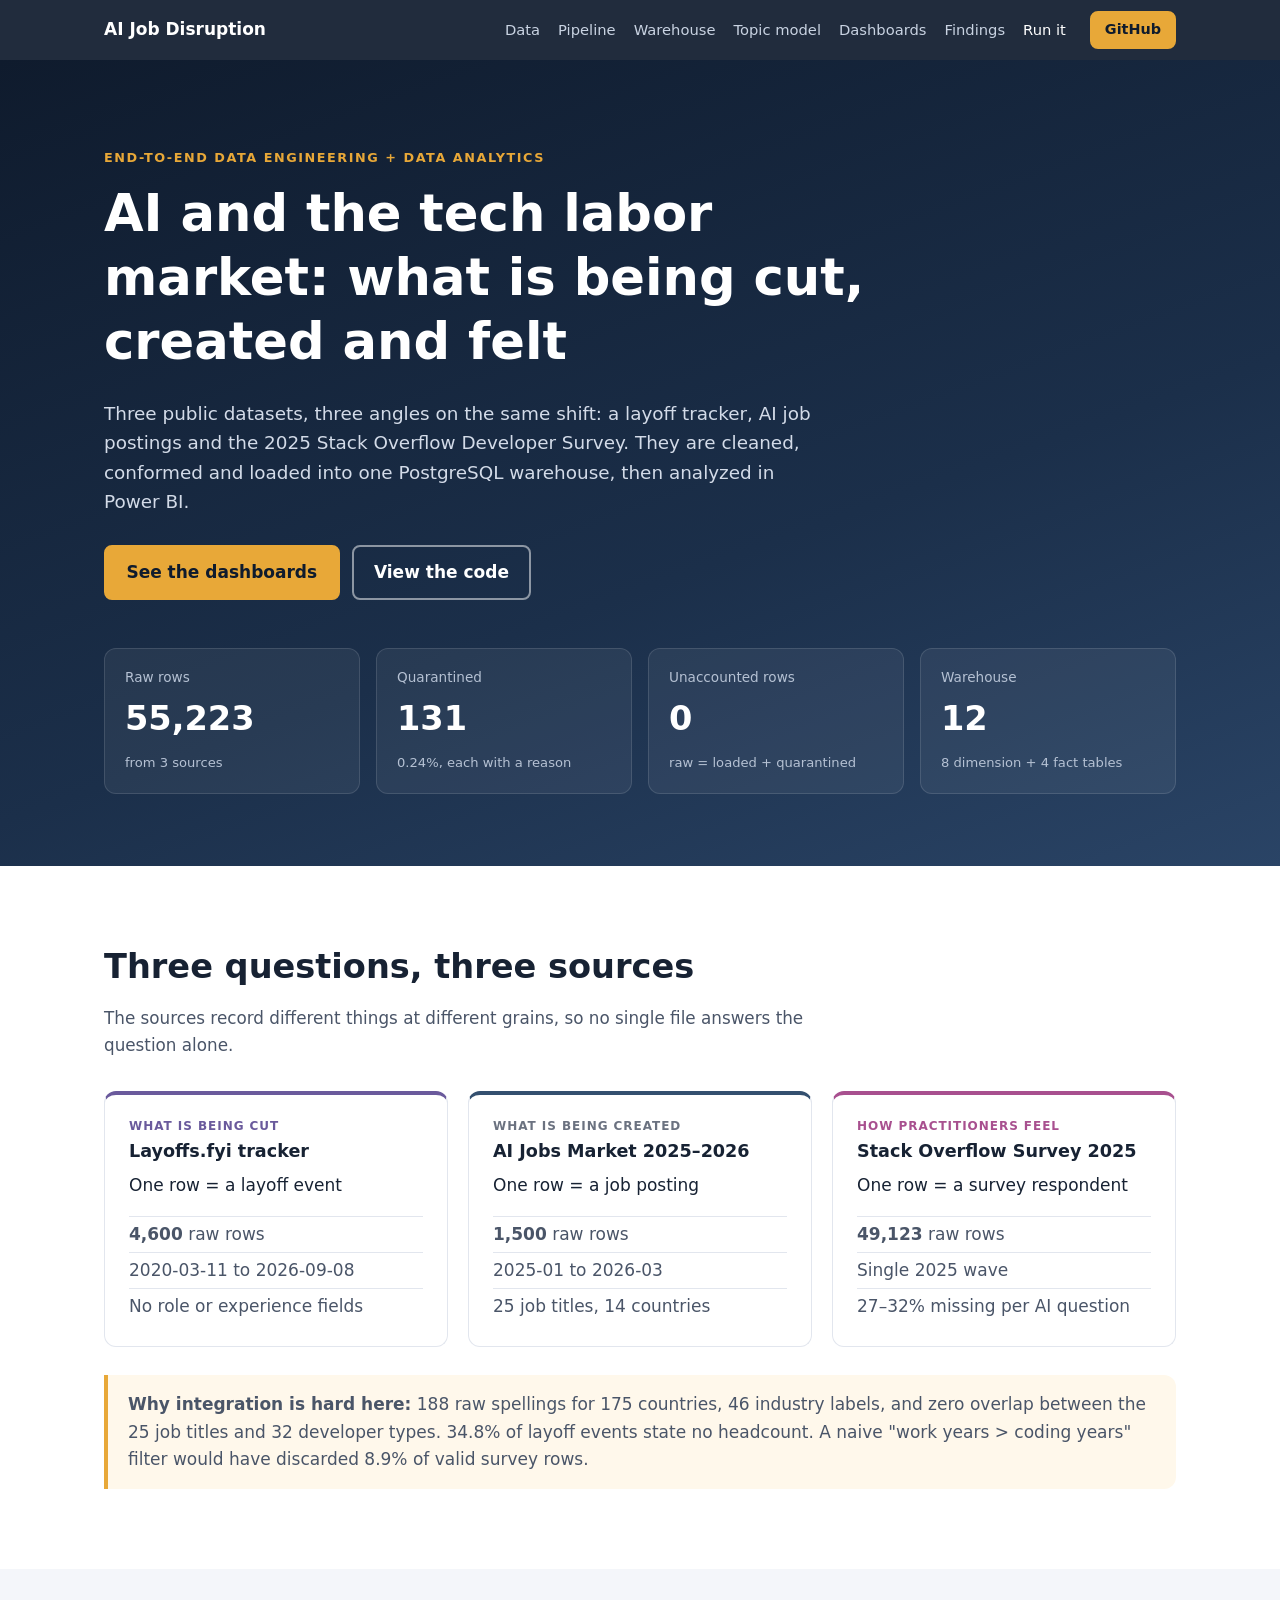
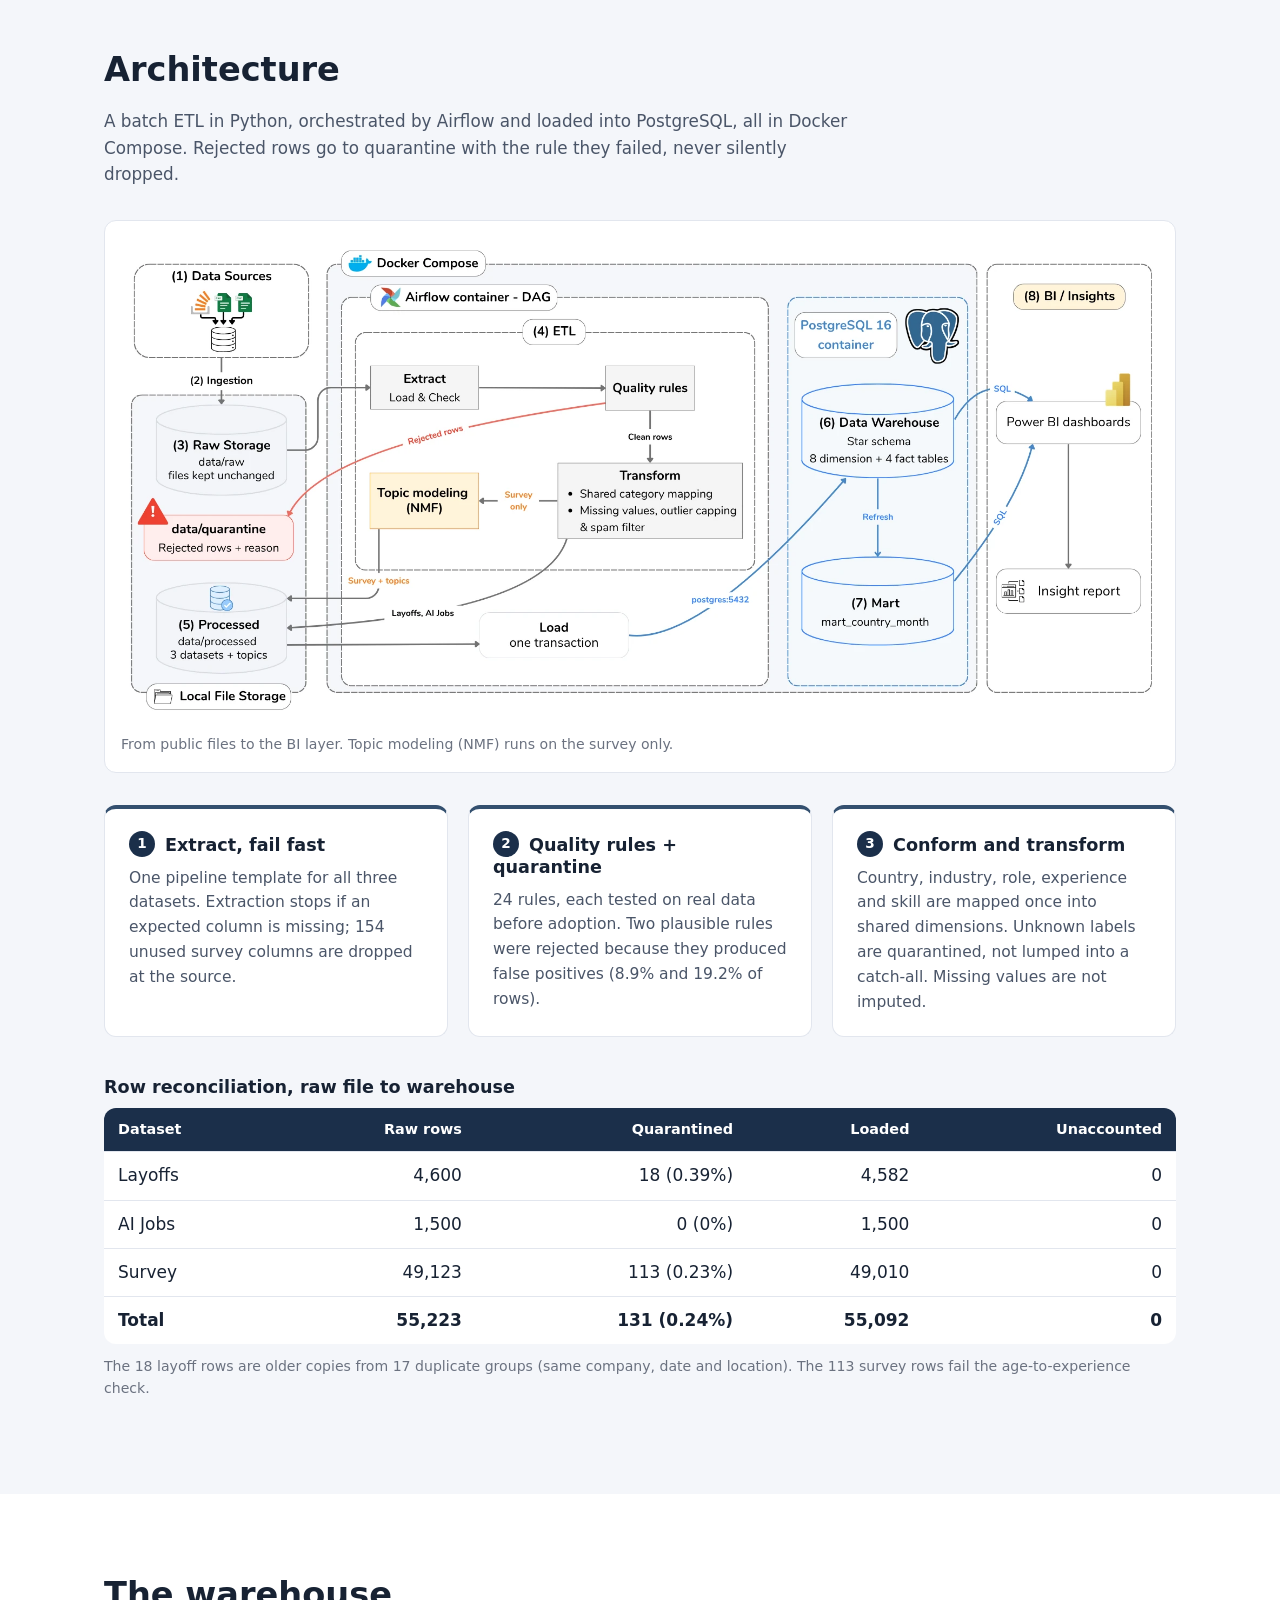
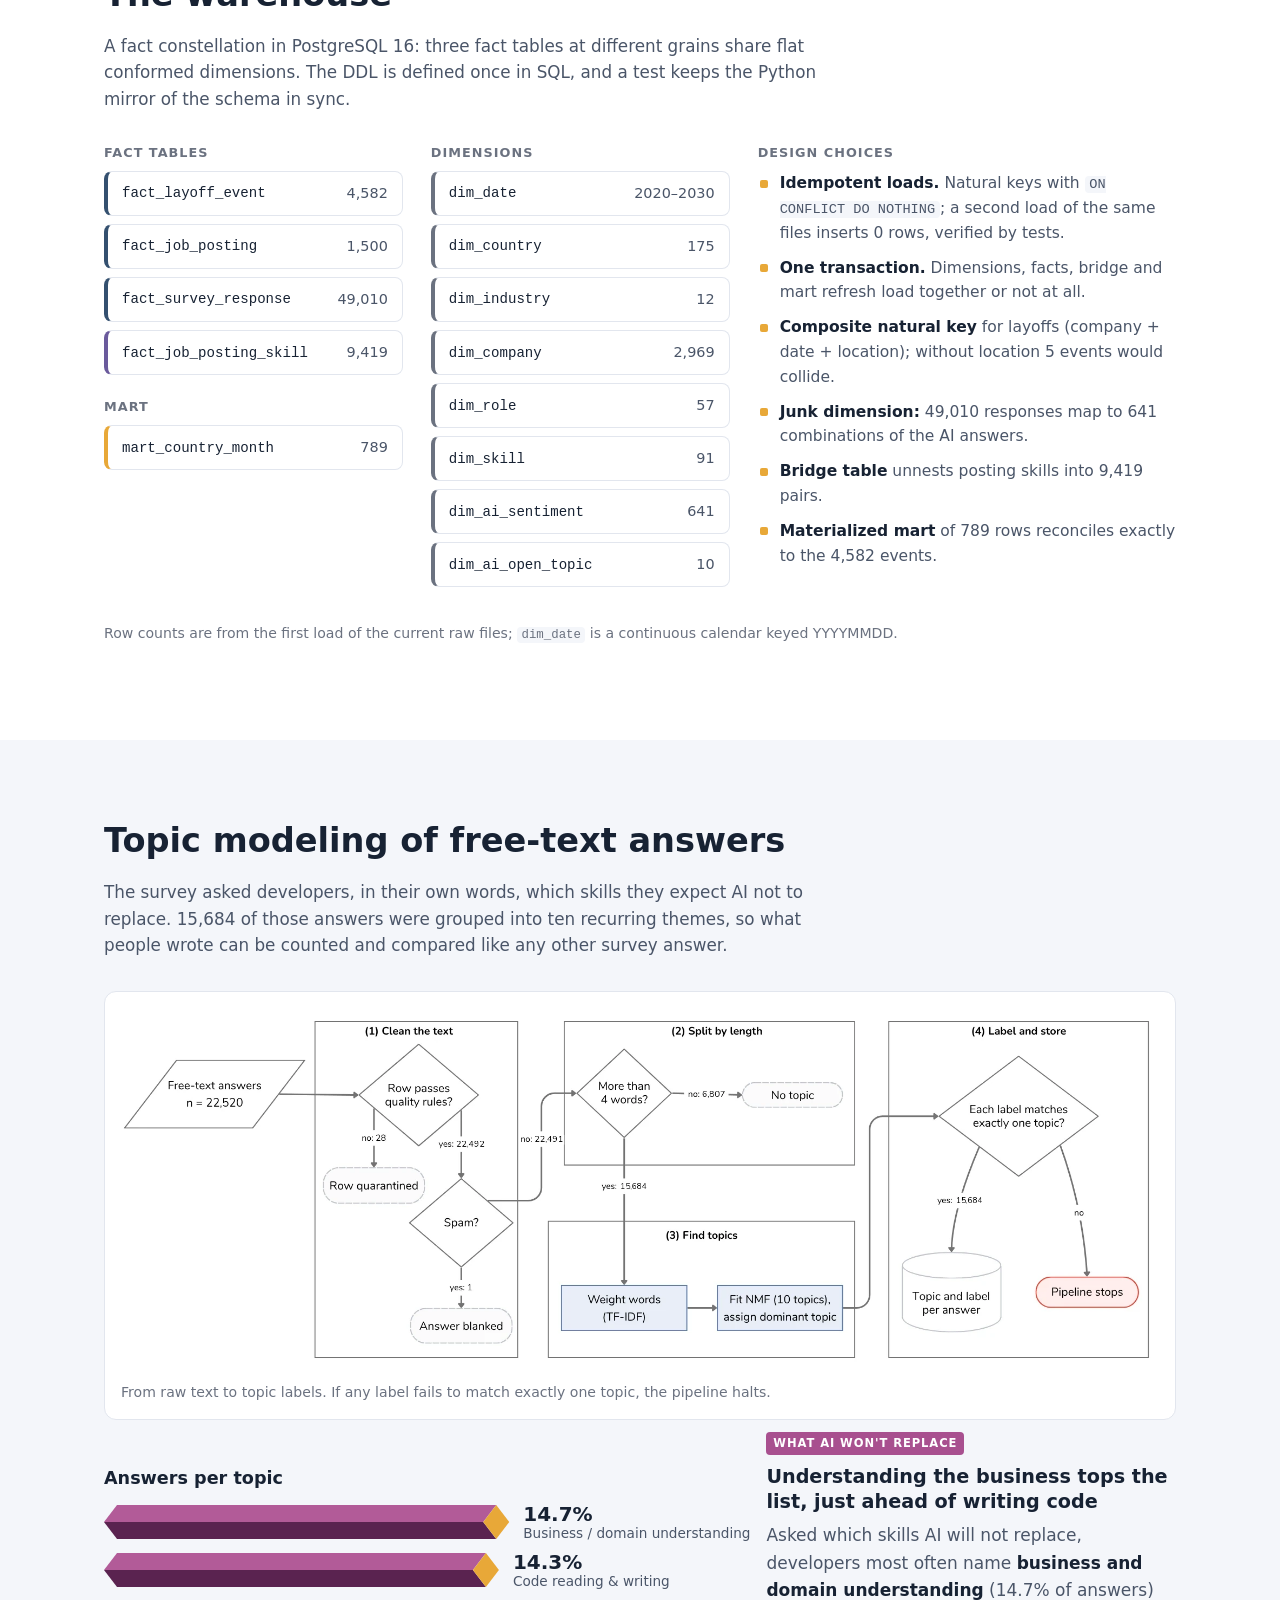
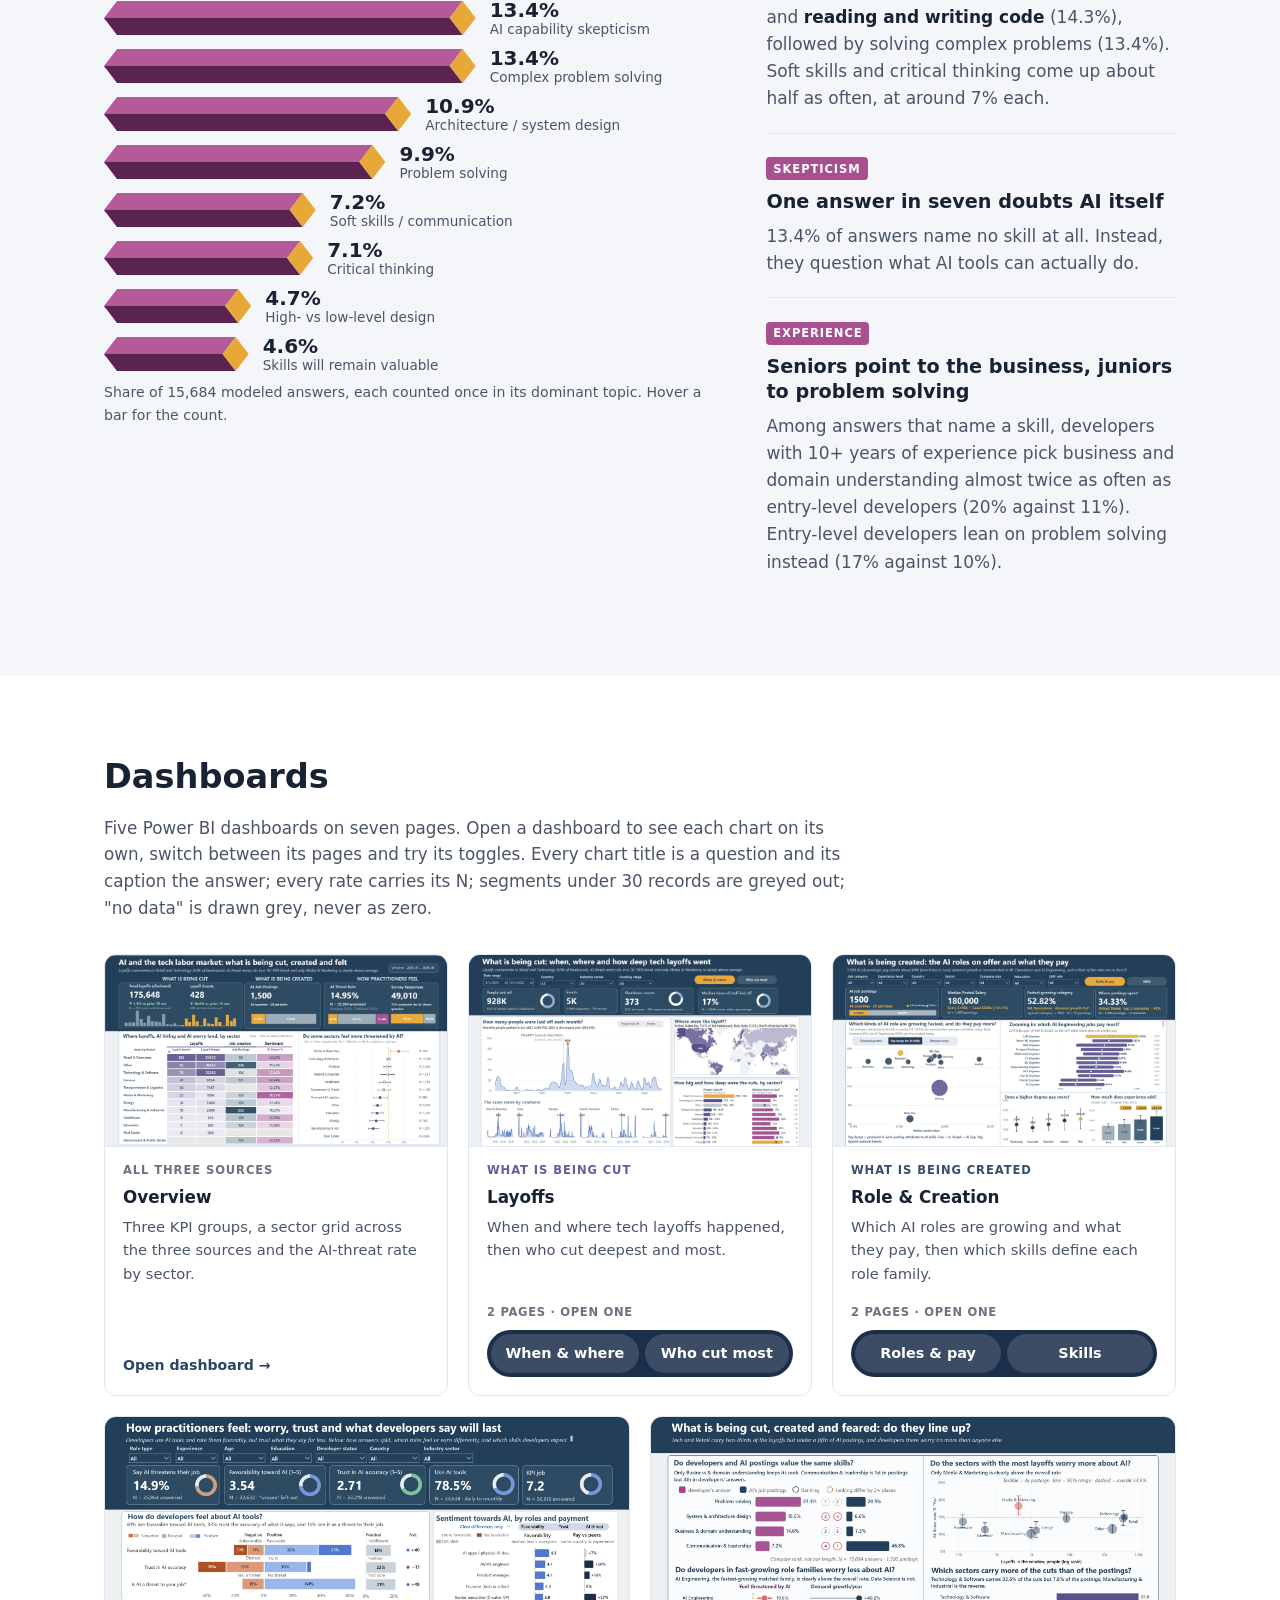
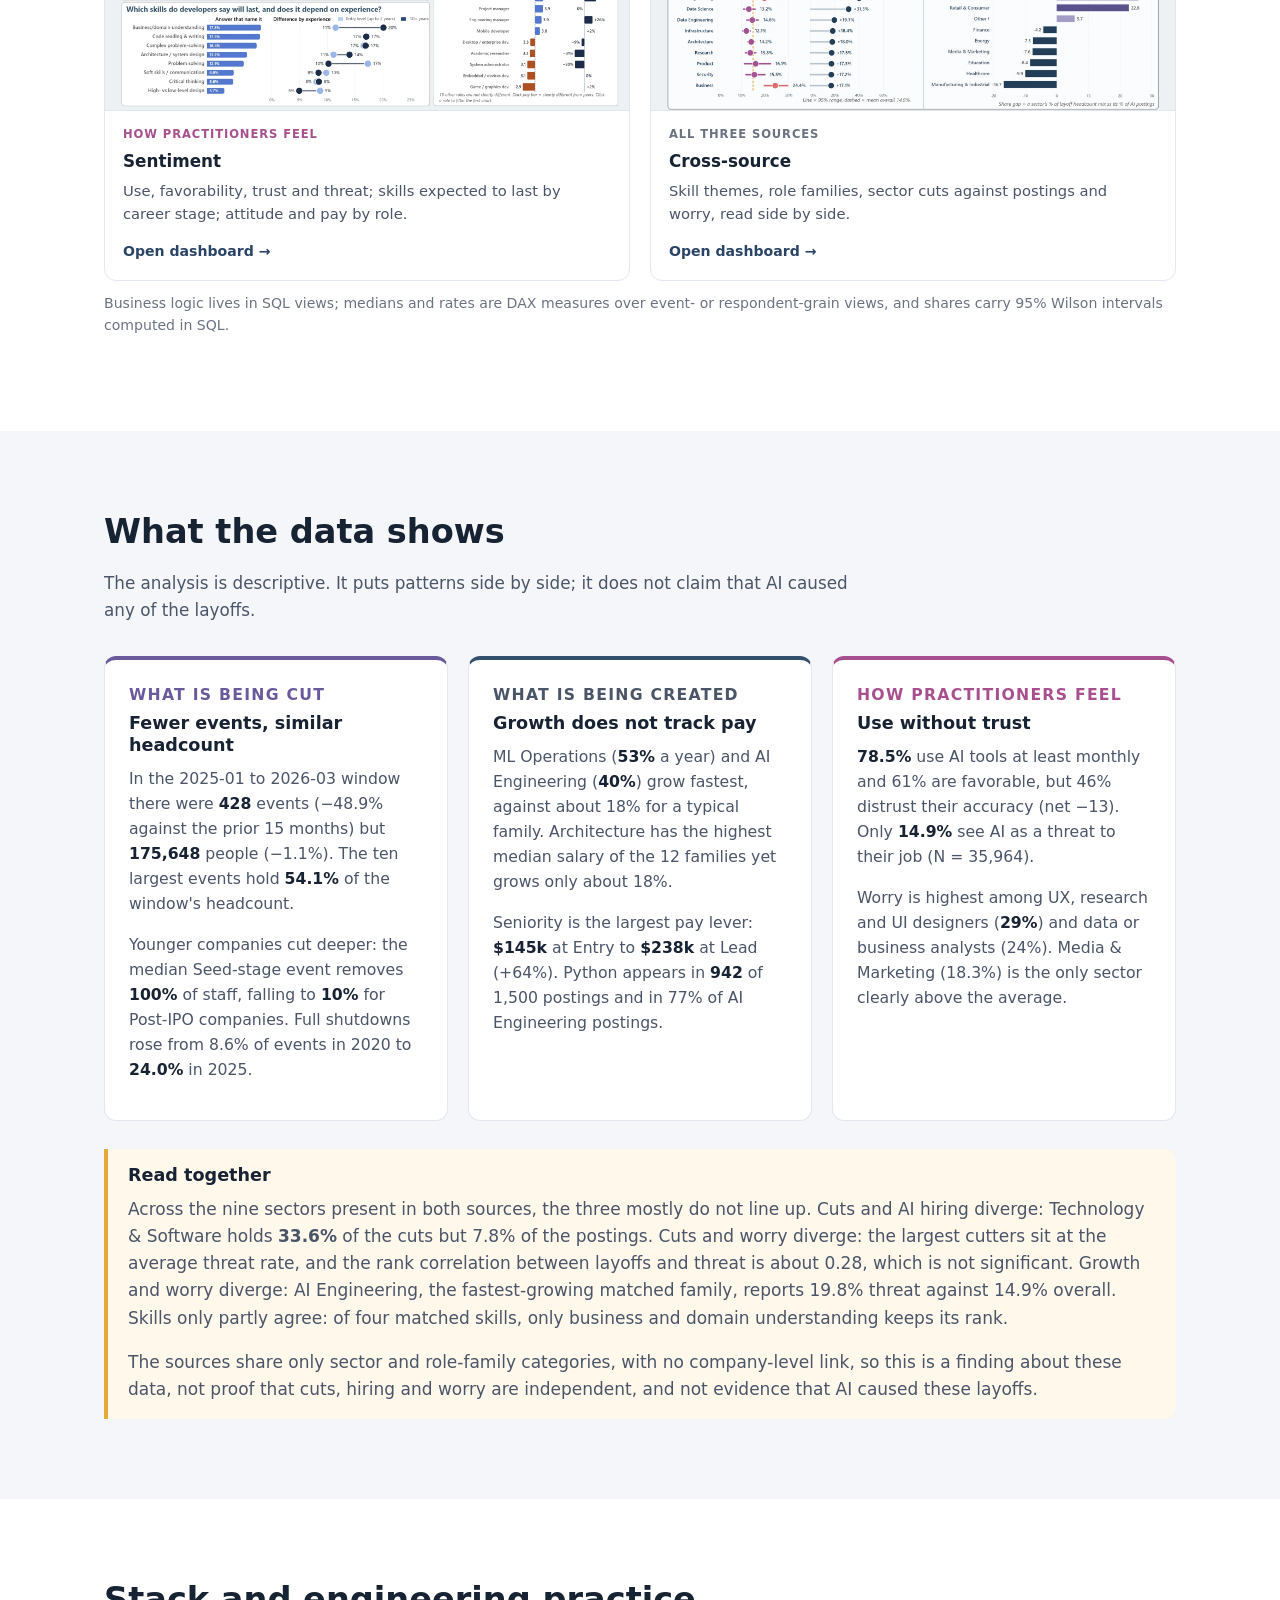
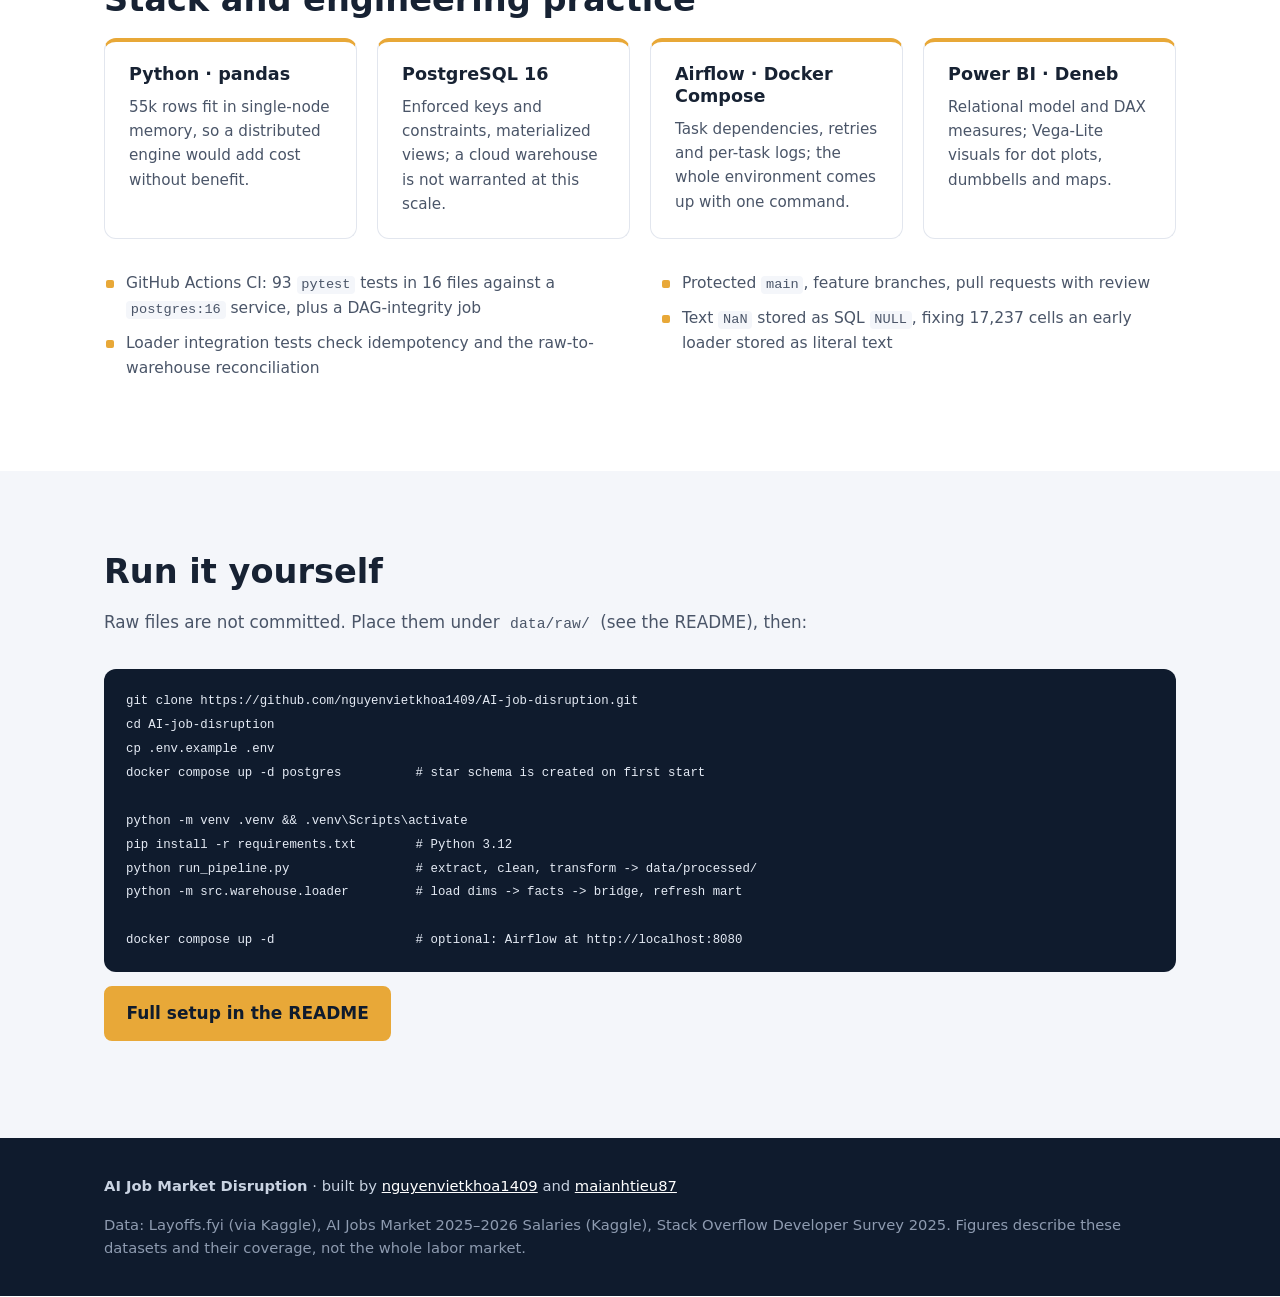
==== docs/index.html @ 387f999c "feat: add GitHub Pages site with five dashboard pages" ====
<!DOCTYPE html>
<html lang="en">
<head>
  <meta charset="utf-8">
  <meta name="viewport" content="width=device-width, initial-scale=1">
  <title>AI Job Market Disruption: an end-to-end data engineering &amp; analytics project</title>
  <meta name="description" content="Three public datasets (layoffs, AI job postings, the Stack Overflow 2025 survey) integrated into a PostgreSQL star schema with Python ETL, Airflow, Docker, CI and Power BI.">
  <meta property="og:title" content="AI Job Market Disruption: what is being cut, created and felt">
  <meta property="og:description" content="End-to-end Data Engineering + Data Analytics project: Python ETL, data quality with quarantine, PostgreSQL star schema, NMF topic modeling, Airflow, Power BI.">
  <meta property="og:image" content="https://nguyenvietkhoa1409.github.io/AI-job-disruption/assets/img/og-image.jpg">
  <meta property="og:url" content="https://nguyenvietkhoa1409.github.io/AI-job-disruption/">
  <meta property="og:type" content="website">
  <meta name="twitter:card" content="summary_large_image">
  <link rel="stylesheet" href="assets/css/style.css">
  <link rel="stylesheet" href="assets/css/dashboard.css">
</head>
<body>

<header class="topbar">
  <div class="wrap topbar__inner">
    <a class="brand" href="#top">AI Job Disruption</a>
    <nav class="nav" aria-label="Sections">
      <a href="#sources">Data</a>
      <a href="#pipeline">Pipeline</a>
      <a href="#warehouse">Warehouse</a>
      <a href="#topics">Topic model</a>
      <a href="#dashboards">Dashboards</a>
      <a href="#findings">Findings</a>
      <a href="#run">Run it</a>
    </nav>
    <a class="btn btn--small" href="https://github.com/nguyenvietkhoa1409/AI-job-disruption">GitHub</a>
  </div>
</header>

<main id="top">

<!-- HERO -->
<section class="hero">
  <div class="wrap">
    <p class="eyebrow">End-to-end Data Engineering + Data Analytics</p>
    <h1>AI and the tech labor market: what is being cut, created and felt</h1>
    <p class="lede">Three public datasets, three angles on the same shift: a layoff tracker, AI job postings and the 2025 Stack Overflow Developer Survey. They are cleaned, conformed and loaded into one PostgreSQL warehouse, then analyzed in Power BI.</p>
    <div class="hero__actions">
      <a class="btn" href="#dashboards">See the dashboards</a>
      <a class="btn btn--ghost" href="https://github.com/nguyenvietkhoa1409/AI-job-disruption">View the code</a>
    </div>
    <dl class="kpis">
      <div class="kpi"><dt>Raw rows</dt><dd>55,223</dd><span>from 3 sources</span></div>
      <div class="kpi"><dt>Quarantined</dt><dd>131</dd><span>0.24%, each with a reason</span></div>
      <div class="kpi"><dt>Unaccounted rows</dt><dd>0</dd><span>raw = loaded + quarantined</span></div>
      <div class="kpi"><dt>Warehouse</dt><dd>12</dd><span>8 dimension + 4 fact tables</span></div>
    </dl>
  </div>
</section>

<!-- SOURCES -->
<section id="sources" class="section">
  <div class="wrap">
    <h2>Three questions, three sources</h2>
    <p class="section__intro">The sources record different things at different grains, so no single file answers the question alone.</p>
    <div class="cards cards--3">
      <article class="card card--cut">
        <p class="card__tag">What is being cut</p>
        <h3>Layoffs.fyi tracker</h3>
        <p>One row = a layoff event</p>
        <ul class="facts">
          <li><b>4,600</b> raw rows</li>
          <li>2020-03-11 to 2026-09-08</li>
          <li>No role or experience fields</li>
        </ul>
      </article>
      <article class="card card--create">
        <p class="card__tag">What is being created</p>
        <h3>AI Jobs Market 2025–2026</h3>
        <p>One row = a job posting</p>
        <ul class="facts">
          <li><b>1,500</b> raw rows</li>
          <li>2025-01 to 2026-03</li>
          <li>25 job titles, 14 countries</li>
        </ul>
      </article>
      <article class="card card--feel">
        <p class="card__tag">How practitioners feel</p>
        <h3>Stack Overflow Survey 2025</h3>
        <p>One row = a survey respondent</p>
        <ul class="facts">
          <li><b>49,123</b> raw rows</li>
          <li>Single 2025 wave</li>
          <li>27–32% missing per AI question</li>
        </ul>
      </article>
    </div>
    <div class="callout">
      <b>Why integration is hard here:</b> 188 raw spellings for 175 countries, 46 industry labels, and zero overlap between the 25 job titles and 32 developer types. 34.8% of layoff events state no headcount. A naive "work years &gt; coding years" filter would have discarded 8.9% of valid survey rows.
    </div>
  </div>
</section>

<!-- PIPELINE -->
<section id="pipeline" class="section section--alt">
  <div class="wrap">
    <h2>Architecture</h2>
    <p class="section__intro">A batch ETL in Python, orchestrated by Airflow and loaded into PostgreSQL, all in Docker Compose. Rejected rows go to quarantine with the rule they failed, never silently dropped.</p>
    <figure class="figure zoomable">
      <img src="assets/img/architecture.webp" width="1920" height="899" loading="lazy"
           alt="Architecture: data sources are ingested to raw storage, an Airflow DAG runs extract, quality rules, transform and NMF topic modeling, rejected rows go to data/quarantine, processed files are loaded in one transaction into a PostgreSQL star schema and mart, which Power BI reads.">
      <figcaption>From public files to the BI layer. Topic modeling (NMF) runs on the survey only.</figcaption>
    </figure>

    <div class="cards cards--3 steps">
      <article class="card">
        <h3><span class="num">1</span>Extract, fail fast</h3>
        <p>One pipeline template for all three datasets. Extraction stops if an expected column is missing; 154 unused survey columns are dropped at the source.</p>
      </article>
      <article class="card">
        <h3><span class="num">2</span>Quality rules + quarantine</h3>
        <p>24 rules, each tested on real data before adoption. Two plausible rules were rejected because they produced false positives (8.9% and 19.2% of rows).</p>
      </article>
      <article class="card">
        <h3><span class="num">3</span>Conform and transform</h3>
        <p>Country, industry, role, experience and skill are mapped once into shared dimensions. Unknown labels are quarantined, not lumped into a catch-all. Missing values are not imputed.</p>
      </article>
    </div>

    <h3 class="subhead">Row reconciliation, raw file to warehouse</h3>
    <div class="table-wrap">
      <table>
        <thead><tr><th>Dataset</th><th class="r">Raw rows</th><th class="r">Quarantined</th><th class="r">Loaded</th><th class="r">Unaccounted</th></tr></thead>
        <tbody>
          <tr><td>Layoffs</td><td class="r">4,600</td><td class="r">18 (0.39%)</td><td class="r">4,582</td><td class="r">0</td></tr>
          <tr><td>AI Jobs</td><td class="r">1,500</td><td class="r">0 (0%)</td><td class="r">1,500</td><td class="r">0</td></tr>
          <tr><td>Survey</td><td class="r">49,123</td><td class="r">113 (0.23%)</td><td class="r">49,010</td><td class="r">0</td></tr>
          <tr class="total"><td>Total</td><td class="r">55,223</td><td class="r">131 (0.24%)</td><td class="r">55,092</td><td class="r">0</td></tr>
        </tbody>
      </table>
    </div>
    <p class="note">The 18 layoff rows are older copies from 17 duplicate groups (same company, date and location). The 113 survey rows fail the age-to-experience check.</p>
  </div>
</section>

<!-- WAREHOUSE -->
<section id="warehouse" class="section">
  <div class="wrap">
    <h2>The warehouse</h2>
    <p class="section__intro">A fact constellation in PostgreSQL 16: three fact tables at different grains share flat conformed dimensions. The DDL is defined once in SQL, and a test keeps the Python mirror of the schema in sync.</p>

    <div class="schema">
      <div class="schema__col">
        <h3 class="schema__title">Fact tables</h3>
        <ul class="tbls">
          <li class="tbl tbl--fact"><code>fact_layoff_event</code><span>4,582</span></li>
          <li class="tbl tbl--fact"><code>fact_job_posting</code><span>1,500</span></li>
          <li class="tbl tbl--fact"><code>fact_survey_response</code><span>49,010</span></li>
          <li class="tbl tbl--bridge"><code>fact_job_posting_skill</code><span>9,419</span></li>
        </ul>
        <h3 class="schema__title">Mart</h3>
        <ul class="tbls">
          <li class="tbl tbl--mart"><code>mart_country_month</code><span>789</span></li>
        </ul>
      </div>
      <div class="schema__col">
        <h3 class="schema__title">Dimensions</h3>
        <ul class="tbls">
          <li class="tbl"><code>dim_date</code><span>2020–2030</span></li>
          <li class="tbl"><code>dim_country</code><span>175</span></li>
          <li class="tbl"><code>dim_industry</code><span>12</span></li>
          <li class="tbl"><code>dim_company</code><span>2,969</span></li>
          <li class="tbl"><code>dim_role</code><span>57</span></li>
          <li class="tbl"><code>dim_skill</code><span>91</span></li>
          <li class="tbl"><code>dim_ai_sentiment</code><span>641</span></li>
          <li class="tbl"><code>dim_ai_open_topic</code><span>10</span></li>
        </ul>
      </div>
      <div class="schema__col schema__notes">
        <h3 class="schema__title">Design choices</h3>
        <ul class="ticks">
          <li><b>Idempotent loads.</b> Natural keys with <code>ON CONFLICT DO NOTHING</code>; a second load of the same files inserts 0 rows, verified by tests.</li>
          <li><b>One transaction.</b> Dimensions, facts, bridge and mart refresh load together or not at all.</li>
          <li><b>Composite natural key</b> for layoffs (company + date + location); without location 5 events would collide.</li>
          <li><b>Junk dimension:</b> 49,010 responses map to 641 combinations of the AI answers.</li>
          <li><b>Bridge table</b> unnests posting skills into 9,419 pairs.</li>
          <li><b>Materialized mart</b> of 789 rows reconciles exactly to the 4,582 events.</li>
        </ul>
      </div>
    </div>
    <p class="note">Row counts are from the first load of the current raw files; <code>dim_date</code> is a continuous calendar keyed YYYYMMDD.</p>
  </div>
</section>

<!-- TOPICS -->
<section id="topics" class="section section--alt">
  <div class="wrap">
    <h2>Topic modeling of free-text answers</h2>
    <p class="section__intro">The survey asked developers, in their own words, which skills they expect AI not to replace. 15,684 of those answers were grouped into ten recurring themes, so what people wrote can be counted and compared like any other survey answer.</p>
    <figure class="figure zoomable">
      <img src="assets/img/topic-workflow.webp" width="1920" height="670" loading="lazy"
           alt="Topic workflow: 22,520 free-text answers; 28 rows quarantined and 1 spam answer blanked; 6,807 answers of four words or fewer get no topic; 15,684 are weighted with TF-IDF and fit with NMF into 10 topics; if each label matches exactly one topic the labels are stored, otherwise the pipeline stops.">
      <figcaption>From raw text to topic labels. If any label fails to match exactly one topic, the pipeline halts.</figcaption>
    </figure>

    <div class="split">
      <div>
        <h3 class="subhead">Answers per topic</h3>
        <table data-prism data-color="feel" data-of="of answers" data-count-label="answers">
          <caption>Answers per topic, share of 15,684 modeled answers</caption>
          <thead><tr><th>Topic</th><th>Share</th><th>Answers</th></tr></thead>
          <tbody>
            <tr><td>Business / domain understanding</td><td data-value="14.7">14.7%</td><td>2,301</td></tr>
            <tr><td>Code reading &amp; writing</td><td data-value="14.3">14.3%</td><td>2,237</td></tr>
            <tr><td>AI capability skepticism</td><td data-value="13.4">13.4%</td><td>2,098</td></tr>
            <tr><td>Complex problem solving</td><td data-value="13.4">13.4%</td><td>2,097</td></tr>
            <tr><td>Architecture / system design</td><td data-value="10.9">10.9%</td><td>1,705</td></tr>
            <tr><td>Problem solving</td><td data-value="9.9">9.9%</td><td>1,557</td></tr>
            <tr><td>Soft skills / communication</td><td data-value="7.2">7.2%</td><td>1,135</td></tr>
            <tr><td>Critical thinking</td><td data-value="7.1">7.1%</td><td>1,112</td></tr>
            <tr><td>High- vs low-level design</td><td data-value="4.7">4.7%</td><td>733</td></tr>
            <tr><td>Skills will remain valuable</td><td data-value="4.6">4.6%</td><td>723</td></tr>
          </tbody>
        </table>
        <p class="note">Share of 15,684 modeled answers, each counted once in its dominant topic. Hover a bar for the count.</p>
      </div>
      <div>
        <div class="story">
          <p class="story__kicker">What AI won't replace</p>
          <h3>Understanding the business tops the list, just ahead of writing code</h3>
          <p>Asked which skills AI will not replace, developers most often name <b>business and domain understanding</b> (14.7% of answers) and <b>reading and writing code</b> (14.3%), followed by solving complex problems (13.4%). Soft skills and critical thinking come up about half as often, at around 7% each.</p>
        </div>
        <div class="story">
          <p class="story__kicker">Skepticism</p>
          <h3>One answer in seven doubts AI itself</h3>
          <p>13.4% of answers name no skill at all. Instead, they question what AI tools can actually do.</p>
        </div>
        <div class="story">
          <p class="story__kicker">Experience</p>
          <h3>Seniors point to the business, juniors to problem solving</h3>
          <p>Among answers that name a skill, developers with 10+ years of experience pick business and domain understanding almost twice as often as entry-level developers (20% against 11%). Entry-level developers lean on problem solving instead (17% against 10%).</p>
        </div>
      </div>
    </div>
  </div>
</section>

<!-- DASHBOARDS -->
<section id="dashboards" class="section">
  <div class="wrap">
    <h2>Dashboards</h2>
    <p class="section__intro">Five Power BI dashboards on seven pages. Open a dashboard to see each chart on its own, switch between its pages and try its toggles. Every chart title is a question and its caption the answer; every rate carries its N; segments under 30 records are greyed out; "no data" is drawn grey, never as zero.</p>

    <div class="dash-cards">
      <a class="dash-card" href="dashboards/overview/"><img src="assets/img/dash-overview.webp" width="1920" height="1080" loading="lazy" alt="Overview dashboard"><span class="dash-card__body"><span class="dash-card__tag">All three sources</span><span class="dash-card__title">Overview</span><span class="dash-card__desc">Three KPI groups, a sector grid across the three sources and the AI-threat rate by sector.</span><span class="dash-card__cta">Open dashboard →</span></span></a>
      <div class="dash-card dash-card--multi"><a class="dash-card__media" href="dashboards/layoffs/" tabindex="-1" aria-hidden="true"><img src="assets/img/dash-when-where.webp" width="1920" height="1080" loading="lazy" alt=""></a><div class="dash-card__body"><span class="dash-card__tag dash-card__tag--cut">What is being cut</span><span class="dash-card__title"><a href="dashboards/layoffs/">Layoffs</a></span><span class="dash-card__desc">When and where tech layoffs happened, then who cut deepest and most.</span><div class="dash-card__pagenav"><span class="dash-card__pagenav-label">2 pages · open one</span><div class="page-btns"><a class="page-btn" href="dashboards/layoffs/#when-where">When &amp; where</a><a class="page-btn" href="dashboards/layoffs/#who-cut-most">Who cut most</a></div></div></div></div>
      <div class="dash-card dash-card--multi"><a class="dash-card__media" href="dashboards/ai-jobs/" tabindex="-1" aria-hidden="true"><img src="assets/img/dash-roles-pay.webp" width="1920" height="1080" loading="lazy" alt=""></a><div class="dash-card__body"><span class="dash-card__tag dash-card__tag--create">What is being created</span><span class="dash-card__title"><a href="dashboards/ai-jobs/">Role &amp; Creation</a></span><span class="dash-card__desc">Which AI roles are growing and what they pay, then which skills define each role family.</span><div class="dash-card__pagenav"><span class="dash-card__pagenav-label">2 pages · open one</span><div class="page-btns"><a class="page-btn" href="dashboards/ai-jobs/#roles-pay">Roles &amp; pay</a><a class="page-btn" href="dashboards/ai-jobs/#skills">Skills</a></div></div></div></div>
      <a class="dash-card" href="dashboards/sentiment/"><img src="assets/img/dash-sentiment.webp" width="1920" height="1080" loading="lazy" alt="Sentiment dashboard"><span class="dash-card__body"><span class="dash-card__tag dash-card__tag--feel">How practitioners feel</span><span class="dash-card__title">Sentiment</span><span class="dash-card__desc">Use, favorability, trust and threat; skills expected to last by career stage; attitude and pay by role.</span><span class="dash-card__cta">Open dashboard →</span></span></a>
      <a class="dash-card" href="dashboards/cross-source/"><img src="assets/img/dash-cross-source.webp" width="1920" height="1080" loading="lazy" alt="Cross-source dashboard"><span class="dash-card__body"><span class="dash-card__tag">All three sources</span><span class="dash-card__title">Cross-source</span><span class="dash-card__desc">Skill themes, role families, sector cuts against postings and worry, read side by side.</span><span class="dash-card__cta">Open dashboard →</span></span></a>
    </div>
    <p class="note">Business logic lives in SQL views; medians and rates are DAX measures over event- or respondent-grain views, and shares carry 95% Wilson intervals computed in SQL.</p>
  </div>
</section>

<!-- FINDINGS -->
<section id="findings" class="section section--alt">
  <div class="wrap">
    <h2>What the data shows</h2>
    <p class="section__intro">The analysis is descriptive. It puts patterns side by side; it does not claim that AI caused any of the layoffs.</p>

    <div class="cards cards--3 findings">
      <article class="card card--cut">
        <p class="card__tag">What is being cut</p>
        <h3>Fewer events, similar headcount</h3>
        <p>In the 2025-01 to 2026-03 window there were <b>428</b> events (−48.9% against the prior 15 months) but <b>175,648</b> people (−1.1%). The ten largest events hold <b>54.1%</b> of the window's headcount.</p>
        <p>Younger companies cut deeper: the median Seed-stage event removes <b>100%</b> of staff, falling to <b>10%</b> for Post-IPO companies. Full shutdowns rose from 8.6% of events in 2020 to <b>24.0%</b> in 2025.</p>
      </article>
      <article class="card card--create">
        <p class="card__tag">What is being created</p>
        <h3>Growth does not track pay</h3>
        <p>ML Operations (<b>53%</b> a year) and AI Engineering (<b>40%</b>) grow fastest, against about 18% for a typical family. Architecture has the highest median salary of the 12 families yet grows only about 18%.</p>
        <p>Seniority is the largest pay lever: <b>$145k</b> at Entry to <b>$238k</b> at Lead (+64%). Python appears in <b>942</b> of 1,500 postings and in 77% of AI Engineering postings.</p>
      </article>
      <article class="card card--feel">
        <p class="card__tag">How practitioners feel</p>
        <h3>Use without trust</h3>
        <p><b>78.5%</b> use AI tools at least monthly and 61% are favorable, but 46% distrust their accuracy (net −13). Only <b>14.9%</b> see AI as a threat to their job (N = 35,964).</p>
        <p>Worry is highest among UX, research and UI designers (<b>29%</b>) and data or business analysts (24%). Media &amp; Marketing (18.3%) is the only sector clearly above the average.</p>
      </article>
    </div>

    <div class="callout callout--wide">
      <h3>Read together</h3>
      <p>Across the nine sectors present in both sources, the three mostly do not line up. Cuts and AI hiring diverge: Technology &amp; Software holds <b>33.6%</b> of the cuts but 7.8% of the postings. Cuts and worry diverge: the largest cutters sit at the average threat rate, and the rank correlation between layoffs and threat is about 0.28, which is not significant. Growth and worry diverge: AI Engineering, the fastest-growing matched family, reports 19.8% threat against 14.9% overall. Skills only partly agree: of four matched skills, only business and domain understanding keeps its rank.</p>
      <p>The sources share only sector and role-family categories, with no company-level link, so this is a finding about these data, not proof that cuts, hiring and worry are independent, and not evidence that AI caused these layoffs.</p>
    </div>
  </div>
</section>

<!-- STACK -->
<section id="stack" class="section">
  <div class="wrap">
    <h2>Stack and engineering practice</h2>
    <div class="cards cards--4">
      <article class="card card--mini"><h3>Python · pandas</h3><p>55k rows fit in single-node memory, so a distributed engine would add cost without benefit.</p></article>
      <article class="card card--mini"><h3>PostgreSQL 16</h3><p>Enforced keys and constraints, materialized views; a cloud warehouse is not warranted at this scale.</p></article>
      <article class="card card--mini"><h3>Airflow · Docker Compose</h3><p>Task dependencies, retries and per-task logs; the whole environment comes up with one command.</p></article>
      <article class="card card--mini"><h3>Power BI · Deneb</h3><p>Relational model and DAX measures; Vega-Lite visuals for dot plots, dumbbells and maps.</p></article>
    </div>
    <ul class="ticks ticks--cols">
      <li>GitHub Actions CI: 93 <code>pytest</code> tests in 16 files against a <code>postgres:16</code> service, plus a DAG-integrity job</li>
      <li>Loader integration tests check idempotency and the raw-to-warehouse reconciliation</li>
      <li>Protected <code>main</code>, feature branches, pull requests with review</li>
      <li>Text <code>NaN</code> stored as SQL <code>NULL</code>, fixing 17,237 cells an early loader stored as literal text</li>
    </ul>
  </div>
</section>

<!-- RUN -->
<section id="run" class="section section--alt">
  <div class="wrap">
    <h2>Run it yourself</h2>
    <p class="section__intro">Raw files are not committed. Place them under <code>data/raw/</code> (see the README), then:</p>
<pre class="code"><code>git clone https://github.com/nguyenvietkhoa1409/AI-job-disruption.git
cd AI-job-disruption
cp .env.example .env
docker compose up -d postgres          # star schema is created on first start

python -m venv .venv &amp;&amp; .venv\Scripts\activate
pip install -r requirements.txt        # Python 3.12
python run_pipeline.py                 # extract, clean, transform -&gt; data/processed/
python -m src.warehouse.loader         # load dims -&gt; facts -&gt; bridge, refresh mart

docker compose up -d                   # optional: Airflow at http://localhost:8080</code></pre>
    <p><a class="btn" href="https://github.com/nguyenvietkhoa1409/AI-job-disruption#readme">Full setup in the README</a></p>
  </div>
</section>

</main>

<footer class="footer">
  <div class="wrap footer__inner">
    <p><b>AI Job Market Disruption</b> · built by
      <a href="https://github.com/nguyenvietkhoa1409">nguyenvietkhoa1409</a> and
      <a href="https://github.com/maianhtieu87">maianhtieu87</a></p>
    <p class="muted">Data: Layoffs.fyi (via Kaggle), AI Jobs Market 2025–2026 Salaries (Kaggle), Stack Overflow Developer Survey 2025. Figures describe these datasets and their coverage, not the whole labor market.</p>
  </div>
</footer>

<div class="lightbox" id="lightbox" hidden>
  <button class="lightbox__close" aria-label="Close">×</button>
  <img alt="">
</div>

<script src="assets/js/prism-bars.js"></script>
<script src="assets/js/reveal.js"></script>
<script src="assets/js/main.js"></script>
</body>
</html>
---- docs/assets/css/style.css ----
/* Palette follows the Power BI report: navy = AI jobs, purple = layoffs, magenta = survey, amber = highlight */
:root {
  --navy-900: #0f1b2d;
  --navy-800: #1b2f4a;
  --navy-700: #2a4466;
  --navy: #34506f;
  --purple: #6a5a9c;
  --magenta: #a8508f;
  --amber: #e8a838;
  --coral: #e06c5c;

  --bg: #ffffff;
  --bg-alt: #f4f6fa;
  --ink: #172233;
  --ink-2: #4a5568;
  --ink-3: #6b7280;
  --line: #e2e6ee;
  --radius: 12px;
  --wrap: 1120px;
  --font: system-ui, -apple-system, "Segoe UI", Roboto, "Helvetica Neue", Arial, sans-serif;
  --mono: ui-monospace, SFMono-Regular, Consolas, "Liberation Mono", monospace;
}

* { box-sizing: border-box; }
html { scroll-behavior: smooth; scroll-padding-top: 72px; }
body { margin: 0; font-family: var(--font); color: var(--ink); background: var(--bg); line-height: 1.6; font-size: 17px; }
img { max-width: 100%; height: auto; display: block; }
a { color: var(--navy-700); }
code { font-family: var(--mono); font-size: .88em; background: var(--bg-alt); padding: .1em .35em; border-radius: 4px; }
h1, h2, h3 { line-height: 1.25; margin: 0 0 .5em; }
h2 { font-size: clamp(1.6rem, 3vw, 2.1rem); }
h3 { font-size: 1.1rem; }
p { margin: 0 0 1em; }
.wrap { max-width: var(--wrap); margin: 0 auto; padding: 0 24px; }
.muted { color: var(--ink-3); }
.note { color: var(--ink-3); font-size: .88rem; margin-top: .75em; }

/* Top bar */
.topbar { position: sticky; top: 0; z-index: 50; background: rgba(15, 27, 45, .92); backdrop-filter: blur(8px); }
.topbar__inner { display: flex; align-items: center; gap: 24px; height: 60px; }
.brand { color: #fff; font-weight: 700; text-decoration: none; white-space: nowrap; }
.nav { display: flex; gap: 18px; margin-left: auto; overflow-x: auto; }
.nav a { color: #c9d3e2; text-decoration: none; font-size: .92rem; white-space: nowrap; }
.nav a:hover, .nav a.is-active { color: #fff; }

/* Buttons */
.btn { display: inline-block; background: var(--amber); color: var(--navy-900); font-weight: 600; text-decoration: none;
  padding: .7em 1.2em; border-radius: 8px; border: 2px solid var(--amber); transition: transform .15s; }
.btn:hover { transform: translateY(-1px); }
.btn--ghost { background: transparent; color: #fff; border-color: rgba(255,255,255,.5); }
.btn--small { padding: .35em .9em; font-size: .9rem; }

/* Hero */
.hero { background: linear-gradient(160deg, var(--navy-900), var(--navy-800) 60%, var(--navy-700)); color: #fff; padding: 88px 0 72px; }
.eyebrow { text-transform: uppercase; letter-spacing: .12em; font-size: .8rem; color: var(--amber); font-weight: 600; }
.hero h1 { font-size: clamp(2rem, 4.6vw, 3.2rem); max-width: 22ch; }
.lede { font-size: 1.15rem; color: #d3dbe8; max-width: 62ch; }
.hero__actions { display: flex; gap: 12px; flex-wrap: wrap; margin: 28px 0 48px; }
.kpis { display: grid; grid-template-columns: repeat(4, 1fr); gap: 16px; margin: 0; }
.kpi { background: rgba(255,255,255,.06); border: 1px solid rgba(255,255,255,.12); border-radius: var(--radius); padding: 18px 20px; }
.kpi dt { font-size: .85rem; color: #b5c1d3; }
.kpi dd { margin: 4px 0 2px; font-size: 2.1rem; font-weight: 700; font-variant-numeric: tabular-nums; }
.kpi span { font-size: .82rem; color: #b5c1d3; }

/* Sections */
.section { padding: 80px 0; }
.section--alt { background: var(--bg-alt); }
.section__intro { color: var(--ink-2); max-width: 70ch; font-size: 1.05rem; margin-bottom: 32px; }
.subhead { margin-top: 40px; }

/* Cards */
.cards { display: grid; gap: 20px; }
.cards--3 { grid-template-columns: repeat(3, 1fr); }
.cards--4 { grid-template-columns: repeat(4, 1fr); }
.card { background: var(--bg); border: 1px solid var(--line); border-radius: var(--radius); padding: 22px 24px; border-top: 4px solid var(--navy); }
.section--alt .card { background: #fff; }
.card--cut { border-top-color: var(--purple); }
.card--create { border-top-color: var(--navy); }
.card--feel { border-top-color: var(--magenta); }
.card--mini { border-top-color: var(--amber); }
.card--mini p { color: var(--ink-2); font-size: .95rem; margin: 0; }
.card__tag { text-transform: uppercase; letter-spacing: .08em; font-size: .75rem; font-weight: 700; color: var(--ink-3); margin-bottom: .4em; }
.card--cut .card__tag { color: var(--purple); }
.card--feel .card__tag { color: var(--magenta); }
.facts { list-style: none; padding: 0; margin: 0; color: var(--ink-2); }
.facts li { padding: 4px 0; border-top: 1px solid var(--line); }
.findings p { font-size: .98rem; color: var(--ink-2); }
.findings b { color: var(--ink); }
.steps { margin-top: 32px; }
.steps p { color: var(--ink-2); font-size: .97rem; margin: 0; }
.num { display: inline-grid; place-items: center; width: 26px; height: 26px; border-radius: 50%; background: var(--navy-800);
  color: #fff; font-size: .85rem; margin-right: 10px; vertical-align: 2px; }

.callout { margin-top: 28px; background: #fff8eb; border-left: 4px solid var(--amber); padding: 16px 20px; border-radius: 0 var(--radius) var(--radius) 0; color: var(--ink-2); }
.callout--wide h3 { color: var(--ink); }
.callout p:last-child { margin: 0; }

/* Figures */
.figure { margin: 0; background: #fff; border: 1px solid var(--line); border-radius: var(--radius); padding: 16px; }
.figure figcaption { color: var(--ink-3); font-size: .88rem; margin-top: 10px; }
.figure--dash { padding: 8px; }
.zoomable img { cursor: zoom-in; }

/* Tables */
.table-wrap { overflow-x: auto; }
table { border-collapse: collapse; width: 100%; background: #fff; border-radius: var(--radius); overflow: hidden; font-variant-numeric: tabular-nums; }
th, td { padding: 10px 14px; border-bottom: 1px solid var(--line); text-align: left; }
th { background: var(--navy-800); color: #fff; font-weight: 600; font-size: .9rem; }
.r { text-align: right; }
tr.total td { font-weight: 700; border-bottom: 0; }

/* Schema */
.schema { display: grid; grid-template-columns: 1fr 1fr 1.4fr; gap: 28px; }
.schema__title { font-size: .8rem; text-transform: uppercase; letter-spacing: .08em; color: var(--ink-3); margin: 0 0 10px; }
.tbls { list-style: none; padding: 0; margin: 0 0 24px; display: grid; gap: 8px; }
.tbl { display: flex; justify-content: space-between; align-items: center; gap: 10px; padding: 10px 14px;
  border: 1px solid var(--line); border-left: 4px solid var(--ink-3); border-radius: 8px; background: #fff; }
.tbl code { background: none; padding: 0; font-size: .88rem; }
.tbl span { font-variant-numeric: tabular-nums; color: var(--ink-2); font-size: .9rem; }
.tbl--fact { border-left-color: var(--navy); }
.tbl--bridge { border-left-color: var(--purple); }
.tbl--mart { border-left-color: var(--amber); }
.ticks { list-style: none; padding: 0; margin: 0; }
.ticks li { position: relative; padding: 0 0 10px 22px; color: var(--ink-2); font-size: .97rem; }
.ticks li::before { content: ""; position: absolute; left: 2px; top: .55em; width: 8px; height: 8px; border-radius: 2px; background: var(--amber); }
.ticks b { color: var(--ink); }
.ticks--cols { columns: 2; column-gap: 40px; margin-top: 32px; }
.ticks--cols li { break-inside: avoid; }

/* Two-column block: chart + text */
.split { display: grid; grid-template-columns: 1.5fr 1fr; gap: 48px; margin-top: 8px; }
.split p { color: var(--ink-2); }

/* Tabs */
.tabs { display: flex; flex-wrap: wrap; gap: 8px; margin-bottom: 20px; }
.tabs button { font: inherit; font-size: .9rem; padding: .5em 1em; border-radius: 999px; border: 1px solid var(--line);
  background: #fff; color: var(--ink-2); cursor: pointer; }
.tabs button:hover { border-color: var(--navy); color: var(--ink); }
.tabs button[aria-selected="true"] { background: var(--navy-800); border-color: var(--navy-800); color: #fff; }
.panel > p { color: var(--ink-2); margin-top: 14px; max-width: 80ch; }

/* Code */
.code { background: var(--navy-900); color: #e5ebf5; padding: 20px 22px; border-radius: var(--radius); overflow-x: auto; font-size: .88rem; line-height: 1.7; }
.code code { background: none; padding: 0; color: inherit; }

/* Footer */
.footer { background: var(--navy-900); color: #c9d3e2; padding: 36px 0; font-size: .92rem; }
.footer a { color: #fff; }
.footer .muted { color: #8e9bb0; margin: 0; }

/* Lightbox */
.lightbox { position: fixed; inset: 0; z-index: 100; background: rgba(8, 14, 24, .92); display: grid; place-items: center; padding: 24px; cursor: zoom-out; }
.lightbox[hidden] { display: none; }
.lightbox img { max-width: 100%; max-height: 100%; border-radius: 6px; }
.lightbox__close { position: absolute; top: 12px; right: 18px; background: none; border: 0; color: #fff; font-size: 2.2rem; cursor: pointer; }

/* Responsive */
@media (max-width: 960px) {
  .cards--3, .cards--4 { grid-template-columns: 1fr 1fr; }
  .schema { grid-template-columns: 1fr 1fr; }
  .schema__notes { grid-column: 1 / -1; }
  .split { grid-template-columns: 1fr; }
  .kpis { grid-template-columns: repeat(2, 1fr); }
}
@media (max-width: 640px) {
  body { font-size: 16px; }
  .nav { display: none; }
  .cards--3, .cards--4, .schema { grid-template-columns: 1fr; }
  .ticks--cols { columns: 1; }
  .section { padding: 56px 0; }
  th, td { white-space: nowrap; padding: 8px 10px; }
}
@media (prefers-reduced-motion: reduce) { html { scroll-behavior: auto; } .btn { transition: none; } }

/* ---------- Prism bars (faceted horizontal bars) ---------- */
.prism-source--enhanced { position: absolute !important; width: 1px; height: 1px; overflow: hidden; clip: rect(0 0 0 0); white-space: nowrap; }
.prism { position: relative; display: grid; gap: 14px; padding-top: 6px;
  --prism-top: #b25b98; --prism-bottom: #5a2350; --prism-cap: #e8a838; }
.prism--cut { --prism-top: #8a7cc0; --prism-bottom: #3d3270; }
.prism--create { --prism-top: #5b7fa8; --prism-bottom: #1f3550; }
.prism__row--muted { --prism-top: #c3c9d3; --prism-bottom: #8c94a1; --prism-cap: #aab1bc; }
.prism__row { position: relative; height: 34px; outline: none; cursor: default; }
.prism__name { display: none; }
.prism__bar { display: block; overflow: visible; }
.prism__top { fill: var(--prism-top); }
.prism__bottom { fill: var(--prism-bottom); }
.prism__cap { fill: var(--prism-cap); }
.prism__label { position: absolute; top: 50%; transform: translateY(-50%); display: flex; flex-direction: column; line-height: 1.15; white-space: nowrap; }
.prism__label b { font-size: 1.25rem; color: var(--ink); font-variant-numeric: tabular-nums; }
.prism__label span { font-size: .85rem; color: var(--ink-2); }
/* hover shows the tooltip only; keyboard focus gets an outline */
.prism__row:focus-visible .prism__bar { outline: 2px solid var(--amber); outline-offset: 4px; }
/* tooltip */
.prism__tip { position: absolute; z-index: 5; pointer-events: none; background: #fff; border: 1px solid var(--line); border-radius: 6px;
  box-shadow: 0 6px 18px rgba(23, 34, 51, .12); padding: 8px 12px; display: flex; flex-direction: column; gap: 2px; font-size: .85rem; white-space: nowrap; }
.prism__tip[hidden] { display: none; }
.prism__tip-name { color: var(--ink-2); }
.prism__tip-val { color: var(--ink-2); font-size: .95rem; }
.prism__tip-val b { color: var(--ink); }
.prism__tip-val i { display: inline-block; width: 10px; height: 10px; background: var(--tip-swatch, var(--prism-top)); margin-right: 6px; vertical-align: 0; }
.prism__tip-count { color: var(--ink-3); font-size: .8rem; }
/* narrow: name above the bar, value at the bar end */
.prism.is-narrow { gap: 10px; }
.prism.is-narrow .prism__row { height: auto; }
.prism.is-narrow .prism__name { display: block; font-size: .85rem; color: var(--ink-2); margin-bottom: 4px; }
.prism.is-narrow .prism__label { top: auto; bottom: 0; transform: none; height: 34px; justify-content: center; }
.prism.is-narrow .prism__label span { display: none; }
.prism.is-narrow .prism__label b { font-size: 1rem; }

/* ---------- Light scroll reveal (text blocks and cards only, never charts or figures) ---------- */
.reveal { opacity: 0; translate: 0 12px; transition: opacity .55s ease, translate .55s ease; }
.reveal.is-in { opacity: 1; translate: 0 0; }

@media (prefers-reduced-motion: reduce) {
  .reveal { opacity: 1; translate: none; transition: none; }
}

/* ---------- Insight stories (finding as headline, short narrative) ---------- */
.story { padding: 0 0 20px; }
.story + .story { padding-top: 20px; border-top: 1px solid var(--line); }
.story .story__kicker { display: inline-block; font-size: .72rem; font-weight: 700; text-transform: uppercase; letter-spacing: .08em;
  color: #fff; background: var(--magenta); padding: .2em .6em; border-radius: 4px; margin-bottom: 10px; }
.story h3 { font-size: 1.2rem; line-height: 1.3; margin-bottom: .4em; }
.story p:not(.story__kicker) { margin: 0; color: var(--ink-2); }
.story b { color: var(--ink); }
---- docs/assets/css/dashboard.css ----
/* Dashboard detail pages. Loaded after style.css. */

.crumbs { font-size: .88rem; color: #b5c1d3; margin-bottom: 18px; }
.crumbs a { color: #dfe6f0; text-decoration: none; }
.crumbs a:hover { text-decoration: underline; }
.crumbs span { margin: 0 6px; color: #7f8da3; }

.dash-hero { padding: 56px 0 44px; }
.dash-hero h1 { max-width: 30ch; font-size: clamp(1.8rem, 3.8vw, 2.6rem); }
.chips { display: flex; flex-wrap: wrap; gap: 8px; align-items: center; margin-top: 18px; font-size: .88rem; color: #b5c1d3; }
.chip { border: 1px solid rgba(255,255,255,.25); border-radius: 999px; padding: .2em .8em; color: #e5ebf5; }

.kpis--dash { margin-top: 32px; }
.kpis--dash dd { font-size: 1.8rem; }

/* Chart blocks */
.chart { display: grid; grid-template-columns: minmax(0, 1.7fr) minmax(0, 1fr); gap: 36px; align-items: start; padding: 56px 0; border-top: 1px solid var(--line); }
.chart:first-of-type { border-top: 0; padding-top: 0; }
.chart:last-of-type { padding-bottom: 0; }
.chart__text h2 { font-size: 1.45rem; }
.chart__text p, .chart__text li { color: var(--ink-2); }
.chart__q { text-transform: uppercase; letter-spacing: .08em; font-size: .75rem; font-weight: 700; color: var(--purple); margin-bottom: .5em; }
.insight { background: var(--bg-alt); border-left: 4px solid var(--amber); border-radius: 0 10px 10px 0; padding: 14px 18px; margin: 16px 0; }
.insight p:last-child { margin: 0; }
.howto { font-size: .88rem; color: var(--ink-3); }

/* Viewer */
.viewer__controls { display: flex; flex-wrap: wrap; gap: 14px 22px; align-items: center; margin-bottom: 12px; }
.ctl { display: flex; align-items: center; gap: 10px; }
.ctl__label { font-size: .82rem; font-weight: 600; color: var(--ink-3); text-transform: uppercase; letter-spacing: .06em; }
.seg { display: inline-flex; background: #e6eaf0; border-radius: 999px; padding: 3px; }
.seg button { font: inherit; font-size: .9rem; font-weight: 600; border: 0; background: transparent; color: #5b6778;
  padding: .45em 1.1em; border-radius: 999px; cursor: pointer; transition: background .15s, color .15s; }
.seg button:hover { color: var(--ink); }
.seg button[aria-checked="true"] { background: #3f6185; color: #fff; }
.seg button:focus-visible, .ctl select:focus-visible { outline: 3px solid var(--amber); outline-offset: 2px; }
.ctl select { font: inherit; font-size: .9rem; padding: .4em 2em .4em .8em; border: 1px solid var(--line); border-radius: 8px; background: #fff; color: var(--ink); }

.viewer__frame { position: relative; margin: 0; background: #fff; border: 1px solid var(--line); border-radius: var(--radius); padding: 10px; }
.viewer__frame img { width: 100%; height: auto; transition: opacity .18s; }
.viewer__frame img.is-swapping { opacity: .35; }
.viewer__missing { position: absolute; inset: 0; display: grid; place-items: center; color: var(--ink-3); font-size: .95rem; }
.viewer__missing[hidden] { display: none; }
.viewer__note { min-height: 1.6em; }

.static-fig { margin: 0; background: #fff; border: 1px solid var(--line); border-radius: var(--radius); padding: 10px; }
.static-fig img { cursor: zoom-in; }
.full-fig figcaption { margin-top: 10px; }

/* Prev / next */
.pager { display: grid; grid-template-columns: 1fr 1fr; gap: 16px; }
.pager a, .pager .pager__soon { display: block; padding: 16px 20px; border: 1px solid var(--line); border-radius: var(--radius); text-decoration: none; background: #fff; }
.pager a:hover { border-color: var(--navy); }
.pager small { display: block; color: var(--ink-3); font-size: .8rem; text-transform: uppercase; letter-spacing: .06em; }
.pager b { color: var(--ink); }
.pager .pager__soon { color: var(--ink-3); background: var(--bg-alt); }
.pager .pager__soon b { color: var(--ink-3); }
.pager__next { text-align: right; }

/* Dashboard cards on the home page */
.dash-cards { display: grid; grid-template-columns: repeat(6, 1fr); gap: 20px; }
.dash-cards > * { grid-column: span 2; }
.dash-cards > :nth-child(4), .dash-cards > :nth-child(5) { grid-column: span 3; }
.dash-card { display: flex; flex-direction: column; background: #fff; border: 1px solid var(--line); border-radius: var(--radius); overflow: hidden; text-decoration: none; color: inherit; transition: border-color .15s; }
a.dash-card:hover { border-color: var(--navy); }
.dash-card img { aspect-ratio: 16 / 9; object-fit: cover; object-position: top; border-bottom: 1px solid var(--line); }
.dash-card__body { padding: 14px 18px 18px; display: flex; flex-direction: column; gap: 4px; flex: 1; }
.dash-card__tag { font-size: .72rem; font-weight: 700; text-transform: uppercase; letter-spacing: .08em; color: var(--ink-3); }
.dash-card__tag--cut { color: var(--purple); }
.dash-card__tag--create { color: var(--navy); }
.dash-card__tag--feel { color: var(--magenta); }
.dash-card__title { font-size: 1.05rem; font-weight: 700; color: var(--ink); }
.dash-card__pages { font-size: .8rem; color: var(--ink-3); }
.dash-card__desc { font-size: .92rem; color: var(--ink-2); }
.dash-card__cta { margin-top: auto; padding-top: 10px; font-size: .88rem; font-weight: 600; color: var(--navy-700); }
.dash-card__cta--soon { color: var(--ink-3); font-weight: 500; }
button.dash-card { font: inherit; text-align: left; cursor: zoom-in; padding: 0; }

@media (max-width: 960px) {
  .chart { grid-template-columns: 1fr; gap: 20px; }
  .dash-cards { grid-template-columns: 1fr 1fr; }
  .dash-cards > *, .dash-cards > :nth-child(4), .dash-cards > :nth-child(5) { grid-column: auto; }
}
@media (max-width: 640px) {
  .dash-cards, .pager { grid-template-columns: 1fr; }
  .pager__next { text-align: left; }
  .ctl { flex-wrap: wrap; }
}

/* Page switch: a pill segmented control on a navy band that continues the hero.
   Same look as the page buttons in the Power BI report. Sticky under the top bar. */
.page-tabs { position: sticky; top: 60px; z-index: 40; background: var(--navy-800); border-top: 1px solid rgba(255, 255, 255, .08); transition: box-shadow .2s; }
.page-tabs.is-stuck { box-shadow: 0 8px 20px rgba(8, 14, 24, .28); }
.page-tabs__inner { display: flex; align-items: center; gap: 16px; padding-top: 14px; padding-bottom: 14px; }
.page-tabs__label { font-size: .75rem; font-weight: 700; text-transform: uppercase; letter-spacing: .1em; color: #9fb0c6; }
.page-seg { display: inline-flex; gap: 6px; padding: 5px; border-radius: 999px; background: rgba(255, 255, 255, .07); }
.page-tab { font: inherit; font-size: 1rem; font-weight: 700; border: 0; border-radius: 999px; padding: .62em 1.9em; cursor: pointer; white-space: nowrap;
  background: rgba(255, 255, 255, .14); color: #fff; transition: background .15s, color .15s; }
.page-tab:hover { background: rgba(255, 255, 255, .24); }
.page-tab[aria-selected="true"] { background: #dcaa4e; color: var(--navy-800); }
.page-tab:focus-visible { outline: 3px solid #fff; outline-offset: 2px; }
.page-tabs.is-stuck .page-tabs__inner { padding-top: 9px; padding-bottom: 9px; }

.page-panel[hidden] { display: none; }
.panel-head { margin-bottom: 28px; }
.panel-head h2 { margin-bottom: .2em; }
.panel-head p { color: var(--ink-2); margin: 0; }

/* Next / previous page inside a dashboard */
.page-next { display: flex; margin-top: 56px; }
.page-next--fwd { justify-content: flex-end; }
.page-next button { font: inherit; font-weight: 700; cursor: pointer; border: 2px solid var(--amber); background: var(--amber); color: var(--navy-900);
  border-radius: 999px; padding: .75em 1.6em; }
.page-next button:hover { background: #f0b955; }
.page-next--back button { background: #fff; }
.page-next--back button:hover { background: #fff7e8; }

@media (max-width: 640px) {
  .page-tabs__label { display: none; }
  .page-seg { display: flex; width: 100%; }
  .page-tab { flex: 1; padding: .62em .8em; font-size: .95rem; }
}

/* Home cards with several pages: one pill button per page */
.dash-card--multi:hover { border-color: var(--navy); }
.dash-card__media { display: block; }
.dash-card__title a { color: inherit; text-decoration: none; }
.dash-card__title a:hover { text-decoration: underline; }
.dash-card__pagenav { margin-top: auto; padding-top: 14px; }
.dash-card__pagenav-label { display: block; font-size: .72rem; font-weight: 700; text-transform: uppercase; letter-spacing: .06em; color: var(--ink-3); margin-bottom: 8px; }
.page-btns { display: flex; gap: 6px; padding: 4px; border-radius: 999px; background: var(--navy-800); }
.page-btn { flex: 1; text-align: center; white-space: nowrap; text-decoration: none; font-weight: 700; font-size: .9rem;
  padding: .55em 1em; border-radius: 999px; background: rgba(255, 255, 255, .14); color: #fff; transition: background .15s, color .15s; }
a.page-btn:hover, a.page-btn:focus-visible { background: #dcaa4e; color: var(--navy-800); outline: none; }
.page-btns--soon { background: #e6eaf0; }
.page-btns--soon .page-btn { background: #fff; color: var(--ink-3); font-weight: 600; }

button.dash-card__media { border: 0; padding: 0; background: none; cursor: zoom-in; width: 100%; display: block; }
/* in-page links land below the top bar + sticky page tabs */
html:has(.page-tabs) { scroll-padding-top: 140px; }
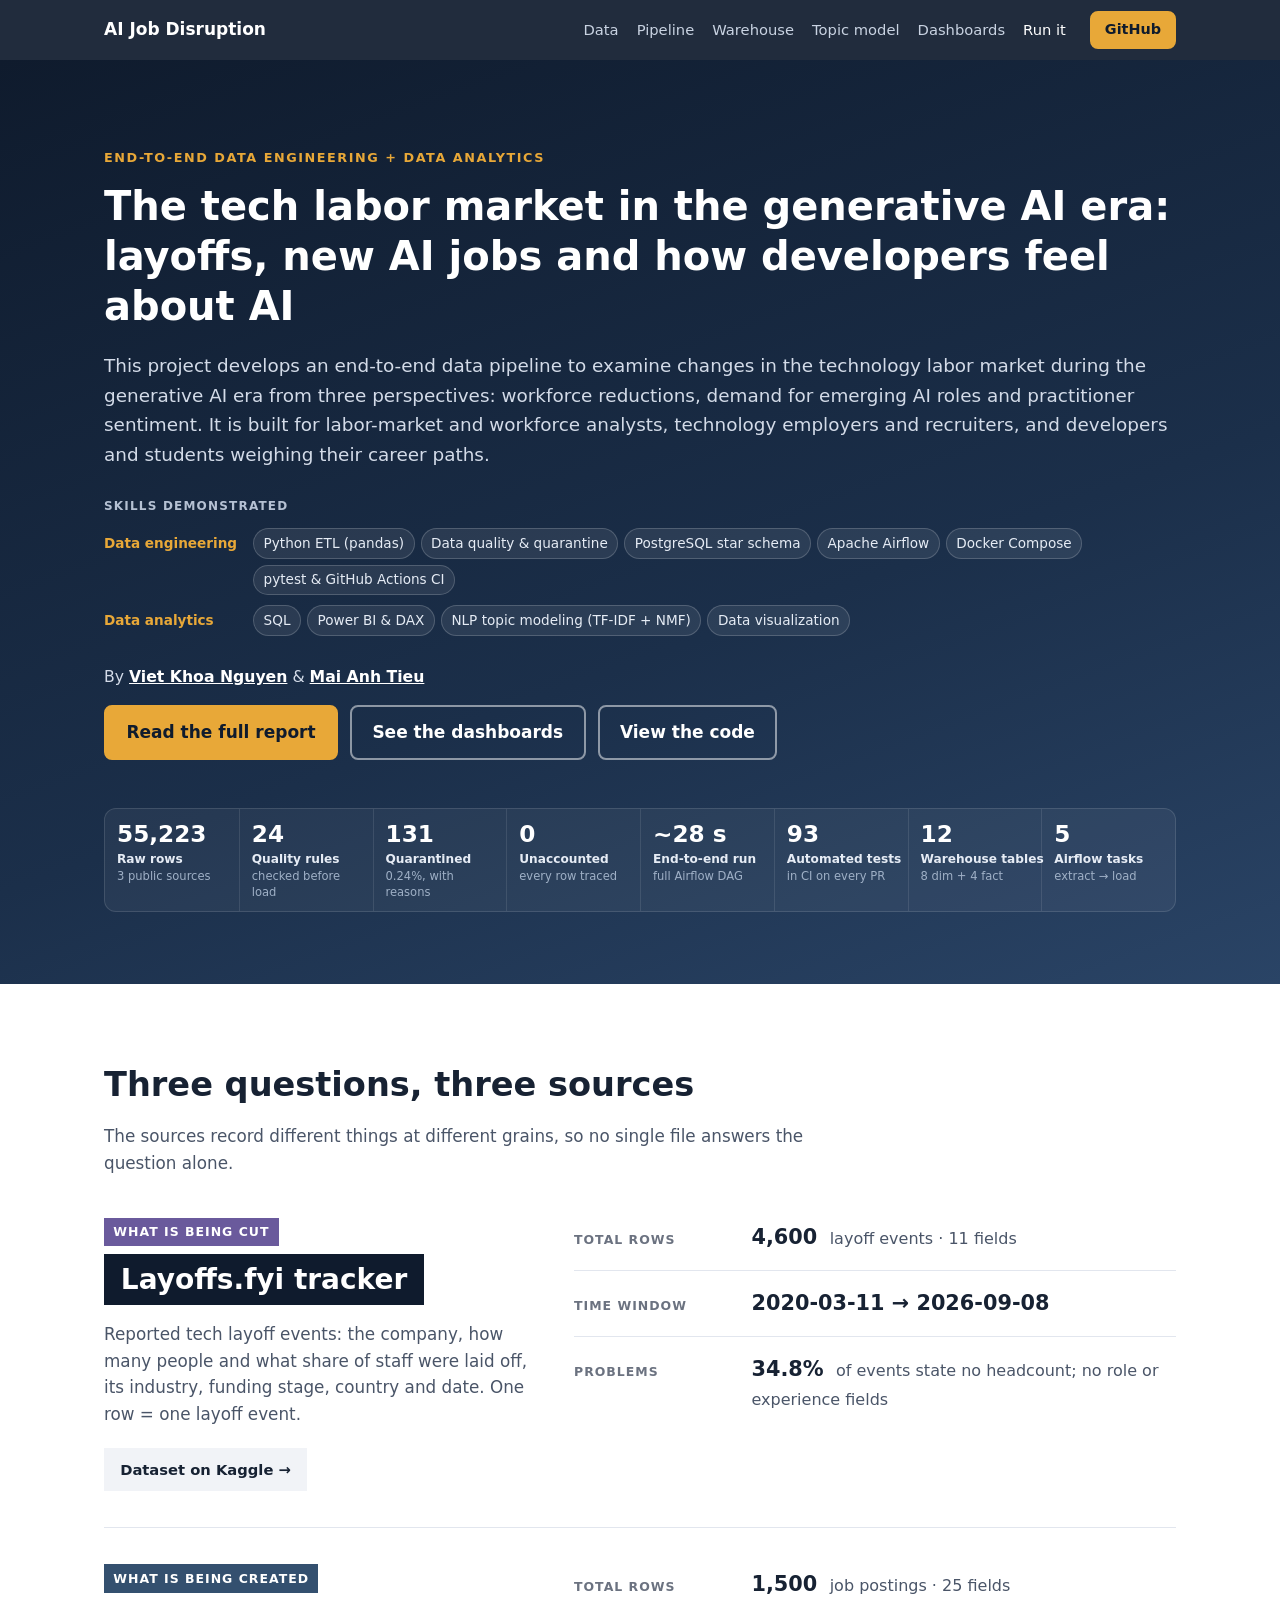
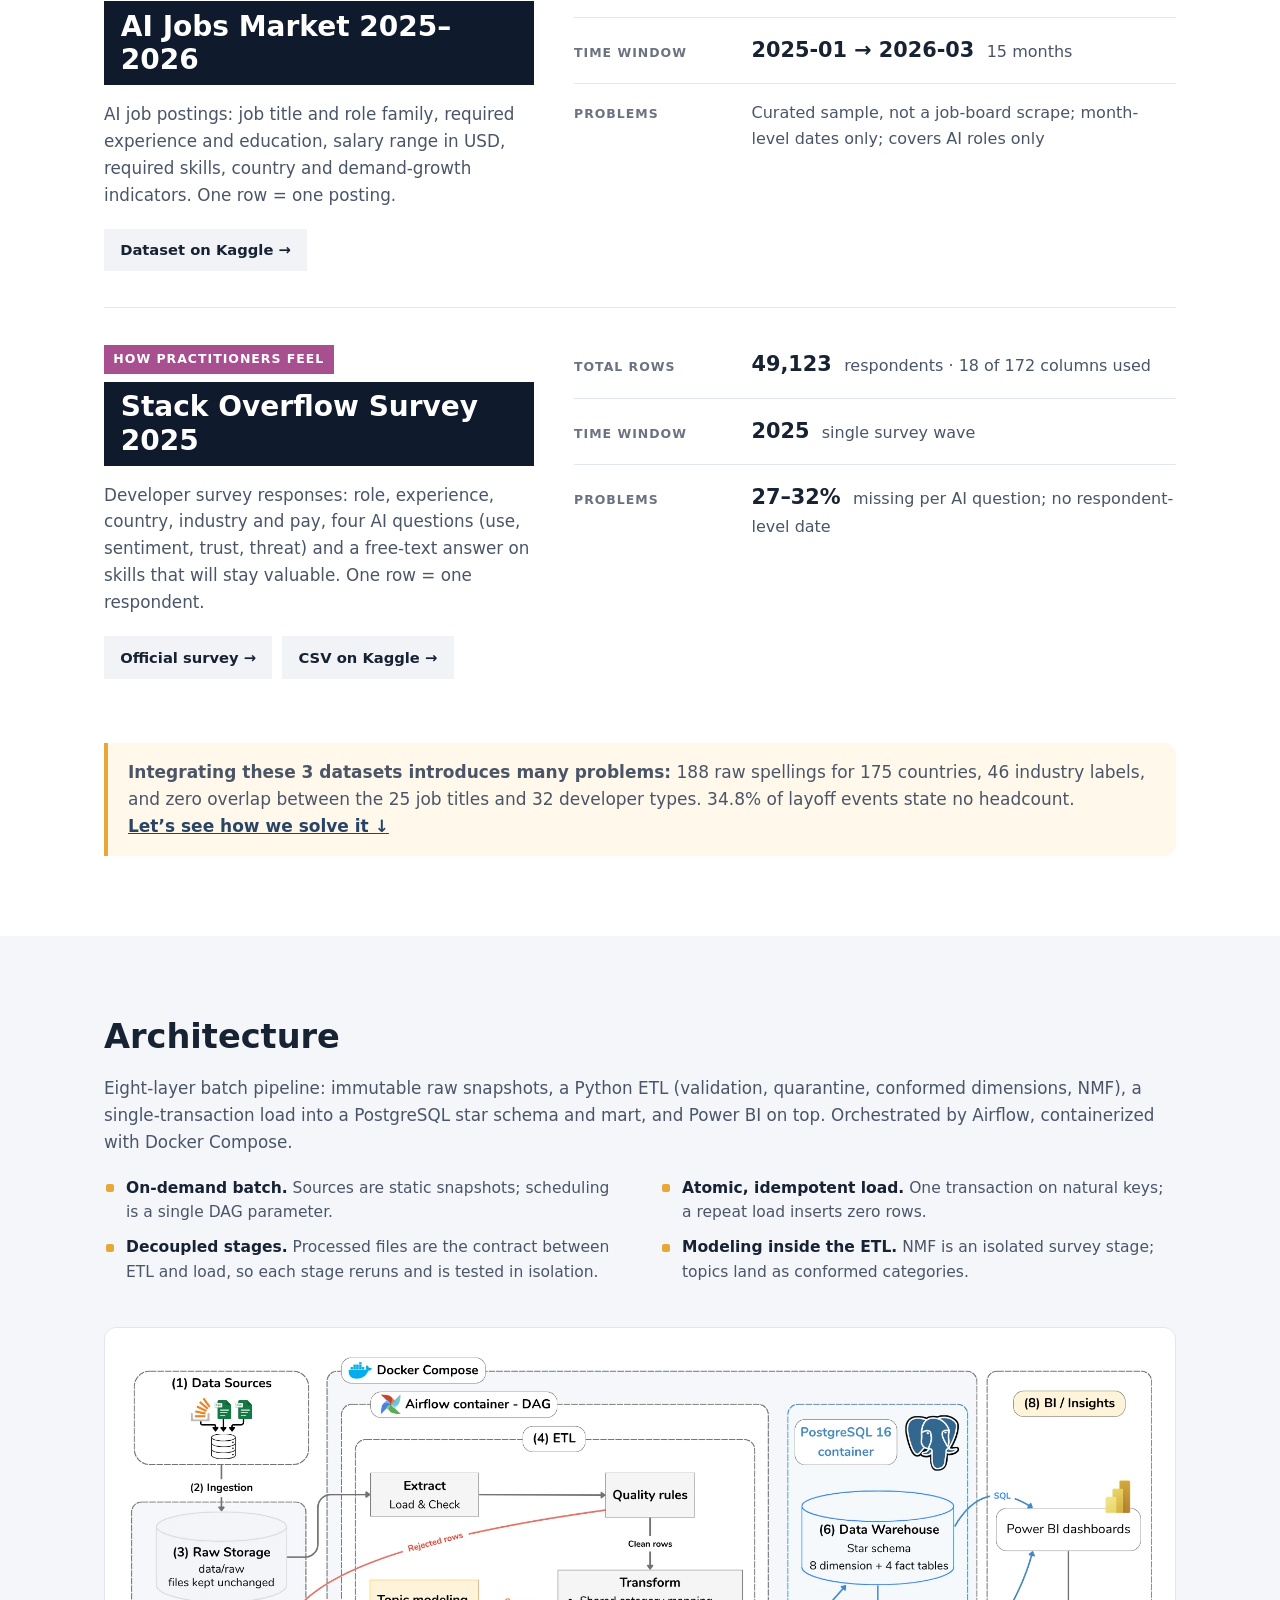
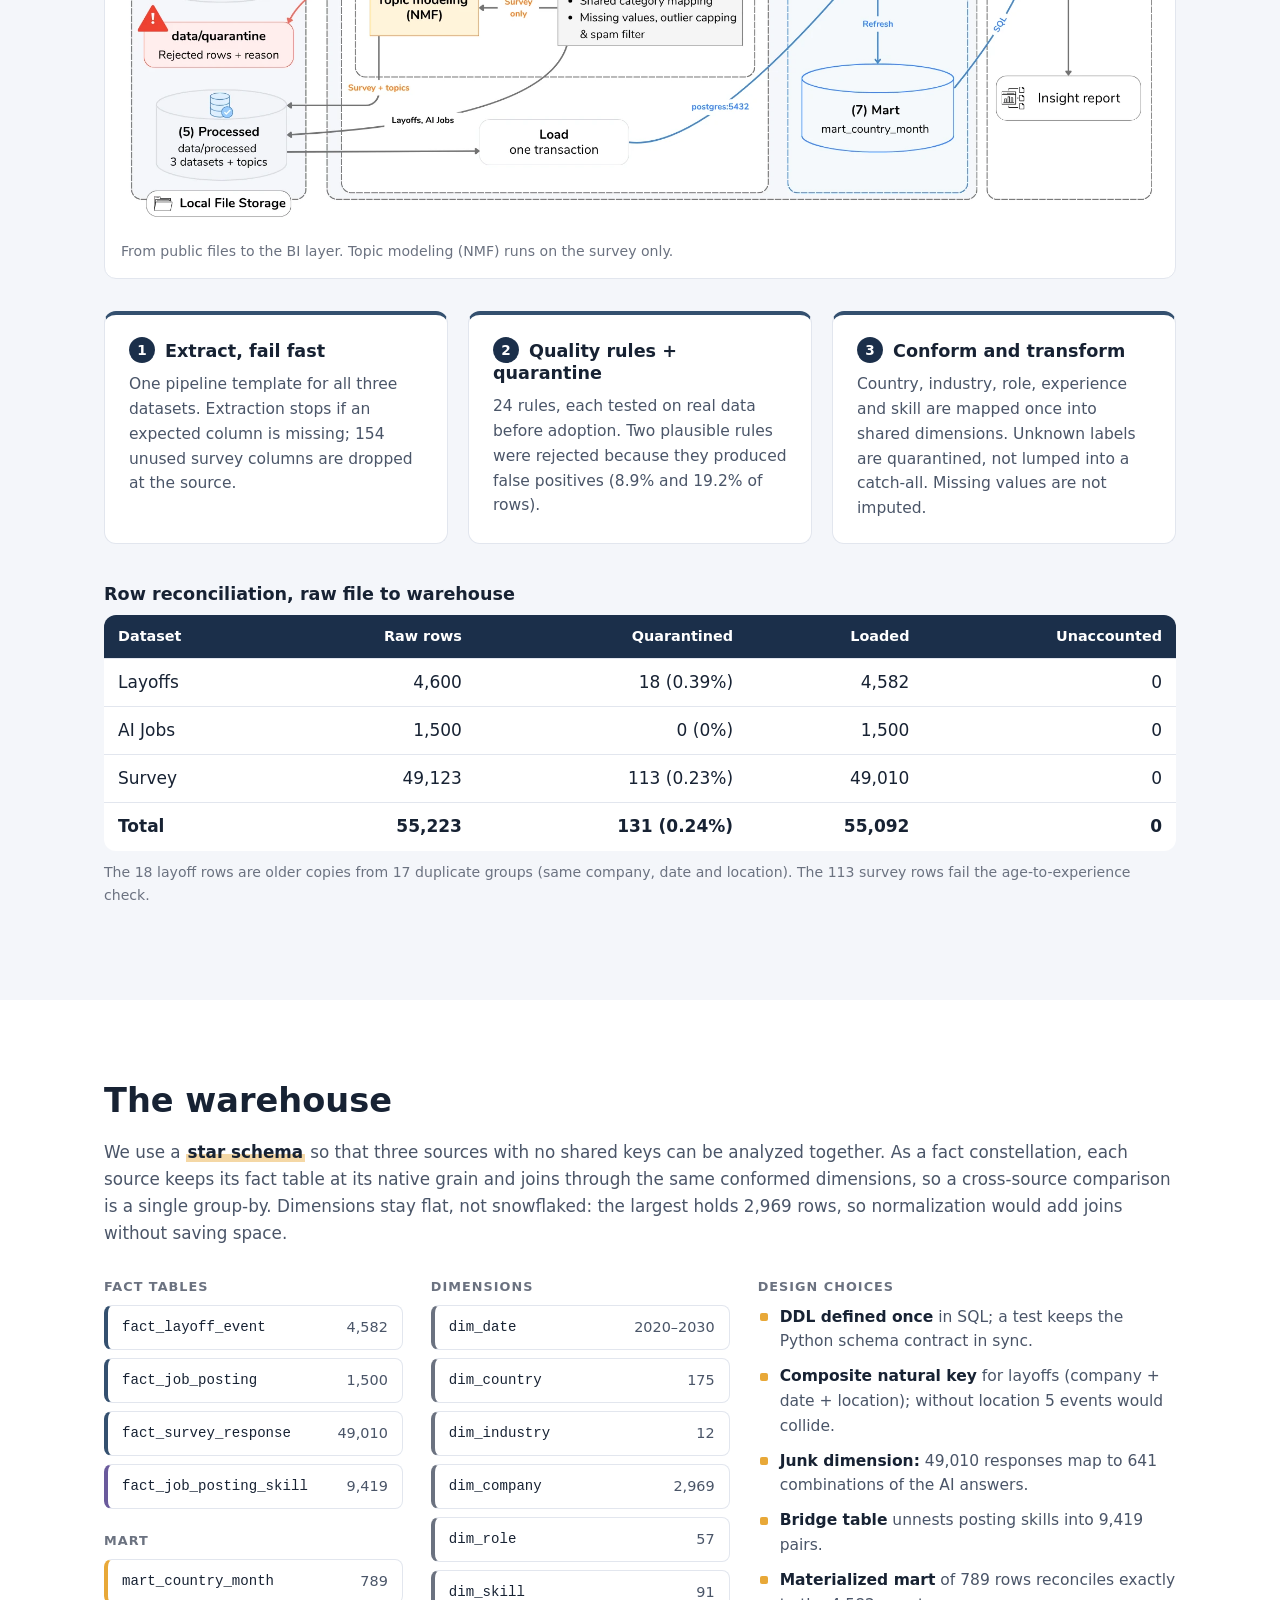
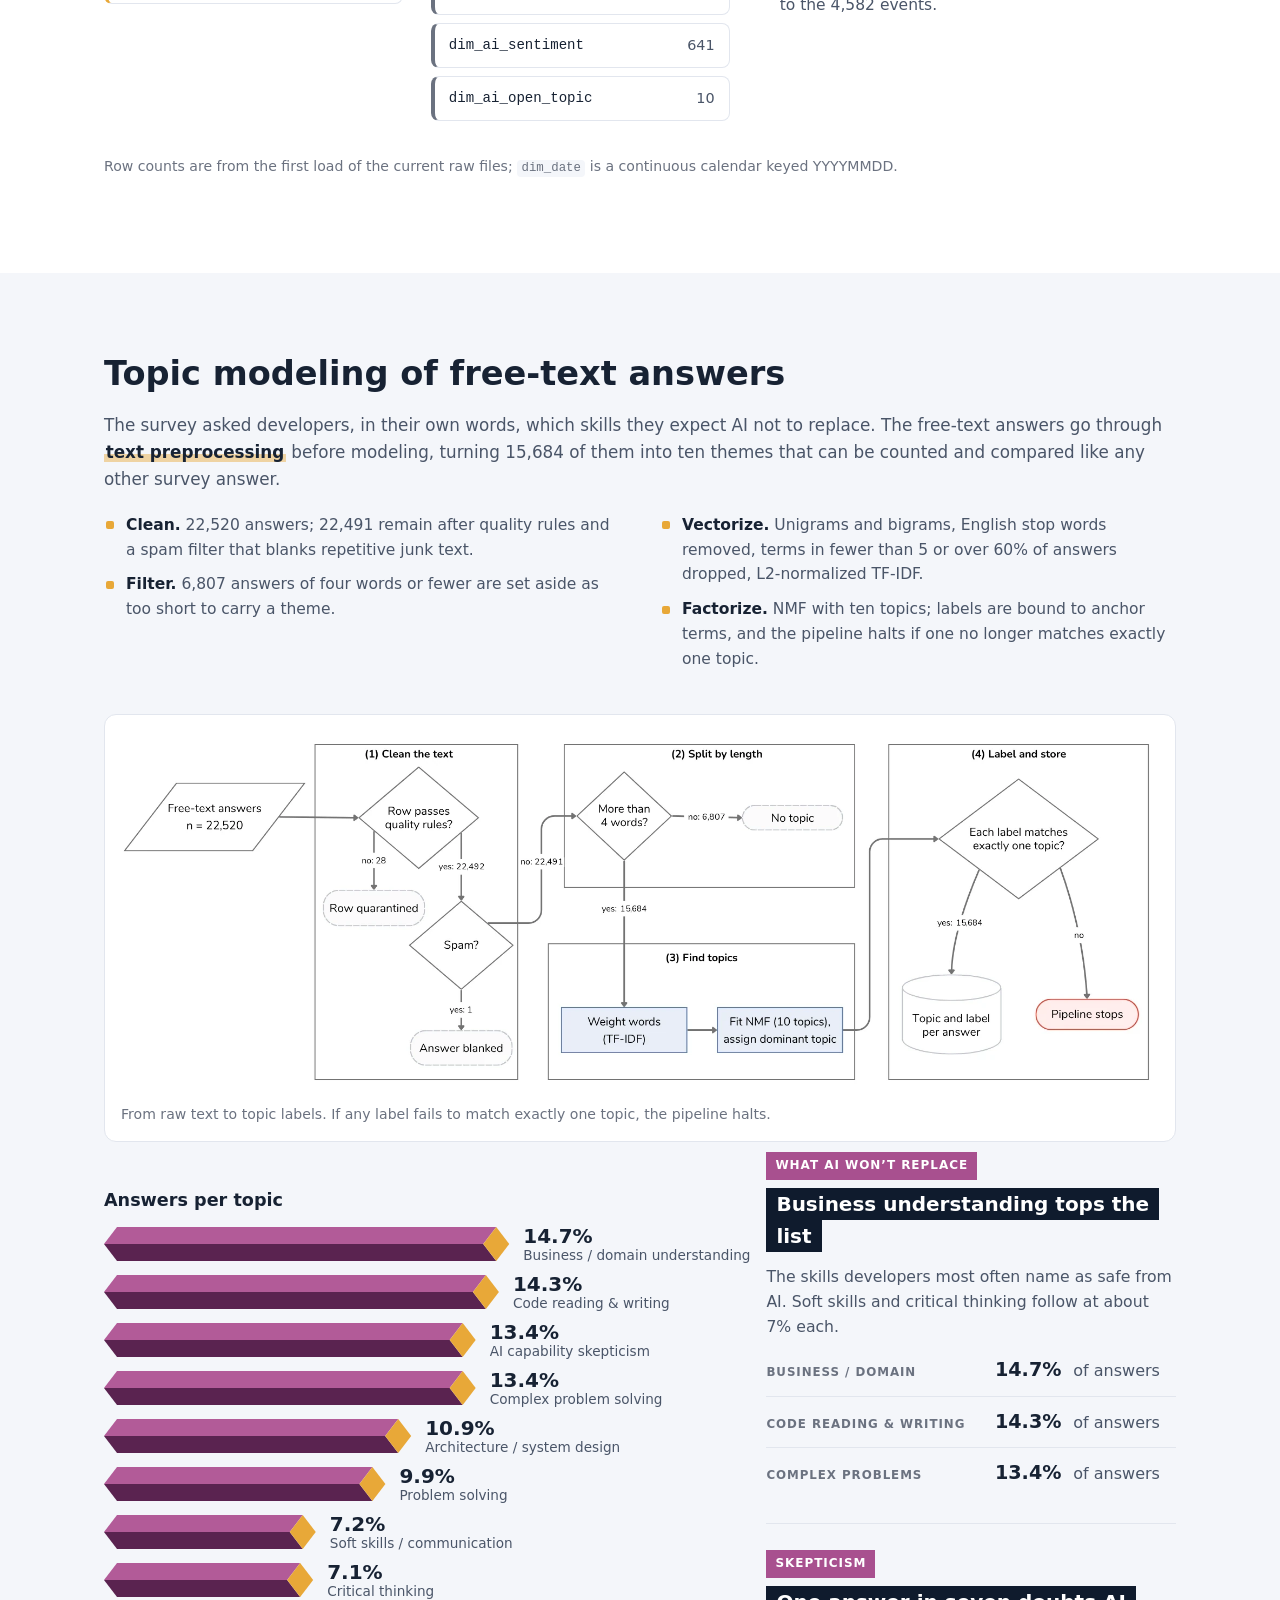
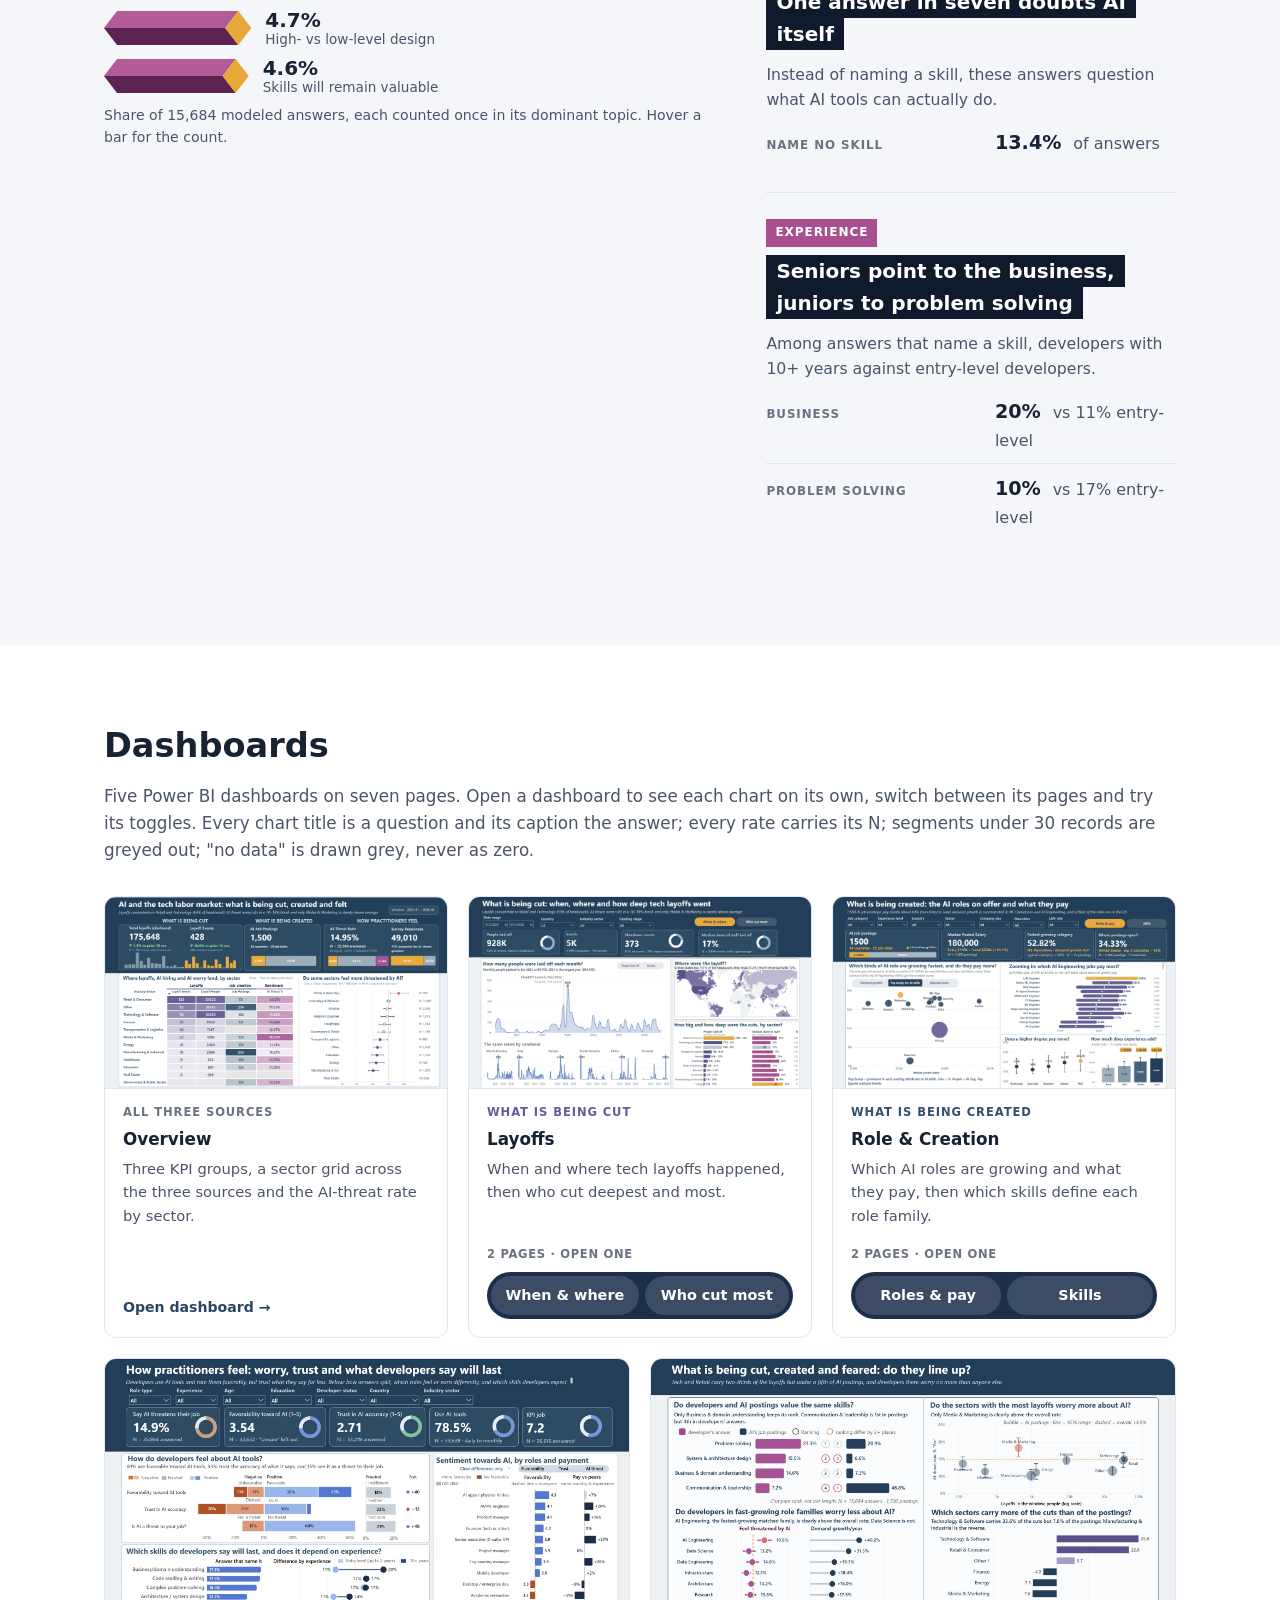
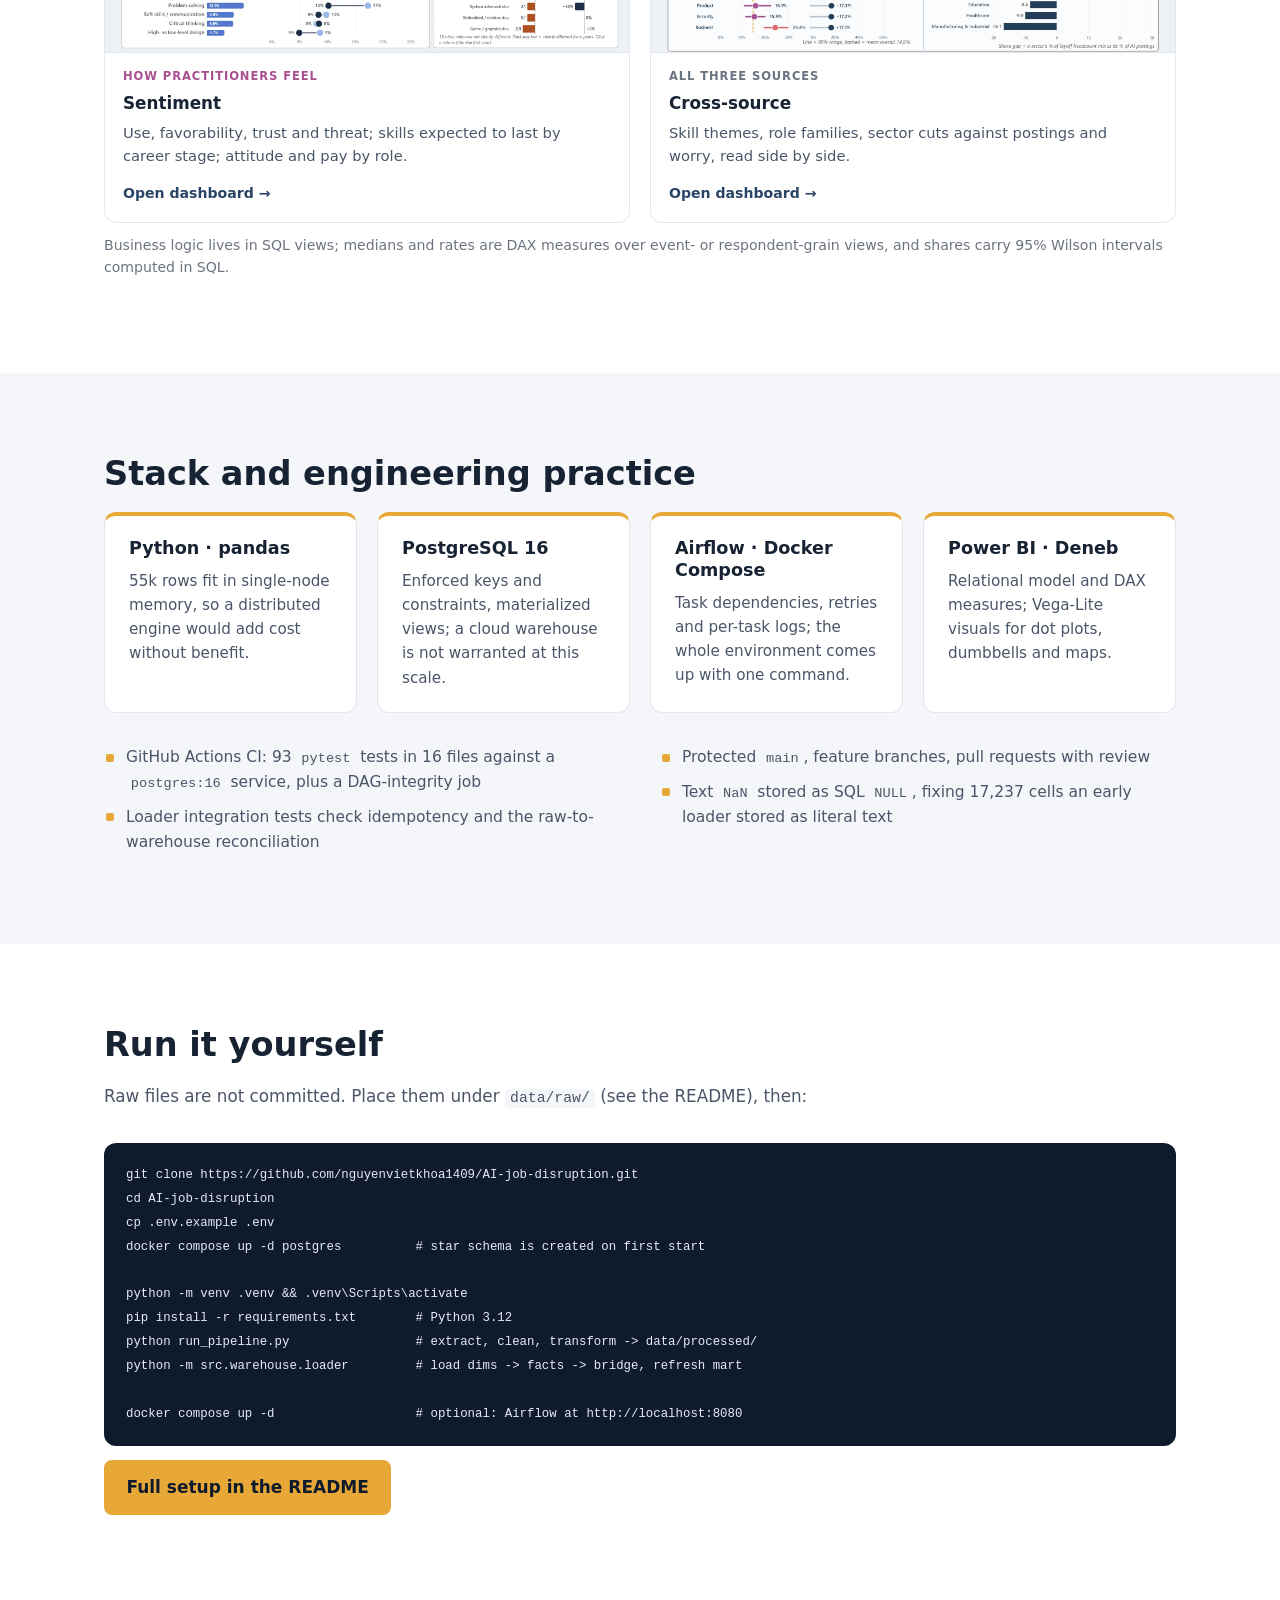
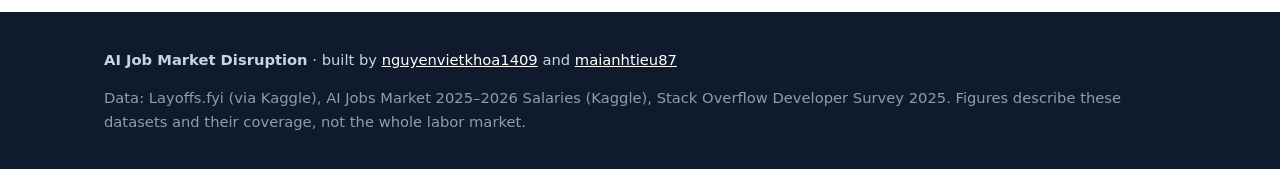
==== commit dca81221: "style: update website UI" ====
--- a/docs/index.html
+++ b/docs/index.html
@@ -5,7 +5,7 @@
   <meta name="viewport" content="width=device-width, initial-scale=1">
   <title>AI Job Market Disruption: an end-to-end data engineering &amp; analytics project</title>
   <meta name="description" content="Three public datasets (layoffs, AI job postings, the Stack Overflow 2025 survey) integrated into a PostgreSQL star schema with Python ETL, Airflow, Docker, CI and Power BI.">
-  <meta property="og:title" content="AI Job Market Disruption: what is being cut, created and felt">
+  <meta property="og:title" content="AI Job Market Disruption: layoffs, new AI jobs and developer sentiment">
   <meta property="og:description" content="End-to-end Data Engineering + Data Analytics project: Python ETL, data quality with quarantine, PostgreSQL star schema, NMF topic modeling, Airflow, Power BI.">
   <meta property="og:image" content="https://nguyenvietkhoa1409.github.io/AI-job-disruption/assets/img/og-image.jpg">
   <meta property="og:url" content="https://nguyenvietkhoa1409.github.io/AI-job-disruption/">
@@ -25,7 +25,6 @@
       <a href="#warehouse">Warehouse</a>
       <a href="#topics">Topic model</a>
       <a href="#dashboards">Dashboards</a>
-      <a href="#findings">Findings</a>
       <a href="#run">Run it</a>
     </nav>
     <a class="btn btn--small" href="https://github.com/nguyenvietkhoa1409/AI-job-disruption">GitHub</a>
@@ -38,17 +37,50 @@
 <section class="hero">
   <div class="wrap">
     <p class="eyebrow">End-to-end Data Engineering + Data Analytics</p>
-    <h1>AI and the tech labor market: what is being cut, created and felt</h1>
-    <p class="lede">Three public datasets, three angles on the same shift: a layoff tracker, AI job postings and the 2025 Stack Overflow Developer Survey. They are cleaned, conformed and loaded into one PostgreSQL warehouse, then analyzed in Power BI.</p>
+    <h1>The tech labor market in the generative AI era: layoffs, new AI jobs and how developers feel about AI</h1>
+    <p class="lede">This project develops an end-to-end data pipeline to examine changes in the technology labor market during the generative AI era from three perspectives: workforce reductions, demand for emerging AI roles and practitioner sentiment. It is built for labor-market and workforce analysts, technology employers and recruiters, and developers and students weighing their career paths.</p>
+
+    <div class="hero__skills" aria-label="Skills demonstrated">
+      <p class="hero__label">Skills demonstrated</p>
+      <div class="skill-group">
+        <span class="skill-group__name">Data engineering</span>
+        <ul class="skill-chips">
+          <li>Python ETL (pandas)</li>
+          <li>Data quality &amp; quarantine</li>
+          <li>PostgreSQL star schema</li>
+          <li>Apache Airflow</li>
+          <li>Docker Compose</li>
+          <li>pytest &amp; GitHub Actions CI</li>
+        </ul>
+      </div>
+      <div class="skill-group">
+        <span class="skill-group__name">Data analytics</span>
+        <ul class="skill-chips">
+          <li>SQL</li>
+          <li>Power BI &amp; DAX</li>
+          <li>NLP topic modeling (TF-IDF + NMF)</li>
+          <li>Data visualization</li>
+        </ul>
+      </div>
+    </div>
+
+    <p class="hero__byline">By
+      <a href="https://github.com/nguyenvietkhoa1409">Viet Khoa Nguyen</a> &amp;
+      <a href="https://github.com/maianhtieu87">Mai Anh Tieu</a></p>
     <div class="hero__actions">
-      <a class="btn" href="#dashboards">See the dashboards</a>
+      <a class="btn" href="https://drive.google.com/file/d/1kQ-cRldtvz4ioalNKGUerVl7uJOeQ4dC/view?usp=sharing" target="_blank" rel="noopener">Read the full report</a>
+      <a class="btn btn--ghost" href="#dashboards">See the dashboards</a>
       <a class="btn btn--ghost" href="https://github.com/nguyenvietkhoa1409/AI-job-disruption">View the code</a>
     </div>
-    <dl class="kpis">
-      <div class="kpi"><dt>Raw rows</dt><dd>55,223</dd><span>from 3 sources</span></div>
-      <div class="kpi"><dt>Quarantined</dt><dd>131</dd><span>0.24%, each with a reason</span></div>
-      <div class="kpi"><dt>Unaccounted rows</dt><dd>0</dd><span>raw = loaded + quarantined</span></div>
-      <div class="kpi"><dt>Warehouse</dt><dd>12</dd><span>8 dimension + 4 fact tables</span></div>
+    <dl class="statbar" aria-label="Project at a glance">
+      <div class="stat"><dt>Raw rows</dt><dd>55,223</dd><span>3 public sources</span></div>
+      <div class="stat"><dt>Quality rules</dt><dd>24</dd><span>checked before load</span></div>
+      <div class="stat"><dt>Quarantined</dt><dd>131</dd><span>0.24%, with reasons</span></div>
+      <div class="stat"><dt>Unaccounted</dt><dd>0</dd><span>every row traced</span></div>
+      <div class="stat"><dt>End-to-end run</dt><dd>~28 s</dd><span>full Airflow DAG</span></div>
+      <div class="stat"><dt>Automated tests</dt><dd>93</dd><span>in CI on every PR</span></div>
+      <div class="stat"><dt>Warehouse tables</dt><dd>12</dd><span>8 dim + 4 fact</span></div>
+      <div class="stat"><dt>Airflow tasks</dt><dd>5</dd><span>extract → load</span></div>
     </dl>
   </div>
 </section>
@@ -58,40 +90,49 @@
   <div class="wrap">
     <h2>Three questions, three sources</h2>
     <p class="section__intro">The sources record different things at different grains, so no single file answers the question alone.</p>
-    <div class="cards cards--3">
-      <article class="card card--cut">
-        <p class="card__tag">What is being cut</p>
-        <h3>Layoffs.fyi tracker</h3>
-        <p>One row = a layoff event</p>
-        <ul class="facts">
-          <li><b>4,600</b> raw rows</li>
-          <li>2020-03-11 to 2026-09-08</li>
-          <li>No role or experience fields</li>
-        </ul>
-      </article>
-      <article class="card card--create">
-        <p class="card__tag">What is being created</p>
-        <h3>AI Jobs Market 2025–2026</h3>
-        <p>One row = a job posting</p>
-        <ul class="facts">
-          <li><b>1,500</b> raw rows</li>
-          <li>2025-01 to 2026-03</li>
-          <li>25 job titles, 14 countries</li>
-        </ul>
-      </article>
-      <article class="card card--feel">
-        <p class="card__tag">How practitioners feel</p>
-        <h3>Stack Overflow Survey 2025</h3>
-        <p>One row = a survey respondent</p>
-        <ul class="facts">
-          <li><b>49,123</b> raw rows</li>
-          <li>Single 2025 wave</li>
-          <li>27–32% missing per AI question</li>
-        </ul>
+    <div class="datasets">
+      <article class="dataset dataset--cut">
+        <div class="dataset__head">
+          <p class="dataset__tag">What is being cut</p>
+          <h3 class="dataset__title">Layoffs.fyi tracker</h3>
+          <p class="dataset__desc">Reported tech layoff events: the company, how many people and what share of staff were laid off, its industry, funding stage, country and date. One row = one layoff event.</p>
+          <p class="dataset__links"><a class="btn-soft" href="https://www.kaggle.com/datasets/swaptr/layoffs-2022" target="_blank" rel="noopener">Dataset on Kaggle →</a></p>
+        </div>
+        <dl class="dataset__rows">
+          <div><dt>Total rows</dt><dd><b>4,600</b> <span>layoff events · 11 fields</span></dd></div>
+          <div><dt>Time window</dt><dd><b>2020-03-11 → 2026-09-08</b> <span></span></dd></div>
+          <div><dt>Problems</dt><dd><b>34.8%</b> <span>of events state no headcount; no role or experience fields</span></dd></div>
+        </dl>
+      </article>
+      <article class="dataset dataset--create">
+        <div class="dataset__head">
+          <p class="dataset__tag">What is being created</p>
+          <h3 class="dataset__title">AI Jobs Market 2025–2026</h3>
+          <p class="dataset__desc">AI job postings: job title and role family, required experience and education, salary range in USD, required skills, country and demand-growth indicators. One row = one posting.</p>
+          <p class="dataset__links"><a class="btn-soft" href="https://www.kaggle.com/datasets/alitaqishah/ai-jobs-market-2025-2026-salaries" target="_blank" rel="noopener">Dataset on Kaggle →</a></p>
+        </div>
+        <dl class="dataset__rows">
+          <div><dt>Total rows</dt><dd><b>1,500</b> <span>job postings · 25 fields</span></dd></div>
+          <div><dt>Time window</dt><dd><b>2025-01 → 2026-03</b> <span>15 months</span></dd></div>
+          <div><dt>Problems</dt><dd><span>Curated sample, not a job-board scrape; month-level dates only; covers AI roles only</span></dd></div>
+        </dl>
+      </article>
+      <article class="dataset dataset--feel">
+        <div class="dataset__head">
+          <p class="dataset__tag">How practitioners feel</p>
+          <h3 class="dataset__title">Stack Overflow Survey 2025</h3>
+          <p class="dataset__desc">Developer survey responses: role, experience, country, industry and pay, four AI questions (use, sentiment, trust, threat) and a free-text answer on skills that will stay valuable. One row = one respondent.</p>
+          <p class="dataset__links"><a class="btn-soft" href="https://survey.stackoverflow.co/" target="_blank" rel="noopener">Official survey →</a><a class="btn-soft" href="https://www.kaggle.com/datasets/edoardogalli/stack-overflow-annual-developer-survey-2025" target="_blank" rel="noopener">CSV on Kaggle →</a></p>
+        </div>
+        <dl class="dataset__rows">
+          <div><dt>Total rows</dt><dd><b>49,123</b> <span>respondents · 18 of 172 columns used</span></dd></div>
+          <div><dt>Time window</dt><dd><b>2025</b> <span>single survey wave</span></dd></div>
+          <div><dt>Problems</dt><dd><b>27–32%</b> <span>missing per AI question; no respondent-level date</span></dd></div>
+        </dl>
       </article>
     </div>
     <div class="callout">
-      <b>Why integration is hard here:</b> 188 raw spellings for 175 countries, 46 industry labels, and zero overlap between the 25 job titles and 32 developer types. 34.8% of layoff events state no headcount. A naive "work years &gt; coding years" filter would have discarded 8.9% of valid survey rows.
+      <b>Integrating these 3 datasets introduces many problems:</b> 188 raw spellings for 175 countries, 46 industry labels, and zero overlap between the 25 job titles and 32 developer types. 34.8% of layoff events state no headcount. <a href="#pipeline">Let’s see how we solve it ↓</a>
     </div>
   </div>
 </section>
@@ -100,7 +141,13 @@
 <section id="pipeline" class="section section--alt">
   <div class="wrap">
     <h2>Architecture</h2>
-    <p class="section__intro">A batch ETL in Python, orchestrated by Airflow and loaded into PostgreSQL, all in Docker Compose. Rejected rows go to quarantine with the rule they failed, never silently dropped.</p>
+    <p class="section__intro section__intro--tight">Eight-layer batch pipeline: immutable raw snapshots, a Python ETL (validation, quarantine, conformed dimensions, NMF), a single-transaction load into a PostgreSQL star schema and mart, and Power BI on top. Orchestrated by Airflow, containerized with Docker Compose.</p>
+    <ul class="ticks ticks--cols ticks--arch">
+      <li><b>On-demand batch.</b> Sources are static snapshots; scheduling is a single DAG parameter.</li>
+      <li><b>Decoupled stages.</b> Processed files are the contract between ETL and load, so each stage reruns and is tested in isolation.</li>
+      <li><b>Atomic, idempotent load.</b> One transaction on natural keys; a repeat load inserts zero rows.</li>
+      <li><b>Modeling inside the ETL.</b> NMF is an isolated survey stage; topics land as conformed categories.</li>
+    </ul>
     <figure class="figure zoomable">
       <img src="assets/img/architecture.webp" width="1920" height="899" loading="lazy"
            alt="Architecture: data sources are ingested to raw storage, an Airflow DAG runs extract, quality rules, transform and NMF topic modeling, rejected rows go to data/quarantine, processed files are loaded in one transaction into a PostgreSQL star schema and mart, which Power BI reads.">
@@ -142,7 +189,7 @@
 <section id="warehouse" class="section">
   <div class="wrap">
     <h2>The warehouse</h2>
-    <p class="section__intro">A fact constellation in PostgreSQL 16: three fact tables at different grains share flat conformed dimensions. The DDL is defined once in SQL, and a test keeps the Python mirror of the schema in sync.</p>
+    <p class="section__intro section__intro--wide">We use a <strong class="hl">star schema</strong> so that three sources with no shared keys can be analyzed together. As a fact constellation, each source keeps its fact table at its native grain and joins through the same conformed dimensions, so a cross-source comparison is a single group-by. Dimensions stay flat, not snowflaked: the largest holds 2,969 rows, so normalization would add joins without saving space.</p>
 
     <div class="schema">
       <div class="schema__col">
@@ -174,8 +221,7 @@
       <div class="schema__col schema__notes">
         <h3 class="schema__title">Design choices</h3>
         <ul class="ticks">
-          <li><b>Idempotent loads.</b> Natural keys with <code>ON CONFLICT DO NOTHING</code>; a second load of the same files inserts 0 rows, verified by tests.</li>
-          <li><b>One transaction.</b> Dimensions, facts, bridge and mart refresh load together or not at all.</li>
+          <li><b>DDL defined once</b> in SQL; a test keeps the Python schema contract in sync.</li>
           <li><b>Composite natural key</b> for layoffs (company + date + location); without location 5 events would collide.</li>
           <li><b>Junk dimension:</b> 49,010 responses map to 641 combinations of the AI answers.</li>
           <li><b>Bridge table</b> unnests posting skills into 9,419 pairs.</li>
@@ -191,7 +237,13 @@
 <section id="topics" class="section section--alt">
   <div class="wrap">
     <h2>Topic modeling of free-text answers</h2>
-    <p class="section__intro">The survey asked developers, in their own words, which skills they expect AI not to replace. 15,684 of those answers were grouped into ten recurring themes, so what people wrote can be counted and compared like any other survey answer.</p>
+    <p class="section__intro section__intro--tight">The survey asked developers, in their own words, which skills they expect AI not to replace. The free-text answers go through <strong class="hl">text preprocessing</strong> before modeling, turning 15,684 of them into ten themes that can be counted and compared like any other survey answer.</p>
+    <ul class="ticks ticks--cols ticks--arch">
+      <li><b>Clean.</b> 22,520 answers; 22,491 remain after quality rules and a spam filter that blanks repetitive junk text.</li>
+      <li><b>Filter.</b> 6,807 answers of four words or fewer are set aside as too short to carry a theme.</li>
+      <li><b>Vectorize.</b> Unigrams and bigrams, English stop words removed, terms in fewer than 5 or over 60% of answers dropped, L2-normalized TF-IDF.</li>
+      <li><b>Factorize.</b> NMF with ten topics; labels are bound to anchor terms, and the pipeline halts if one no longer matches exactly one topic.</li>
+    </ul>
     <figure class="figure zoomable">
       <img src="assets/img/topic-workflow.webp" width="1920" height="670" loading="lazy"
            alt="Topic workflow: 22,520 free-text answers; 28 rows quarantined and 1 spam answer blanked; 6,807 answers of four words or fewer get no topic; 15,684 are weighted with TF-IDF and fit with NMF into 10 topics; if each label matches exactly one topic the labels are stored, otherwise the pipeline stops.">
@@ -221,19 +273,31 @@
       </div>
       <div>
         <div class="story">
-          <p class="story__kicker">What AI won't replace</p>
-          <h3>Understanding the business tops the list, just ahead of writing code</h3>
-          <p>Asked which skills AI will not replace, developers most often name <b>business and domain understanding</b> (14.7% of answers) and <b>reading and writing code</b> (14.3%), followed by solving complex problems (13.4%). Soft skills and critical thinking come up about half as often, at around 7% each.</p>
+          <p class="story__kicker">What AI won’t replace</p>
+          <h3 class="story__title"><span>Business understanding tops the list</span></h3>
+          <p class="story__desc">The skills developers most often name as safe from AI. Soft skills and critical thinking follow at about 7% each.</p>
+          <dl class="dataset__rows story__rows">
+            <div><dt>Business / domain</dt><dd><b>14.7%</b> <span>of answers</span></dd></div>
+            <div><dt>Code reading &amp; writing</dt><dd><b>14.3%</b> <span>of answers</span></dd></div>
+            <div><dt>Complex problems</dt><dd><b>13.4%</b> <span>of answers</span></dd></div>
+          </dl>
         </div>
         <div class="story">
           <p class="story__kicker">Skepticism</p>
-          <h3>One answer in seven doubts AI itself</h3>
-          <p>13.4% of answers name no skill at all. Instead, they question what AI tools can actually do.</p>
+          <h3 class="story__title"><span>One answer in seven doubts AI itself</span></h3>
+          <p class="story__desc">Instead of naming a skill, these answers question what AI tools can actually do.</p>
+          <dl class="dataset__rows story__rows">
+            <div><dt>Name no skill</dt><dd><b>13.4%</b> <span>of answers</span></dd></div>
+          </dl>
         </div>
         <div class="story">
           <p class="story__kicker">Experience</p>
-          <h3>Seniors point to the business, juniors to problem solving</h3>
-          <p>Among answers that name a skill, developers with 10+ years of experience pick business and domain understanding almost twice as often as entry-level developers (20% against 11%). Entry-level developers lean on problem solving instead (17% against 10%).</p>
+          <h3 class="story__title"><span>Seniors point to the business, juniors to problem solving</span></h3>
+          <p class="story__desc">Among answers that name a skill, developers with 10+ years against entry-level developers.</p>
+          <dl class="dataset__rows story__rows">
+            <div><dt>Business</dt><dd><b>20%</b> <span>vs 11% entry-level</span></dd></div>
+            <div><dt>Problem solving</dt><dd><b>10%</b> <span>vs 17% entry-level</span></dd></div>
+          </dl>
         </div>
       </div>
     </div>
@@ -244,7 +308,7 @@
 <section id="dashboards" class="section">
   <div class="wrap">
     <h2>Dashboards</h2>
-    <p class="section__intro">Five Power BI dashboards on seven pages. Open a dashboard to see each chart on its own, switch between its pages and try its toggles. Every chart title is a question and its caption the answer; every rate carries its N; segments under 30 records are greyed out; "no data" is drawn grey, never as zero.</p>
+    <p class="section__intro section__intro--wide">Five Power BI dashboards on seven pages. Open a dashboard to see each chart on its own, switch between its pages and try its toggles. Every chart title is a question and its caption the answer; every rate carries its N; segments under 30 records are greyed out; "no data" is drawn grey, never as zero.</p>
 
     <div class="dash-cards">
       <a class="dash-card" href="dashboards/overview/"><img src="assets/img/dash-overview.webp" width="1920" height="1080" loading="lazy" alt="Overview dashboard"><span class="dash-card__body"><span class="dash-card__tag">All three sources</span><span class="dash-card__title">Overview</span><span class="dash-card__desc">Three KPI groups, a sector grid across the three sources and the AI-threat rate by sector.</span><span class="dash-card__cta">Open dashboard →</span></span></a>
@@ -257,43 +321,8 @@
   </div>
 </section>
 
-<!-- FINDINGS -->
-<section id="findings" class="section section--alt">
-  <div class="wrap">
-    <h2>What the data shows</h2>
-    <p class="section__intro">The analysis is descriptive. It puts patterns side by side; it does not claim that AI caused any of the layoffs.</p>
-
-    <div class="cards cards--3 findings">
-      <article class="card card--cut">
-        <p class="card__tag">What is being cut</p>
-        <h3>Fewer events, similar headcount</h3>
-        <p>In the 2025-01 to 2026-03 window there were <b>428</b> events (−48.9% against the prior 15 months) but <b>175,648</b> people (−1.1%). The ten largest events hold <b>54.1%</b> of the window's headcount.</p>
-        <p>Younger companies cut deeper: the median Seed-stage event removes <b>100%</b> of staff, falling to <b>10%</b> for Post-IPO companies. Full shutdowns rose from 8.6% of events in 2020 to <b>24.0%</b> in 2025.</p>
-      </article>
-      <article class="card card--create">
-        <p class="card__tag">What is being created</p>
-        <h3>Growth does not track pay</h3>
-        <p>ML Operations (<b>53%</b> a year) and AI Engineering (<b>40%</b>) grow fastest, against about 18% for a typical family. Architecture has the highest median salary of the 12 families yet grows only about 18%.</p>
-        <p>Seniority is the largest pay lever: <b>$145k</b> at Entry to <b>$238k</b> at Lead (+64%). Python appears in <b>942</b> of 1,500 postings and in 77% of AI Engineering postings.</p>
-      </article>
-      <article class="card card--feel">
-        <p class="card__tag">How practitioners feel</p>
-        <h3>Use without trust</h3>
-        <p><b>78.5%</b> use AI tools at least monthly and 61% are favorable, but 46% distrust their accuracy (net −13). Only <b>14.9%</b> see AI as a threat to their job (N = 35,964).</p>
-        <p>Worry is highest among UX, research and UI designers (<b>29%</b>) and data or business analysts (24%). Media &amp; Marketing (18.3%) is the only sector clearly above the average.</p>
-      </article>
-    </div>
-
-    <div class="callout callout--wide">
-      <h3>Read together</h3>
-      <p>Across the nine sectors present in both sources, the three mostly do not line up. Cuts and AI hiring diverge: Technology &amp; Software holds <b>33.6%</b> of the cuts but 7.8% of the postings. Cuts and worry diverge: the largest cutters sit at the average threat rate, and the rank correlation between layoffs and threat is about 0.28, which is not significant. Growth and worry diverge: AI Engineering, the fastest-growing matched family, reports 19.8% threat against 14.9% overall. Skills only partly agree: of four matched skills, only business and domain understanding keeps its rank.</p>
-      <p>The sources share only sector and role-family categories, with no company-level link, so this is a finding about these data, not proof that cuts, hiring and worry are independent, and not evidence that AI caused these layoffs.</p>
-    </div>
-  </div>
-</section>
-
 <!-- STACK -->
-<section id="stack" class="section">
+<section id="stack" class="section section--alt">
   <div class="wrap">
     <h2>Stack and engineering practice</h2>
     <div class="cards cards--4">
@@ -312,7 +341,7 @@
 </section>
 
 <!-- RUN -->
-<section id="run" class="section section--alt">
+<section id="run" class="section">
   <div class="wrap">
     <h2>Run it yourself</h2>
     <p class="section__intro">Raw files are not committed. Place them under <code>data/raw/</code> (see the README), then:</p>
--- a/docs/assets/css/style.css
+++ b/docs/assets/css/style.css
@@ -53,14 +53,33 @@
 /* Hero */
 .hero { background: linear-gradient(160deg, var(--navy-900), var(--navy-800) 60%, var(--navy-700)); color: #fff; padding: 88px 0 72px; }
 .eyebrow { text-transform: uppercase; letter-spacing: .12em; font-size: .8rem; color: var(--amber); font-weight: 600; }
-.hero h1 { font-size: clamp(2rem, 4.6vw, 3.2rem); max-width: 22ch; }
+.hero h1 { font-size: clamp(1.8rem, 3.6vw, 2.5rem); }
 .lede { font-size: 1.15rem; color: #d3dbe8; max-width: 62ch; }
-.hero__actions { display: flex; gap: 12px; flex-wrap: wrap; margin: 28px 0 48px; }
+.hero:not(.dash-hero) .lede { max-width: none; text-wrap: pretty; }
+.hero__skills { margin: 28px 0 0; display: grid; grid-template-columns: max-content 1fr; column-gap: 16px; row-gap: 10px; align-items: baseline; }
+.hero__label { grid-column: 1 / -1; text-transform: uppercase; letter-spacing: .1em; font-size: .75rem; font-weight: 700; color: #b5c1d3; margin: 0 0 2px; }
+.skill-group { display: contents; }
+.skill-group__name { font-size: .85rem; font-weight: 600; color: var(--amber); }
+.skill-chips { list-style: none; display: flex; flex-wrap: wrap; gap: 6px; margin: 0; padding: 0; }
+.skill-chips li { font-size: .85rem; color: #e6ecf5; background: rgba(255,255,255,.08); border: 1px solid rgba(255,255,255,.18);
+  border-radius: 999px; padding: .25em .7em; white-space: nowrap; }
+.hero__byline { margin: 28px 0 0; color: #d3dbe8; font-size: .98rem; }
+.hero__byline a { color: #fff; font-weight: 600; }
+.hero__actions { display: flex; gap: 12px; flex-wrap: wrap; margin: 16px 0 48px; }
 .kpis { display: grid; grid-template-columns: repeat(4, 1fr); gap: 16px; margin: 0; }
 .kpi { background: rgba(255,255,255,.06); border: 1px solid rgba(255,255,255,.12); border-radius: var(--radius); padding: 18px 20px; }
 .kpi dt { font-size: .85rem; color: #b5c1d3; }
 .kpi dd { margin: 4px 0 2px; font-size: 2.1rem; font-weight: 700; font-variant-numeric: tabular-nums; }
-.kpi span { font-size: .82rem; color: #b5c1d3; }
+.kpi span { display: block; font-size: .82rem; line-height: 1.45; color: #b5c1d3; }
+
+/* Hero stat strip: 8 compact stats on one row */
+.statbar { display: grid; grid-template-columns: repeat(8, 1fr); margin: 0; background: rgba(255,255,255,.05);
+  border: 1px solid rgba(255,255,255,.12); border-radius: var(--radius); }
+.stat { display: flex; flex-direction: column; padding: 12px 12px 11px; border-left: 1px solid rgba(255,255,255,.1); min-width: 0; }
+.stat:first-child { border-left: 0; }
+.stat dd { order: 1; margin: 0; font-size: 1.45rem; font-weight: 700; line-height: 1.15; font-variant-numeric: tabular-nums; white-space: nowrap; }
+.stat dt { order: 2; margin-top: 4px; font-size: .76rem; white-space: nowrap; font-weight: 600; color: #e6ecf5; line-height: 1.3; }
+.stat span { order: 3; margin-top: 2px; font-size: .72rem; color: #9fb0c6; line-height: 1.35; }
 
 /* Sections */
 .section { padding: 80px 0; }
@@ -84,13 +103,35 @@
 .card--feel .card__tag { color: var(--magenta); }
 .facts { list-style: none; padding: 0; margin: 0; color: var(--ink-2); }
 .facts li { padding: 4px 0; border-top: 1px solid var(--line); }
-.findings p { font-size: .98rem; color: var(--ink-2); }
-.findings b { color: var(--ink); }
 .steps { margin-top: 32px; }
 .steps p { color: var(--ink-2); font-size: .97rem; margin: 0; }
 .num { display: inline-grid; place-items: center; width: 26px; height: 26px; border-radius: 50%; background: var(--navy-800);
   color: #fff; font-size: .85rem; margin-right: 10px; vertical-align: 2px; }
 
+/* Dataset blocks: solid tag, inverted title, labelled rows */
+.datasets { display: grid; gap: 0; }
+.dataset { display: grid; grid-template-columns: minmax(0, 5fr) minmax(0, 7fr); gap: 40px; padding: 36px 0; border-top: 1px solid var(--line); }
+.dataset:first-child { border-top: 0; padding-top: 8px; }
+.dataset__tag { display: inline-block; margin: 0 0 8px; padding: .35em .75em; font-size: .78rem; font-weight: 700;
+  letter-spacing: .08em; text-transform: uppercase; color: #fff; background: var(--navy); }
+.dataset--cut .dataset__tag { background: var(--purple); }
+.dataset--feel .dataset__tag { background: var(--magenta); }
+.dataset__title { display: table; margin: 0 0 16px; padding: .3em .6em; font-size: clamp(1.35rem, 2.4vw, 1.75rem);
+  line-height: 1.2; color: #fff; background: var(--navy-900); }
+.dataset__desc { margin: 0 0 20px; font-size: 1.05rem; color: var(--ink-2); }
+.dataset__links { display: flex; flex-wrap: wrap; gap: 10px; margin: 0; }
+.btn-soft { display: inline-block; padding: .65em 1.1em; background: #f1f3f7; color: var(--ink); font-weight: 600;
+  font-size: .92rem; text-decoration: none; transition: background .15s; }
+.btn-soft:hover { background: #e4e8ef; }
+.dataset__rows { margin: 0; align-self: start; }
+.dataset__rows > div { display: grid; grid-template-columns: 9.5em 1fr; gap: 16px; align-items: baseline;
+  padding: 16px 0; border-top: 1px solid var(--line); }
+.dataset__rows > div:first-child { border-top: 0; padding-top: 4px; }
+.dataset__rows dt { font-size: .78rem; font-weight: 700; letter-spacing: .08em; text-transform: uppercase; color: var(--ink-3); }
+.dataset__rows dd { margin: 0; color: var(--ink-2); font-size: 1rem; }
+.dataset__rows dd b { font-size: 1.3rem; color: var(--ink); margin-right: .35em; font-variant-numeric: tabular-nums; }
+.callout a { font-weight: 600; white-space: nowrap; }
+.nw { white-space: nowrap; }
 .callout { margin-top: 28px; background: #fff8eb; border-left: 4px solid var(--amber); padding: 16px 20px; border-radius: 0 var(--radius) var(--radius) 0; color: var(--ink-2); }
 .callout--wide h3 { color: var(--ink); }
 .callout p:last-child { margin: 0; }
@@ -126,6 +167,10 @@
 .ticks b { color: var(--ink); }
 .ticks--cols { columns: 2; column-gap: 40px; margin-top: 32px; }
 .ticks--cols li { break-inside: avoid; }
+.section__intro--tight { max-width: none; margin-bottom: 20px; }
+.section__intro--wide { max-width: none; }
+.hl { color: var(--ink); font-weight: 700; background: linear-gradient(transparent 58%, rgba(232,168,56,.45) 58%); padding: 0 .1em; }
+.ticks--arch { margin: 0 0 32px; }
 
 /* Two-column block: chart + text */
 .split { display: grid; grid-template-columns: 1.5fr 1fr; gap: 48px; margin-top: 8px; }
@@ -161,12 +206,22 @@
   .schema__notes { grid-column: 1 / -1; }
   .split { grid-template-columns: 1fr; }
   .kpis { grid-template-columns: repeat(2, 1fr); }
+  .statbar { grid-template-columns: repeat(4, 1fr); }
+  .dataset { grid-template-columns: 1fr; gap: 20px; }
+  .stat:nth-child(5) { border-left: 0; }
+  .stat:nth-child(n+5) { border-top: 1px solid rgba(255,255,255,.1); }
 }
 @media (max-width: 640px) {
   body { font-size: 16px; }
   .nav { display: none; }
   .cards--3, .cards--4, .schema { grid-template-columns: 1fr; }
   .ticks--cols { columns: 1; }
+  .hero__skills { grid-template-columns: 1fr; row-gap: 6px; }
+  .statbar { grid-template-columns: repeat(2, 1fr); }
+  .dataset__rows > div { grid-template-columns: 1fr; gap: 4px; }
+  .stat:nth-child(odd) { border-left: 0; }
+  .stat:nth-child(n+3) { border-top: 1px solid rgba(255,255,255,.1); }
+  .skill-group__name { margin-top: 4px; }
   .section { padding: 56px 0; }
   th, td { white-space: nowrap; padding: 8px 10px; }
 }
@@ -216,10 +271,13 @@
 }
 
 /* ---------- Insight stories (finding as headline, short narrative) ---------- */
-.story { padding: 0 0 20px; }
-.story + .story { padding-top: 20px; border-top: 1px solid var(--line); }
-.story .story__kicker { display: inline-block; font-size: .72rem; font-weight: 700; text-transform: uppercase; letter-spacing: .08em;
-  color: #fff; background: var(--magenta); padding: .2em .6em; border-radius: 4px; margin-bottom: 10px; }
-.story h3 { font-size: 1.2rem; line-height: 1.3; margin-bottom: .4em; }
-.story p:not(.story__kicker) { margin: 0; color: var(--ink-2); }
-.story b { color: var(--ink); }
+.story { padding: 0 0 24px; }
+.story + .story { padding-top: 24px; border-top: 1px solid var(--line); }
+.story .story__kicker { display: inline-block; margin: 0 0 8px; padding: .35em .75em; font-size: .75rem; font-weight: 700;
+  letter-spacing: .08em; text-transform: uppercase; color: #fff; background: var(--magenta); }
+.story__title { margin: 0 0 12px; font-size: 1.25rem; line-height: 1.6; }
+.story__title span { background: var(--navy-900); color: #fff; padding: .2em .5em; -webkit-box-decoration-break: clone; box-decoration-break: clone; }
+.story__desc { margin: 0 0 12px; color: var(--ink-2); font-size: .98rem; }
+.story__rows > div { grid-template-columns: 12.5em 1fr; padding: 10px 0; }
+.story__rows dt { font-size: .74rem; white-space: nowrap; }
+.story__rows dd b { font-size: 1.2rem; }
--- a/docs/assets/css/dashboard.css
+++ b/docs/assets/css/dashboard.css
@@ -6,7 +6,8 @@
 .crumbs span { margin: 0 6px; color: #7f8da3; }
 
 .dash-hero { padding: 56px 0 44px; }
-.dash-hero h1 { max-width: 30ch; font-size: clamp(1.8rem, 3.8vw, 2.6rem); }
+.dash-hero h1 { font-size: clamp(1.8rem, 3.8vw, 2.6rem); }
+.dash-hero .lede { max-width: none; }
 .chips { display: flex; flex-wrap: wrap; gap: 8px; align-items: center; margin-top: 18px; font-size: .88rem; color: #b5c1d3; }
 .chip { border: 1px solid rgba(255,255,255,.25); border-radius: 999px; padding: .2em .8em; color: #e5ebf5; }
 
@@ -17,11 +18,25 @@
 .chart { display: grid; grid-template-columns: minmax(0, 1.7fr) minmax(0, 1fr); gap: 36px; align-items: start; padding: 56px 0; border-top: 1px solid var(--line); }
 .chart:first-of-type { border-top: 0; padding-top: 0; }
 .chart:last-of-type { padding-bottom: 0; }
-.chart__text h2 { font-size: 1.45rem; }
 .chart__text p, .chart__text li { color: var(--ink-2); }
-.chart__q { text-transform: uppercase; letter-spacing: .08em; font-size: .75rem; font-weight: 700; color: var(--purple); margin-bottom: .5em; }
-.insight { background: var(--bg-alt); border-left: 4px solid var(--amber); border-radius: 0 10px 10px 0; padding: 14px 18px; margin: 16px 0; }
-.insight p:last-child { margin: 0; }
+/* Chart analysis in the "three sources" style: solid tag, inverted title, labelled rows */
+.chart__q { display: inline-block; margin: 0 0 8px; padding: .35em .75em; font-size: .75rem; font-weight: 700;
+  letter-spacing: .08em; text-transform: uppercase; color: #fff !important; background: var(--navy); }
+.dash-theme--cut .chart__q { background: var(--purple); }
+.dash-theme--feel .chart__q { background: var(--magenta); }
+.chart__title { margin: 0 0 14px; font-size: 1.3rem; line-height: 1.6; }
+.chart__title span { background: var(--navy-900); color: #fff; padding: .2em .5em; -webkit-box-decoration-break: clone; box-decoration-break: clone; }
+.chart__desc { margin: 0 0 14px; font-size: .98rem; }
+.chart__rows { margin: 0; }
+.chart__rows > div { padding: 14px 0; border-top: 1px solid var(--line); }
+.chart__rows dt { margin-bottom: 6px; font-size: .74rem; font-weight: 700; letter-spacing: .08em; text-transform: uppercase; color: var(--ink-3); }
+.chart__rows dd { margin: 0; color: var(--ink-2); line-height: 1.6; }
+.chart__rows dd p { margin: 0 0 .6em; }
+.chart__rows dd p:last-child { margin-bottom: 0; }
+.chart__rows dd b { color: var(--ink); }
+.chart__rows .insight:empty { display: none; }
+.chart__rows .insight:not(:empty) + p { margin-top: .6em; }
+.chart__note { font-size: .88rem; color: var(--ink-3) !important; }
 .howto { font-size: .88rem; color: var(--ink-3); }
 
 /* Viewer */
@@ -138,3 +153,23 @@
 button.dash-card__media { border: 0; padding: 0; background: none; cursor: zoom-in; width: 100%; display: block; }
 /* in-page links land below the top bar + sticky page tabs */
 html:has(.page-tabs) { scroll-padding-top: 140px; }
+
+/* Wide, short figures: figure across the full width, analysis below in two columns
+   (tag, title and description left; Finding / Note rows right), as in "three sources". */
+.chart--wide { grid-template-columns: 1fr; gap: 28px; }
+.chart--wide > :not(.chart__text) { order: -1; }
+.chart--wide .chart__text { display: grid; grid-template-columns: minmax(0, 5fr) minmax(0, 7fr); grid-template-rows: auto auto 1fr; column-gap: 48px; align-items: start; }
+.chart--wide .chart__text > * { grid-column: 1; }
+.chart--wide .chart__q { justify-self: start; }
+.chart--wide .chart__rows { grid-column: 2; grid-row: 1 / span 3; }
+.chart--wide .chart__rows > div { display: grid; grid-template-columns: 7em 1fr; gap: 16px; align-items: baseline; }
+.chart--wide .chart__rows > div:first-child { border-top: 0; padding-top: 4px; }
+.chart--wide .chart__rows dt { margin: 0; }
+@media (max-width: 960px) {
+  .chart--wide .chart__text { display: block; }
+  .chart--wide .chart__rows > div:first-child { border-top: 1px solid var(--line); padding-top: 14px; }
+}
+@media (max-width: 640px) {
+  .chart--wide .chart__rows > div { display: block; }
+  .chart--wide .chart__rows dt { margin-bottom: 6px; }
+}
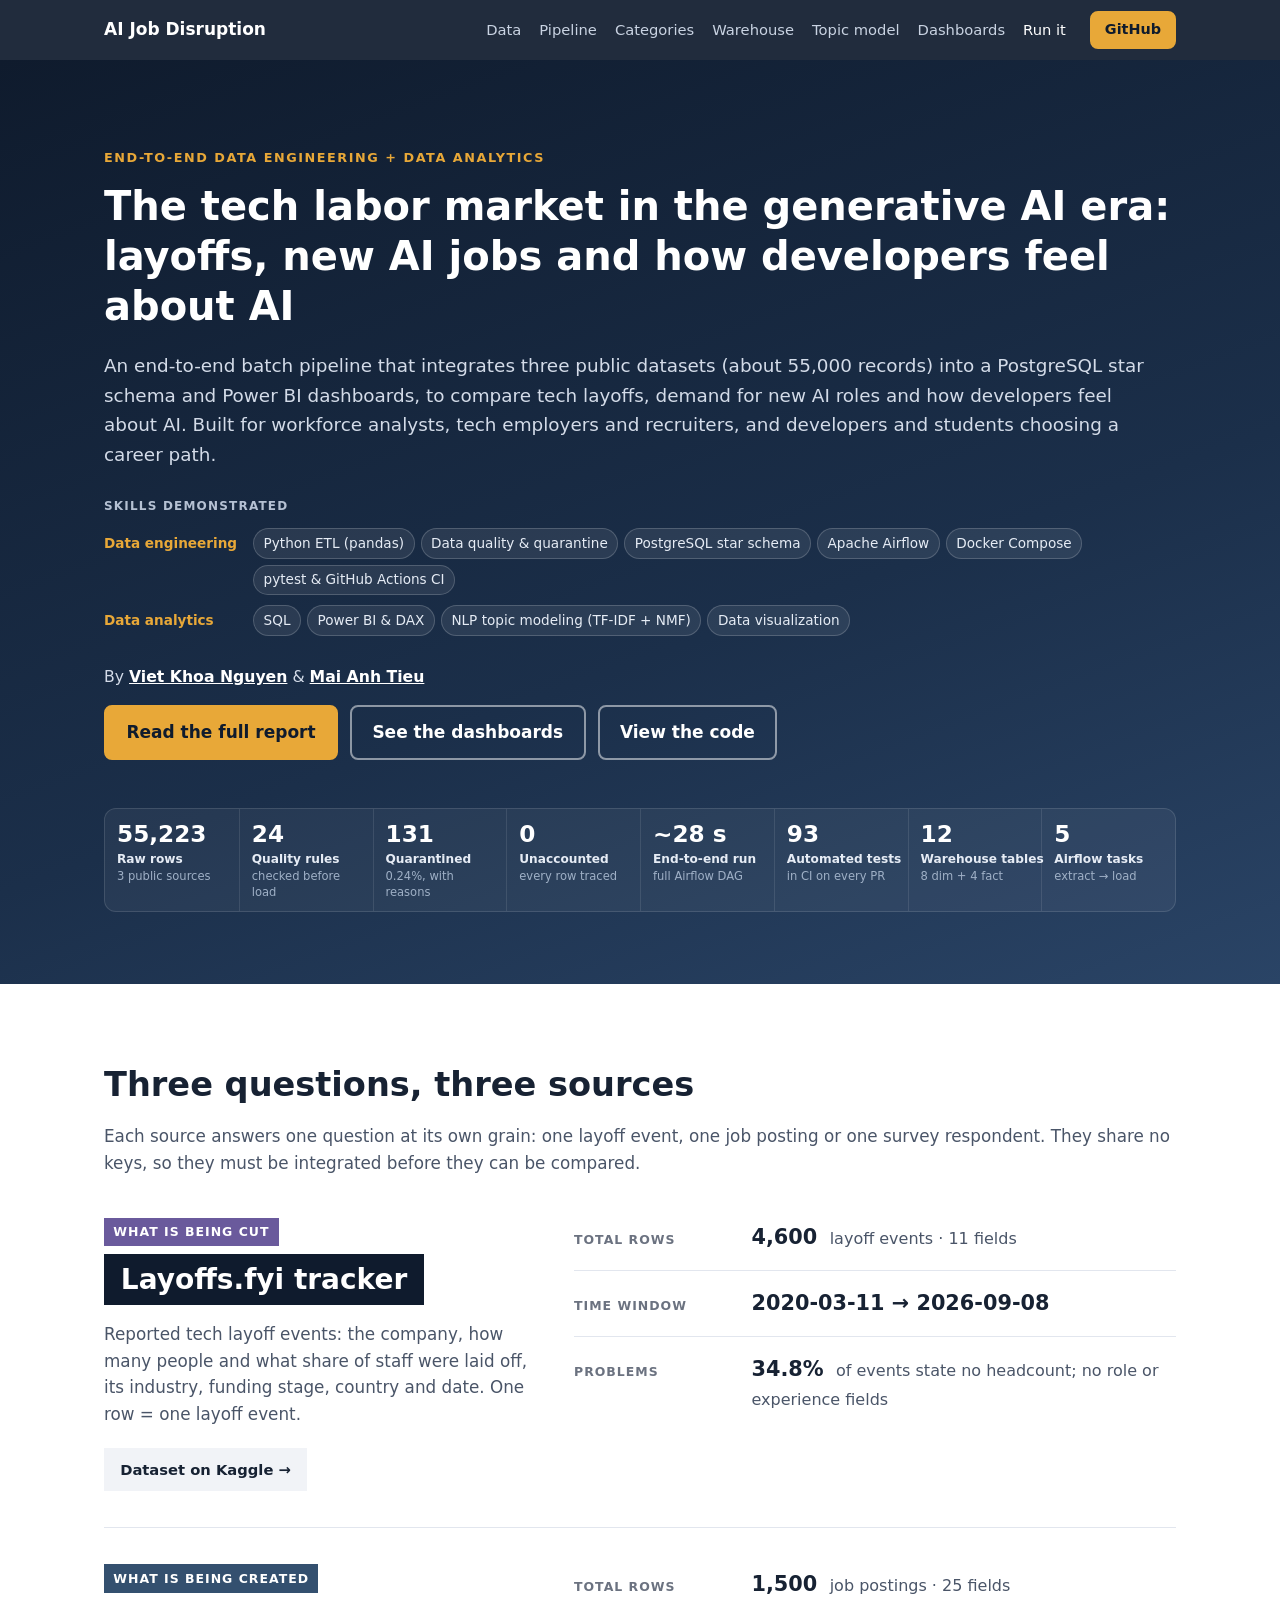
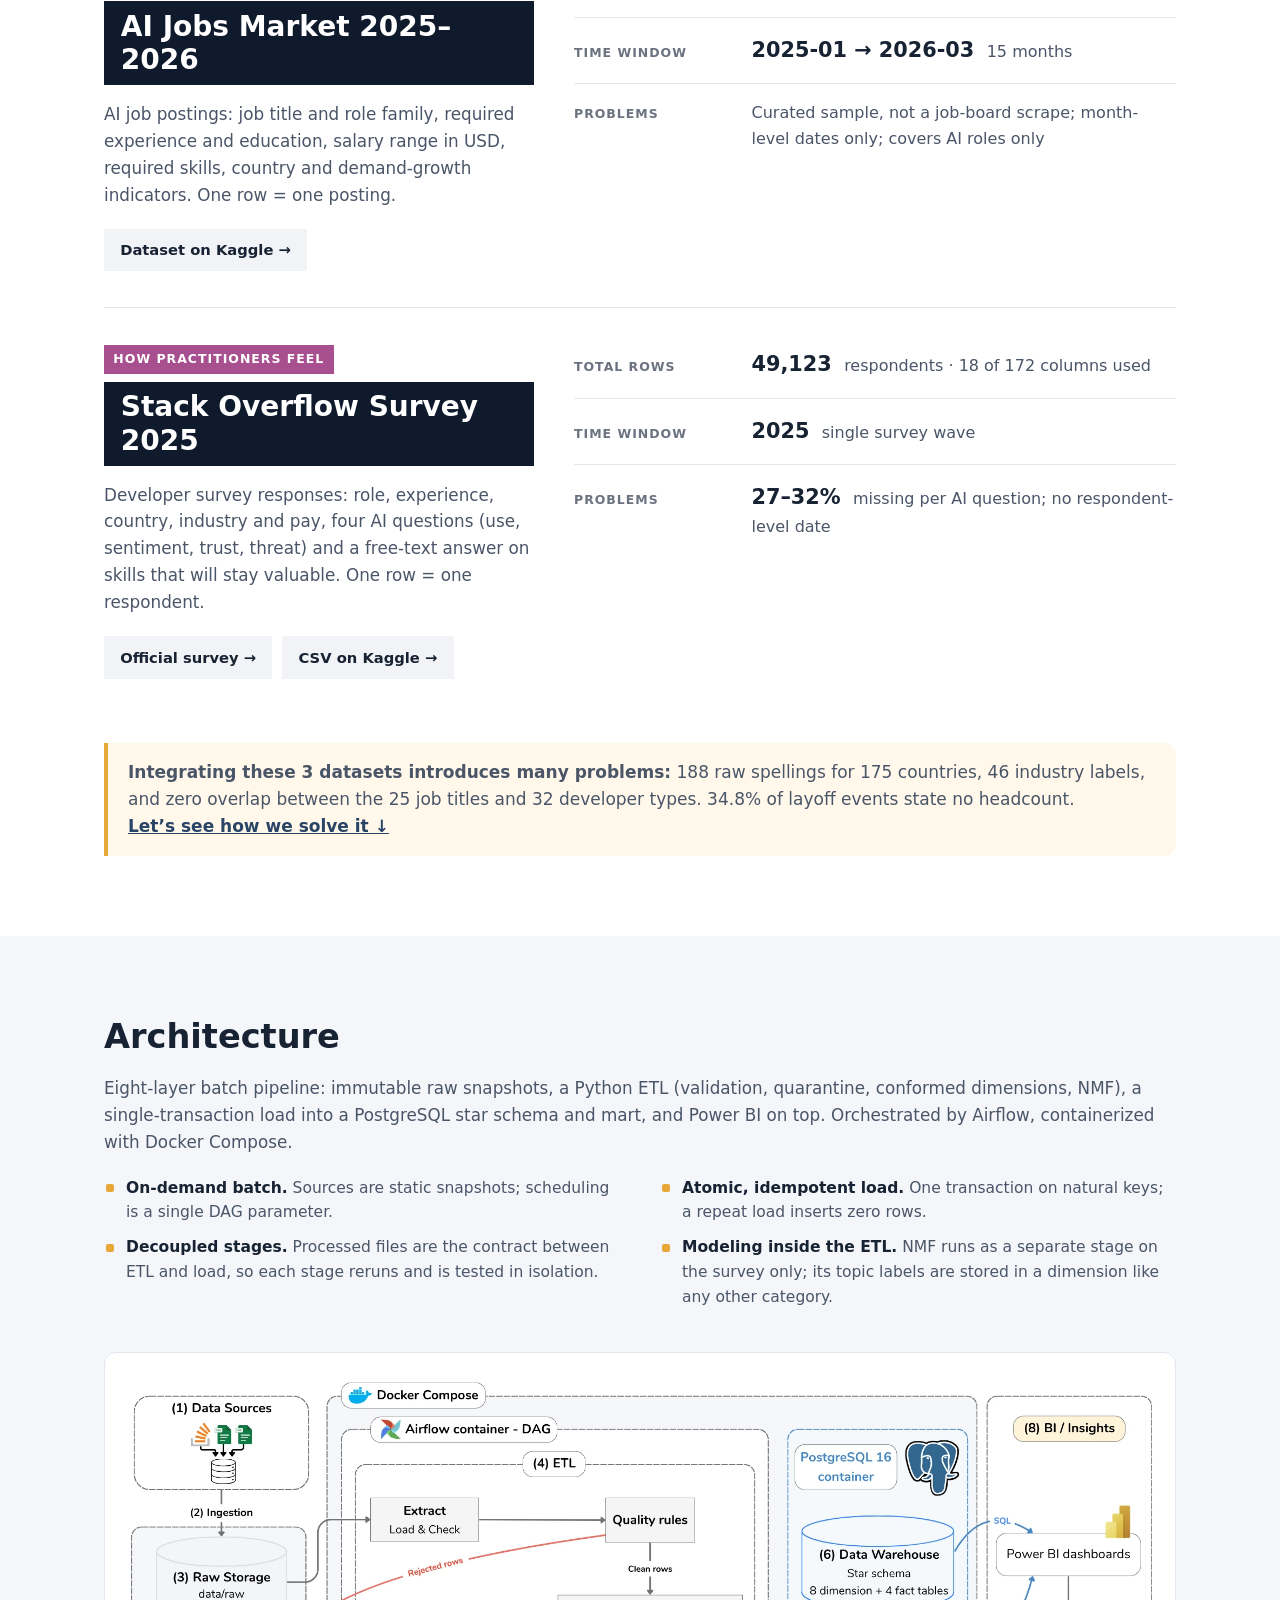
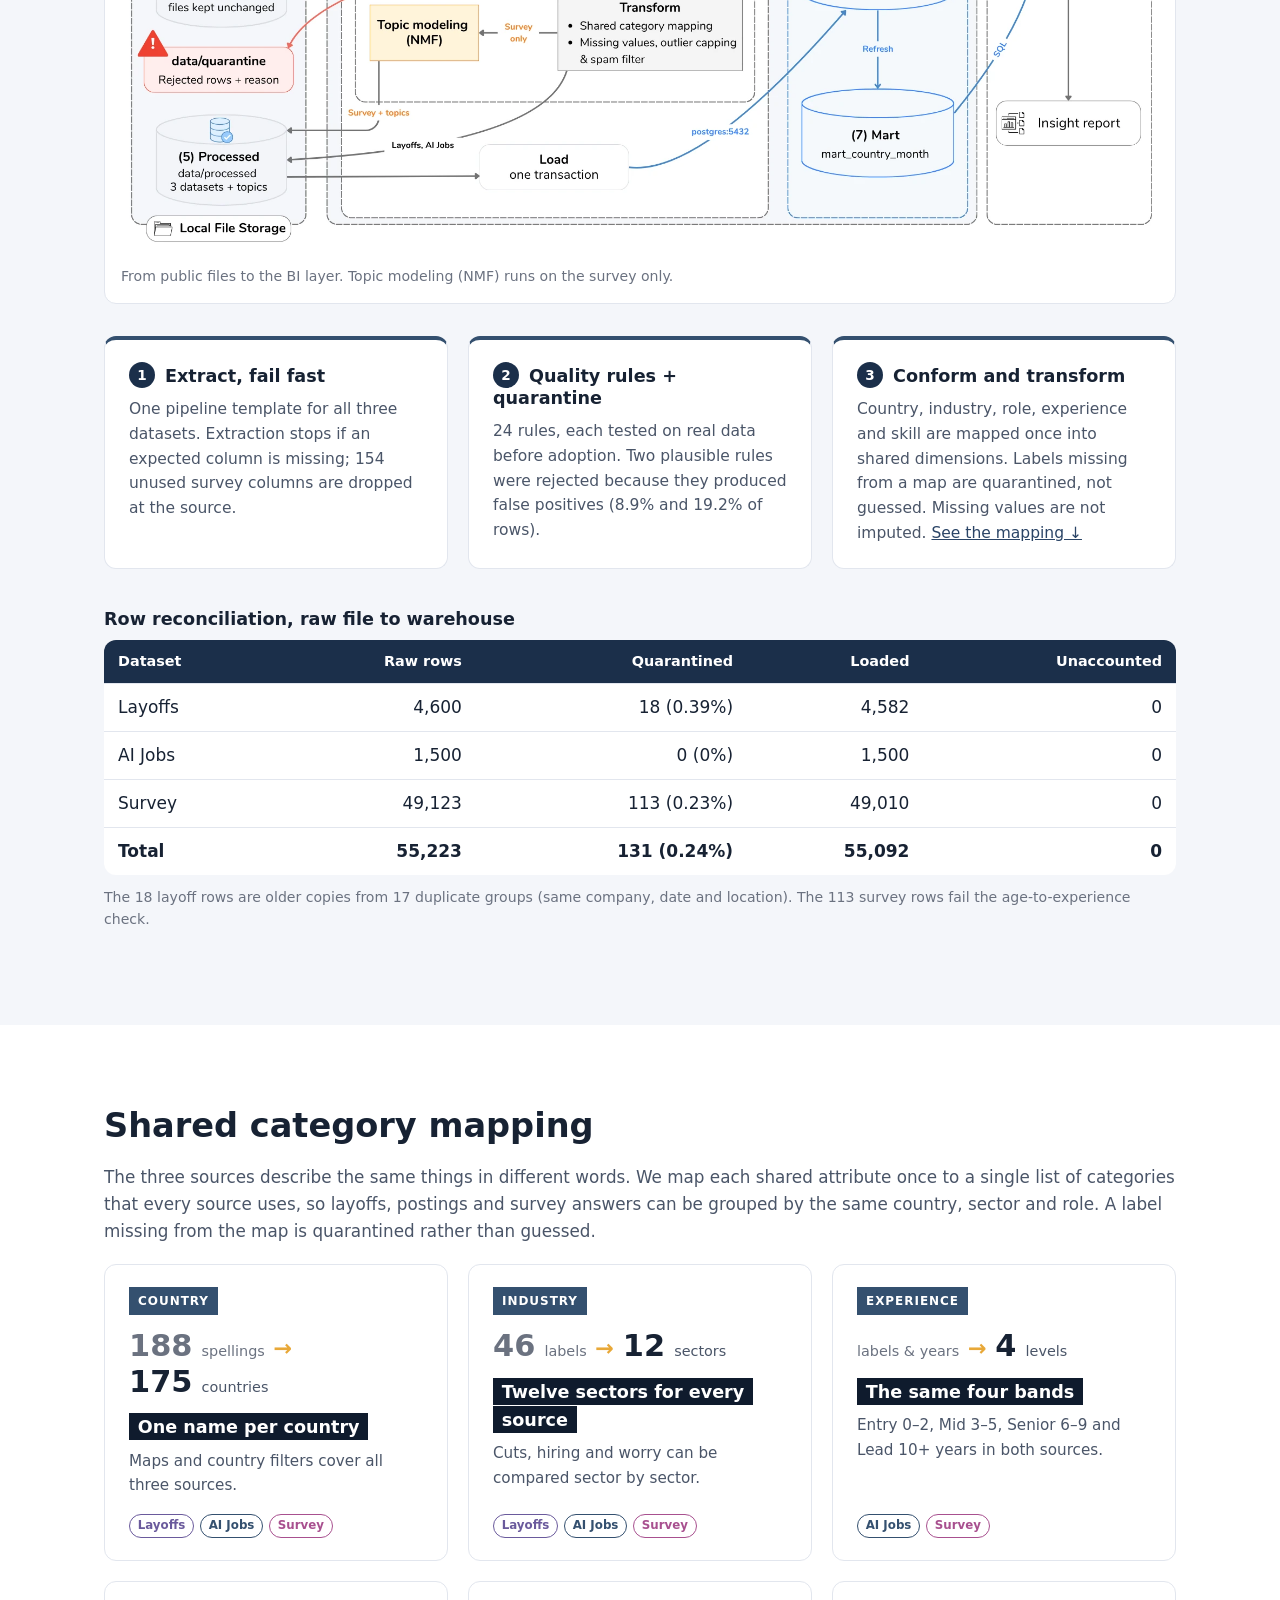
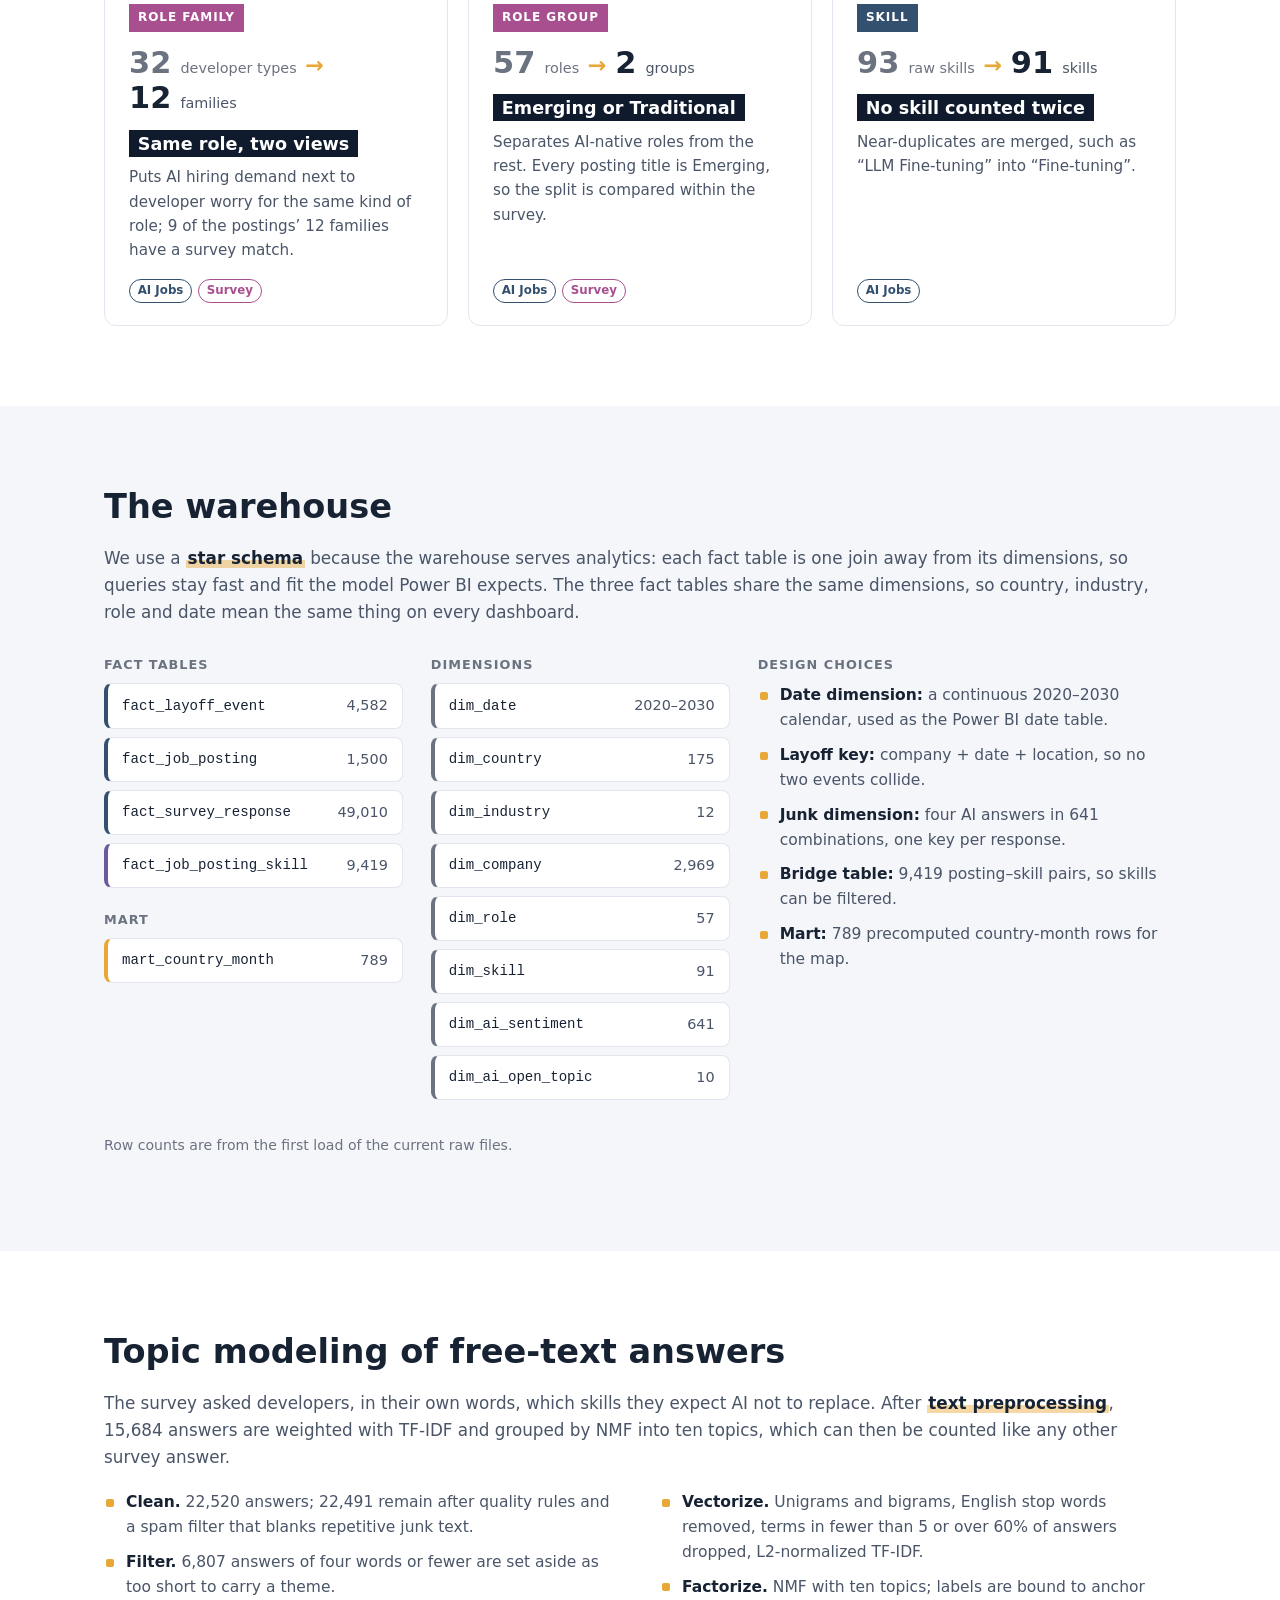
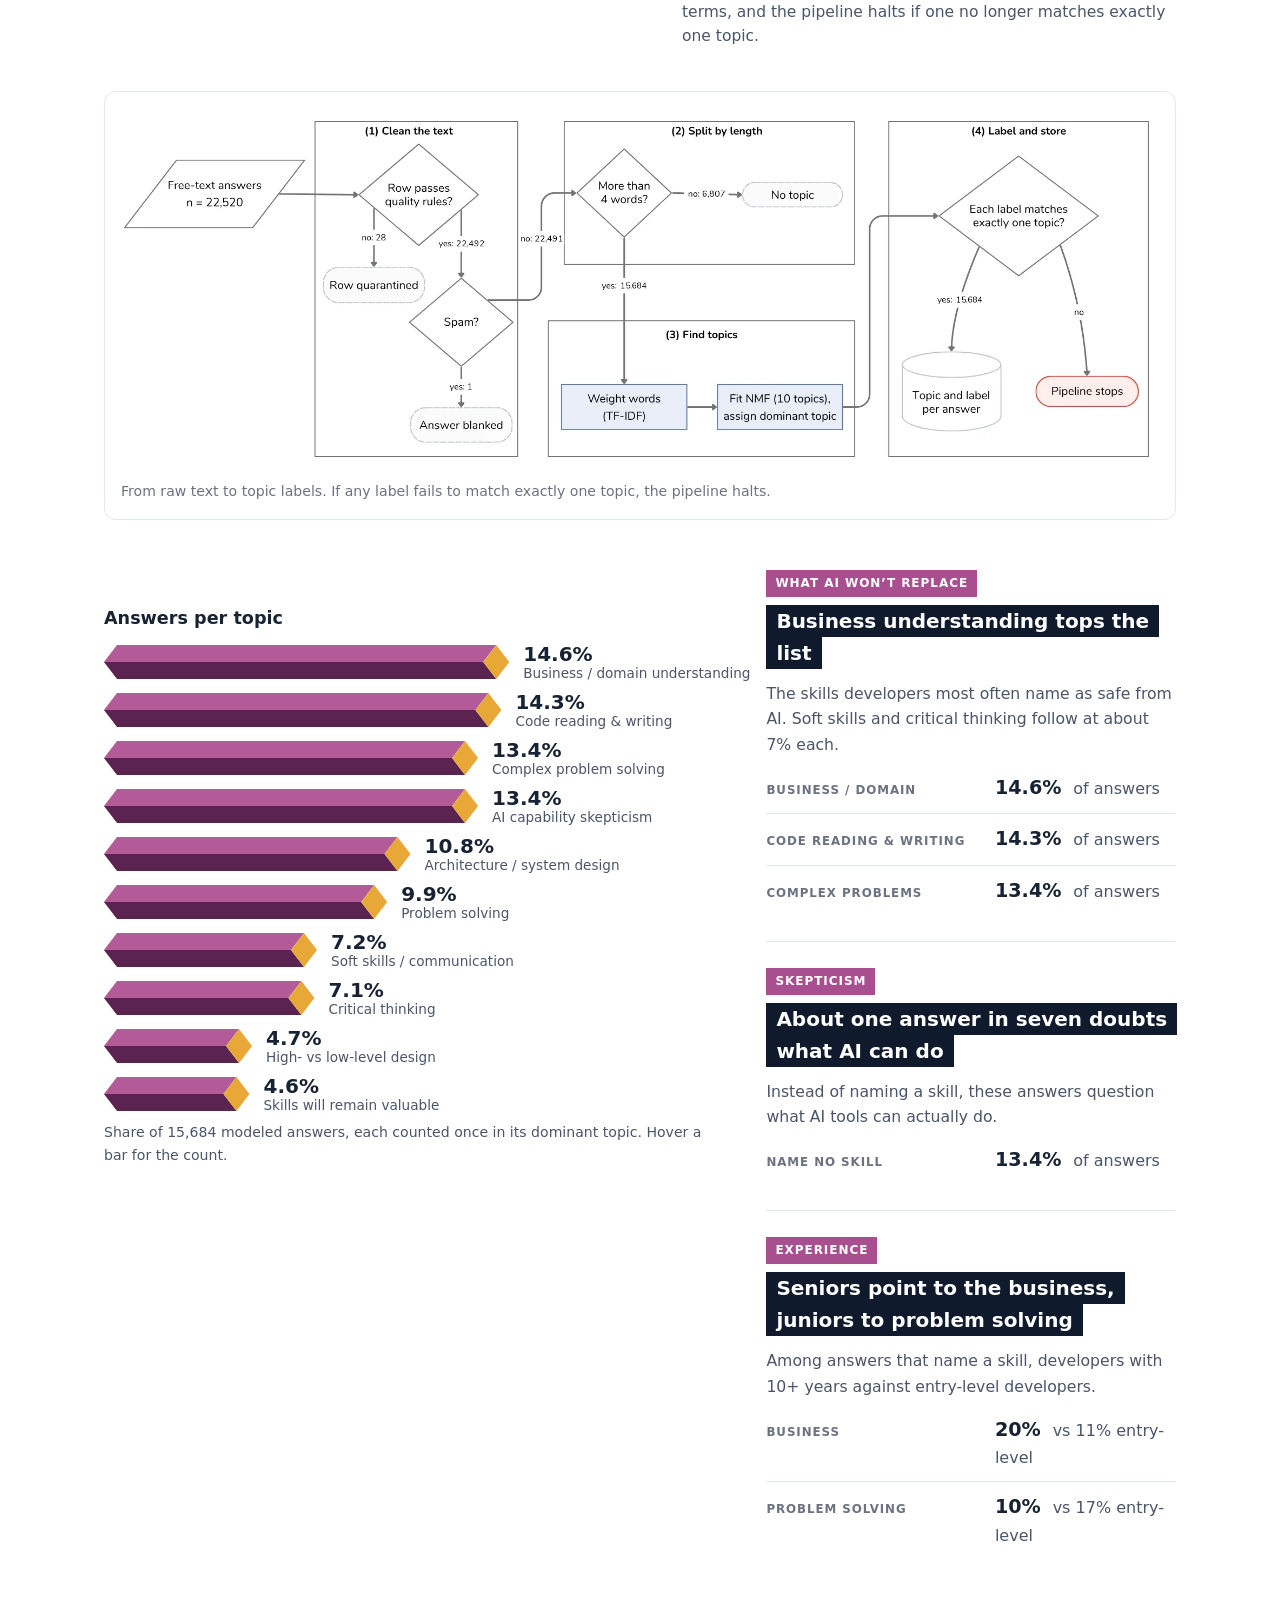
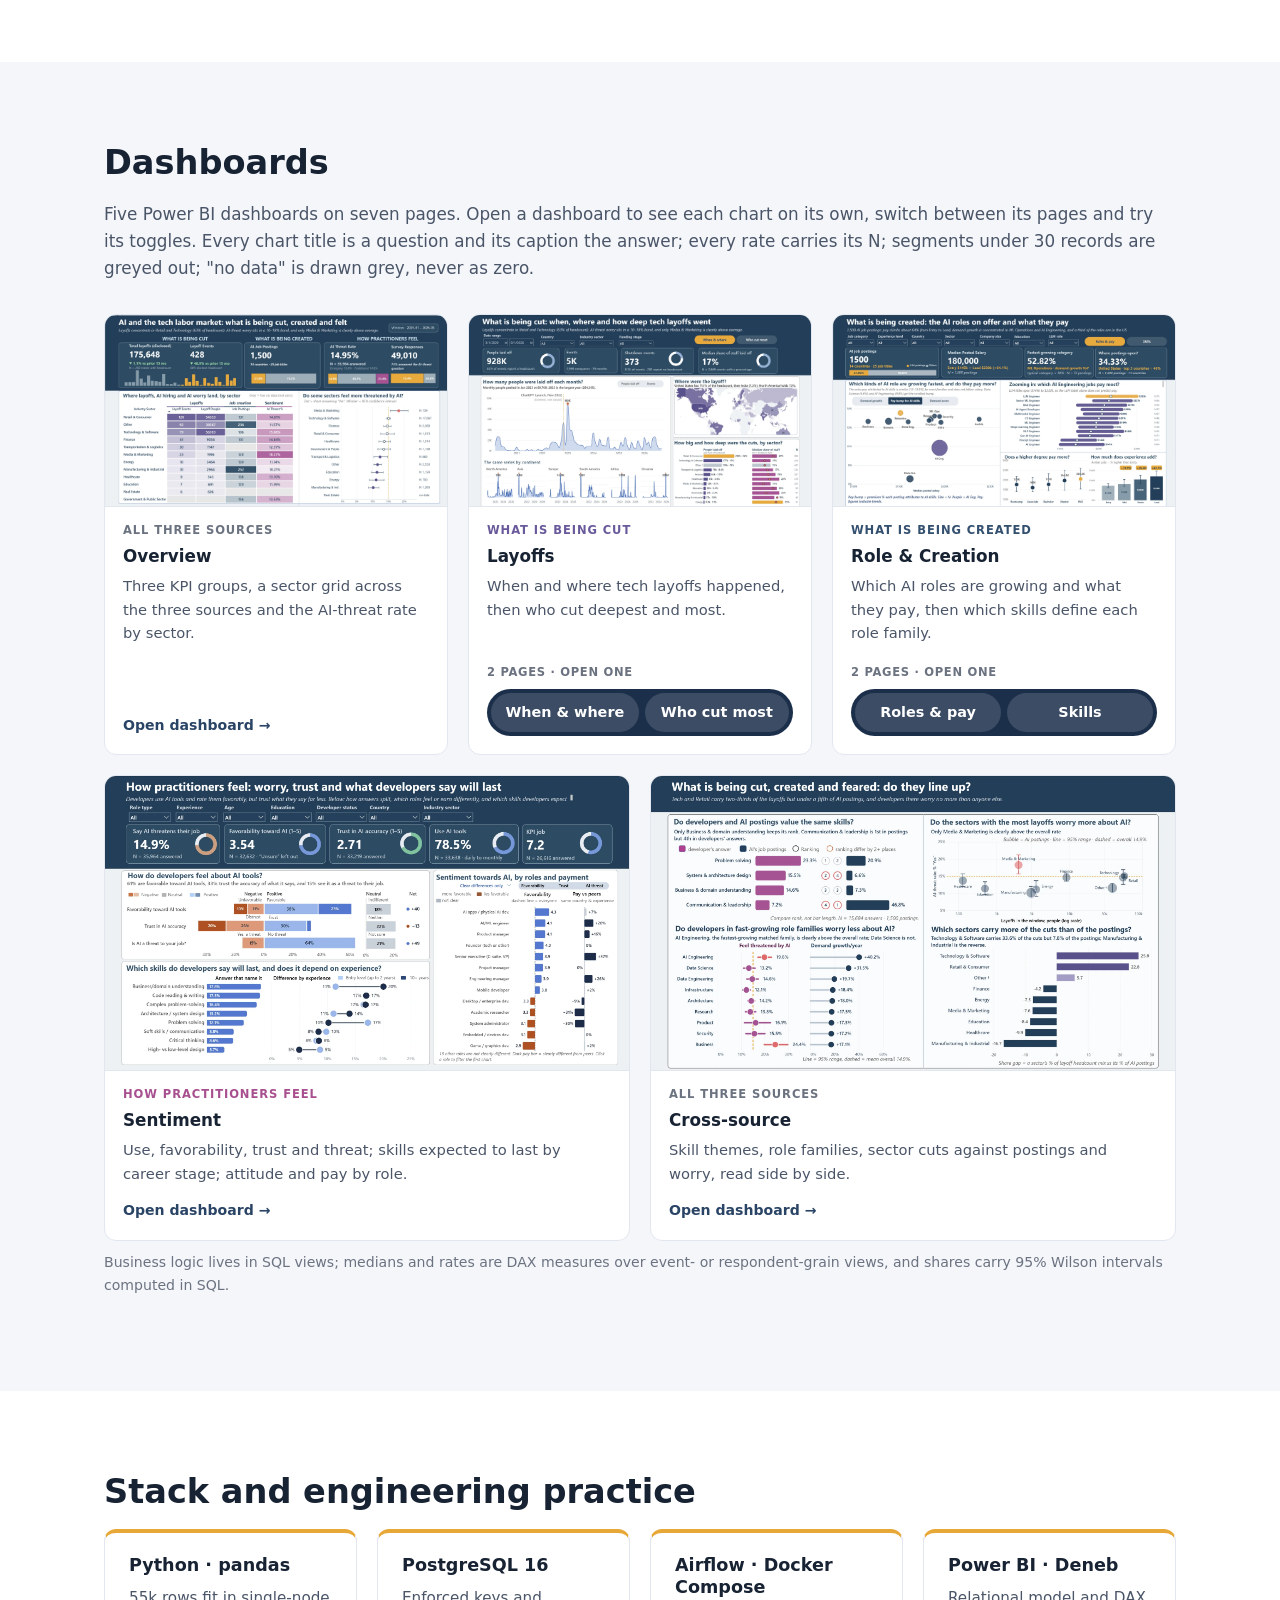
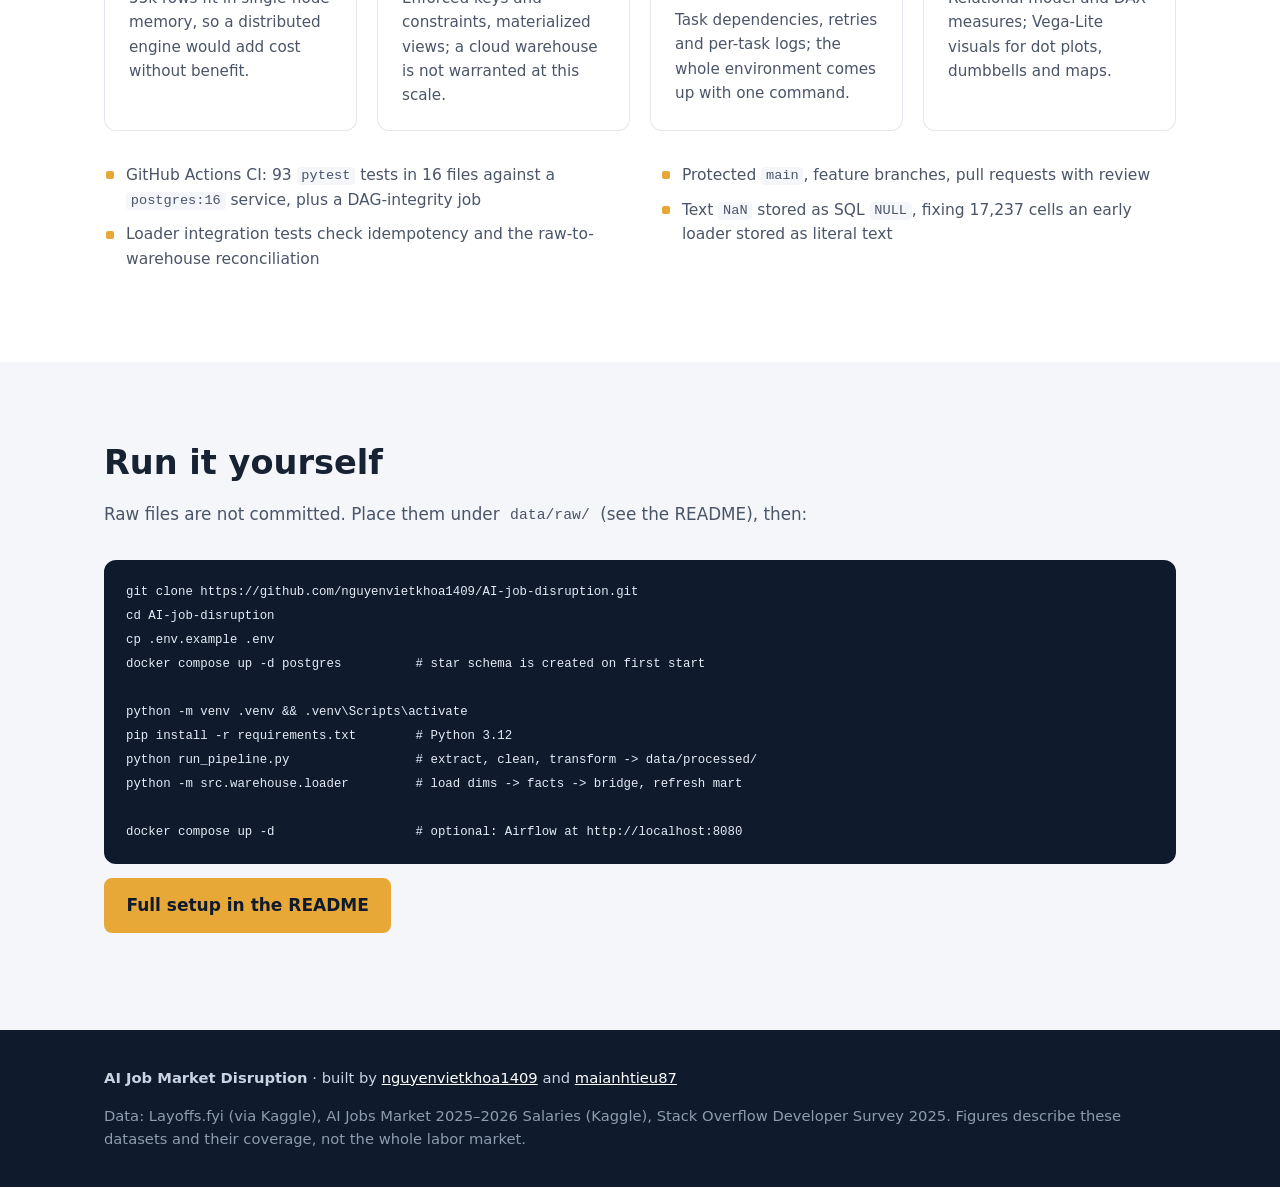
==== commit ddfcb955: "docs(site): add shared category mapping section, refine warehouse copy and topic counts" ====
--- a/docs/index.html
+++ b/docs/index.html
@@ -22,6 +22,7 @@
     <nav class="nav" aria-label="Sections">
       <a href="#sources">Data</a>
       <a href="#pipeline">Pipeline</a>
+      <a href="#categories">Categories</a>
       <a href="#warehouse">Warehouse</a>
       <a href="#topics">Topic model</a>
       <a href="#dashboards">Dashboards</a>
@@ -38,7 +39,7 @@
   <div class="wrap">
     <p class="eyebrow">End-to-end Data Engineering + Data Analytics</p>
     <h1>The tech labor market in the generative AI era: layoffs, new AI jobs and how developers feel about AI</h1>
-    <p class="lede">This project develops an end-to-end data pipeline to examine changes in the technology labor market during the generative AI era from three perspectives: workforce reductions, demand for emerging AI roles and practitioner sentiment. It is built for labor-market and workforce analysts, technology employers and recruiters, and developers and students weighing their career paths.</p>
+    <p class="lede">An end-to-end batch pipeline that integrates three public datasets (about 55,000 records) into a PostgreSQL star schema and Power BI dashboards, to compare tech layoffs, demand for new AI roles and how developers feel about AI. Built for workforce analysts, tech employers and recruiters, and developers and students choosing a career path.</p>
 
     <div class="hero__skills" aria-label="Skills demonstrated">
       <p class="hero__label">Skills demonstrated</p>
@@ -68,7 +69,7 @@
       <a href="https://github.com/nguyenvietkhoa1409">Viet Khoa Nguyen</a> &amp;
       <a href="https://github.com/maianhtieu87">Mai Anh Tieu</a></p>
     <div class="hero__actions">
-      <a class="btn" href="https://drive.google.com/file/d/1kQ-cRldtvz4ioalNKGUerVl7uJOeQ4dC/view?usp=sharing" target="_blank" rel="noopener">Read the full report</a>
+      <a class="btn" href="https://drive.google.com/file/d/1VmquvspkbcTTeaY8uYWBeI0jAiQKB644/view" target="_blank" rel="noopener">Read the full report</a>
       <a class="btn btn--ghost" href="#dashboards">See the dashboards</a>
       <a class="btn btn--ghost" href="https://github.com/nguyenvietkhoa1409/AI-job-disruption">View the code</a>
     </div>
@@ -89,7 +90,7 @@
 <section id="sources" class="section">
   <div class="wrap">
     <h2>Three questions, three sources</h2>
-    <p class="section__intro">The sources record different things at different grains, so no single file answers the question alone.</p>
+    <p class="section__intro">Each source answers one question at its own grain: one layoff event, one job posting or one survey respondent. They share no keys, so they must be integrated before they can be compared.</p>
     <div class="datasets">
       <article class="dataset dataset--cut">
         <div class="dataset__head">
@@ -146,7 +147,7 @@
       <li><b>On-demand batch.</b> Sources are static snapshots; scheduling is a single DAG parameter.</li>
       <li><b>Decoupled stages.</b> Processed files are the contract between ETL and load, so each stage reruns and is tested in isolation.</li>
       <li><b>Atomic, idempotent load.</b> One transaction on natural keys; a repeat load inserts zero rows.</li>
-      <li><b>Modeling inside the ETL.</b> NMF is an isolated survey stage; topics land as conformed categories.</li>
+      <li><b>Modeling inside the ETL.</b> NMF runs as a separate stage on the survey only; its topic labels are stored in a dimension like any other category.</li>
     </ul>
     <figure class="figure zoomable">
       <img src="assets/img/architecture.webp" width="1920" height="899" loading="lazy"
@@ -165,7 +166,7 @@
       </article>
       <article class="card">
         <h3><span class="num">3</span>Conform and transform</h3>
-        <p>Country, industry, role, experience and skill are mapped once into shared dimensions. Unknown labels are quarantined, not lumped into a catch-all. Missing values are not imputed.</p>
+        <p>Country, industry, role, experience and skill are mapped once into shared dimensions. Labels missing from a map are quarantined, not guessed. Missing values are not imputed. <a href="#categories">See the mapping ↓</a></p>
       </article>
     </div>
 
@@ -185,11 +186,63 @@
   </div>
 </section>
 
+<!-- CATEGORIES -->
+<section id="categories" class="section">
+  <div class="wrap">
+    <h2>Shared category mapping</h2>
+    <p class="section__intro section__intro--tight">The three sources describe the same things in different words. We map each shared attribute once to a single list of categories that every source uses, so layoffs, postings and survey answers can be grouped by the same country, sector and role. A label missing from the map is quarantined rather than guessed.</p>
+    <div class="maps">
+      <article class="map">
+        <p class="map__tag">Country</p>
+        <p class="map__flow"><span class="map__from"><b>188</b> spellings</span><span class="map__arrow" aria-label="mapped to">→</span><span class="map__to"><b>175</b> countries</span></p>
+        <h3 class="map__title"><span>One name per country</span></h3>
+        <p class="map__desc">Maps and country filters cover all three sources.</p>
+        <p class="map__src"><span class="src src--cut">Layoffs</span><span class="src src--create">AI Jobs</span><span class="src src--feel">Survey</span></p>
+      </article>
+      <article class="map">
+        <p class="map__tag">Industry</p>
+        <p class="map__flow"><span class="map__from"><b>46</b> labels</span><span class="map__arrow" aria-label="mapped to">→</span><span class="map__to"><b>12</b> sectors</span></p>
+        <h3 class="map__title"><span>Twelve sectors for every source</span></h3>
+        <p class="map__desc">Cuts, hiring and worry can be compared sector by sector.</p>
+        <p class="map__src"><span class="src src--cut">Layoffs</span><span class="src src--create">AI Jobs</span><span class="src src--feel">Survey</span></p>
+      </article>
+      <article class="map">
+        <p class="map__tag">Experience</p>
+        <p class="map__flow"><span class="map__from">labels &amp; years</span><span class="map__arrow" aria-label="mapped to">→</span><span class="map__to"><b>4</b> levels</span></p>
+        <h3 class="map__title"><span>The same four bands</span></h3>
+        <p class="map__desc">Entry 0–2, Mid 3–5, Senior 6–9 and Lead 10+ years in both sources.</p>
+        <p class="map__src"><span class="src src--create">AI Jobs</span><span class="src src--feel">Survey</span></p>
+      </article>
+      <article class="map map--role">
+        <p class="map__tag">Role family</p>
+        <p class="map__flow"><span class="map__from"><b>32</b> developer types</span><span class="map__arrow" aria-label="mapped to">→</span><span class="map__to"><b>12</b> families</span></p>
+        <h3 class="map__title"><span>Same role, two views</span></h3>
+        <p class="map__desc">Puts AI hiring demand next to developer worry for the same kind of role; 9 of the postings’ 12 families have a survey match.</p>
+        <p class="map__src"><span class="src src--create">AI Jobs</span><span class="src src--feel">Survey</span></p>
+      </article>
+      <article class="map map--role">
+        <p class="map__tag">Role group</p>
+        <p class="map__flow"><span class="map__from"><b>57</b> roles</span><span class="map__arrow" aria-label="mapped to">→</span><span class="map__to"><b>2</b> groups</span></p>
+        <h3 class="map__title"><span>Emerging or Traditional</span></h3>
+        <p class="map__desc">Separates AI-native roles from the rest. Every posting title is Emerging, so the split is compared within the survey.</p>
+        <p class="map__src"><span class="src src--create">AI Jobs</span><span class="src src--feel">Survey</span></p>
+      </article>
+      <article class="map">
+        <p class="map__tag">Skill</p>
+        <p class="map__flow"><span class="map__from"><b>93</b> raw skills</span><span class="map__arrow" aria-label="mapped to">→</span><span class="map__to"><b>91</b> skills</span></p>
+        <h3 class="map__title"><span>No skill counted twice</span></h3>
+        <p class="map__desc">Near-duplicates are merged, such as “LLM Fine-tuning” into “Fine-tuning”.</p>
+        <p class="map__src"><span class="src src--create">AI Jobs</span></p>
+      </article>
+    </div>
+  </div>
+</section>
+
 <!-- WAREHOUSE -->
-<section id="warehouse" class="section">
+<section id="warehouse" class="section section--alt">
   <div class="wrap">
     <h2>The warehouse</h2>
-    <p class="section__intro section__intro--wide">We use a <strong class="hl">star schema</strong> so that three sources with no shared keys can be analyzed together. As a fact constellation, each source keeps its fact table at its native grain and joins through the same conformed dimensions, so a cross-source comparison is a single group-by. Dimensions stay flat, not snowflaked: the largest holds 2,969 rows, so normalization would add joins without saving space.</p>
+    <p class="section__intro section__intro--wide">We use a <strong class="hl">star schema</strong> because the warehouse serves analytics: each fact table is one join away from its dimensions, so queries stay fast and fit the model Power BI expects. The three fact tables share the same dimensions, so country, industry, role and date mean the same thing on every dashboard.</p>
 
     <div class="schema">
       <div class="schema__col">
@@ -221,23 +274,23 @@
       <div class="schema__col schema__notes">
         <h3 class="schema__title">Design choices</h3>
         <ul class="ticks">
-          <li><b>DDL defined once</b> in SQL; a test keeps the Python schema contract in sync.</li>
-          <li><b>Composite natural key</b> for layoffs (company + date + location); without location 5 events would collide.</li>
-          <li><b>Junk dimension:</b> 49,010 responses map to 641 combinations of the AI answers.</li>
-          <li><b>Bridge table</b> unnests posting skills into 9,419 pairs.</li>
-          <li><b>Materialized mart</b> of 789 rows reconciles exactly to the 4,582 events.</li>
-        </ul>
-      </div>
-    </div>
-    <p class="note">Row counts are from the first load of the current raw files; <code>dim_date</code> is a continuous calendar keyed YYYYMMDD.</p>
+          <li><b>Date dimension:</b> a continuous 2020–2030 calendar, used as the Power BI date table.</li>
+          <li><b>Layoff key:</b> company + date + location, so no two events collide.</li>
+          <li><b>Junk dimension:</b> four AI answers in 641 combinations, one key per response.</li>
+          <li><b>Bridge table:</b> 9,419 posting–skill pairs, so skills can be filtered.</li>
+          <li><b>Mart:</b> 789 precomputed country-month rows for the map.</li>
+        </ul>
+      </div>
+    </div>
+    <p class="note">Row counts are from the first load of the current raw files.</p>
   </div>
 </section>
 
 <!-- TOPICS -->
-<section id="topics" class="section section--alt">
+<section id="topics" class="section">
   <div class="wrap">
     <h2>Topic modeling of free-text answers</h2>
-    <p class="section__intro section__intro--tight">The survey asked developers, in their own words, which skills they expect AI not to replace. The free-text answers go through <strong class="hl">text preprocessing</strong> before modeling, turning 15,684 of them into ten themes that can be counted and compared like any other survey answer.</p>
+    <p class="section__intro section__intro--tight">The survey asked developers, in their own words, which skills they expect AI not to replace. After <strong class="hl">text preprocessing</strong>, 15,684 answers are weighted with TF-IDF and grouped by NMF into ten topics, which can then be counted like any other survey answer.</p>
     <ul class="ticks ticks--cols ticks--arch">
       <li><b>Clean.</b> 22,520 answers; 22,491 remain after quality rules and a spam filter that blanks repetitive junk text.</li>
       <li><b>Filter.</b> 6,807 answers of four words or fewer are set aside as too short to carry a theme.</li>
@@ -257,16 +310,16 @@
           <caption>Answers per topic, share of 15,684 modeled answers</caption>
           <thead><tr><th>Topic</th><th>Share</th><th>Answers</th></tr></thead>
           <tbody>
-            <tr><td>Business / domain understanding</td><td data-value="14.7">14.7%</td><td>2,301</td></tr>
-            <tr><td>Code reading &amp; writing</td><td data-value="14.3">14.3%</td><td>2,237</td></tr>
-            <tr><td>AI capability skepticism</td><td data-value="13.4">13.4%</td><td>2,098</td></tr>
-            <tr><td>Complex problem solving</td><td data-value="13.4">13.4%</td><td>2,097</td></tr>
-            <tr><td>Architecture / system design</td><td data-value="10.9">10.9%</td><td>1,705</td></tr>
-            <tr><td>Problem solving</td><td data-value="9.9">9.9%</td><td>1,557</td></tr>
-            <tr><td>Soft skills / communication</td><td data-value="7.2">7.2%</td><td>1,135</td></tr>
-            <tr><td>Critical thinking</td><td data-value="7.1">7.1%</td><td>1,112</td></tr>
-            <tr><td>High- vs low-level design</td><td data-value="4.7">4.7%</td><td>733</td></tr>
-            <tr><td>Skills will remain valuable</td><td data-value="4.6">4.6%</td><td>723</td></tr>
+            <tr><td>Business / domain understanding</td><td data-value="14.6">14.6%</td><td>2,289</td></tr>
+            <tr><td>Code reading &amp; writing</td><td data-value="14.3">14.3%</td><td>2,248</td></tr>
+            <tr><td>Complex problem solving</td><td data-value="13.4">13.4%</td><td>2,104</td></tr>
+            <tr><td>AI capability skepticism</td><td data-value="13.4">13.4%</td><td>2,097</td></tr>
+            <tr><td>Architecture / system design</td><td data-value="10.8">10.8%</td><td>1,694</td></tr>
+            <tr><td>Problem solving</td><td data-value="9.9">9.9%</td><td>1,555</td></tr>
+            <tr><td>Soft skills / communication</td><td data-value="7.2">7.2%</td><td>1,131</td></tr>
+            <tr><td>Critical thinking</td><td data-value="7.1">7.1%</td><td>1,110</td></tr>
+            <tr><td>High- vs low-level design</td><td data-value="4.7">4.7%</td><td>736</td></tr>
+            <tr><td>Skills will remain valuable</td><td data-value="4.6">4.6%</td><td>720</td></tr>
           </tbody>
         </table>
         <p class="note">Share of 15,684 modeled answers, each counted once in its dominant topic. Hover a bar for the count.</p>
@@ -277,14 +330,14 @@
           <h3 class="story__title"><span>Business understanding tops the list</span></h3>
           <p class="story__desc">The skills developers most often name as safe from AI. Soft skills and critical thinking follow at about 7% each.</p>
           <dl class="dataset__rows story__rows">
-            <div><dt>Business / domain</dt><dd><b>14.7%</b> <span>of answers</span></dd></div>
+            <div><dt>Business / domain</dt><dd><b>14.6%</b> <span>of answers</span></dd></div>
             <div><dt>Code reading &amp; writing</dt><dd><b>14.3%</b> <span>of answers</span></dd></div>
             <div><dt>Complex problems</dt><dd><b>13.4%</b> <span>of answers</span></dd></div>
           </dl>
         </div>
         <div class="story">
           <p class="story__kicker">Skepticism</p>
-          <h3 class="story__title"><span>One answer in seven doubts AI itself</span></h3>
+          <h3 class="story__title"><span>About one answer in seven doubts what AI can do</span></h3>
           <p class="story__desc">Instead of naming a skill, these answers question what AI tools can actually do.</p>
           <dl class="dataset__rows story__rows">
             <div><dt>Name no skill</dt><dd><b>13.4%</b> <span>of answers</span></dd></div>
@@ -305,7 +358,7 @@
 </section>
 
 <!-- DASHBOARDS -->
-<section id="dashboards" class="section">
+<section id="dashboards" class="section section--alt">
   <div class="wrap">
     <h2>Dashboards</h2>
     <p class="section__intro section__intro--wide">Five Power BI dashboards on seven pages. Open a dashboard to see each chart on its own, switch between its pages and try its toggles. Every chart title is a question and its caption the answer; every rate carries its N; segments under 30 records are greyed out; "no data" is drawn grey, never as zero.</p>
@@ -322,7 +375,7 @@
 </section>
 
 <!-- STACK -->
-<section id="stack" class="section section--alt">
+<section id="stack" class="section">
   <div class="wrap">
     <h2>Stack and engineering practice</h2>
     <div class="cards cards--4">
@@ -341,7 +394,7 @@
 </section>
 
 <!-- RUN -->
-<section id="run" class="section">
+<section id="run" class="section section--alt">
   <div class="wrap">
     <h2>Run it yourself</h2>
     <p class="section__intro">Raw files are not committed. Place them under <code>data/raw/</code> (see the README), then:</p>
--- a/docs/assets/css/style.css
+++ b/docs/assets/css/style.css
@@ -84,7 +84,7 @@
 /* Sections */
 .section { padding: 80px 0; }
 .section--alt { background: var(--bg-alt); }
-.section__intro { color: var(--ink-2); max-width: 70ch; font-size: 1.05rem; margin-bottom: 32px; }
+.section__intro { color: var(--ink-2); max-width: none; font-size: 1.05rem; margin-bottom: 32px; }
 .subhead { margin-top: 40px; }
 
 /* Cards */
@@ -175,6 +175,7 @@
 /* Two-column block: chart + text */
 .split { display: grid; grid-template-columns: 1.5fr 1fr; gap: 48px; margin-top: 8px; }
 .split p { color: var(--ink-2); }
+.figure + .split { margin-top: 48px; }
 
 /* Tabs */
 .tabs { display: flex; flex-wrap: wrap; gap: 8px; margin-bottom: 20px; }
@@ -281,3 +282,26 @@
 .story__rows > div { grid-template-columns: 12.5em 1fr; padding: 10px 0; }
 .story__rows dt { font-size: .74rem; white-space: nowrap; }
 .story__rows dd b { font-size: 1.2rem; }
+
+/* ---------- Shared category maps (raw -> shared, story-style cards) ---------- */
+.maps { display: grid; grid-template-columns: repeat(3, minmax(0, 1fr)); gap: 20px; }
+.map { display: flex; flex-direction: column; background: #fff; border: 1px solid var(--line); border-radius: var(--radius); padding: 22px 24px; }
+.map__tag { align-self: flex-start; margin: 0 0 16px; padding: .35em .75em; font-size: .75rem; font-weight: 700;
+  letter-spacing: .08em; text-transform: uppercase; color: #fff; background: var(--navy); }
+.map--role .map__tag { background: var(--magenta); }
+.map__flow { display: flex; flex-wrap: wrap; align-items: baseline; gap: .25em .6em; margin: 0 0 14px; color: var(--ink-3); font-size: .9rem; }
+.map__flow b { font-size: 1.9rem; line-height: 1; margin-right: .15em; font-variant-numeric: tabular-nums; }
+.map__from b { color: var(--ink-3); }
+.map__to { color: var(--ink-2); }
+.map__to b { color: var(--ink); }
+.map__arrow { color: var(--amber); font-size: 1.4rem; font-weight: 700; line-height: 1; }
+.map__title { margin: 0 0 8px; font-size: 1.1rem; line-height: 1.6; }
+.map__title span { background: var(--navy-900); color: #fff; padding: .2em .5em; -webkit-box-decoration-break: clone; box-decoration-break: clone; }
+.map__desc { margin: 0 0 16px; color: var(--ink-2); font-size: .95rem; }
+.map__src { display: flex; flex-wrap: wrap; gap: 6px; margin: auto 0 0; }
+.src { padding: .15em .65em; border: 1px solid currentColor; border-radius: 999px; font-size: .74rem; font-weight: 600; }
+.src--cut { color: var(--purple); }
+.src--create { color: var(--navy); }
+.src--feel { color: var(--magenta); }
+@media (max-width: 960px) { .maps { grid-template-columns: 1fr 1fr; } }
+@media (max-width: 640px) { .maps { grid-template-columns: 1fr; } }
